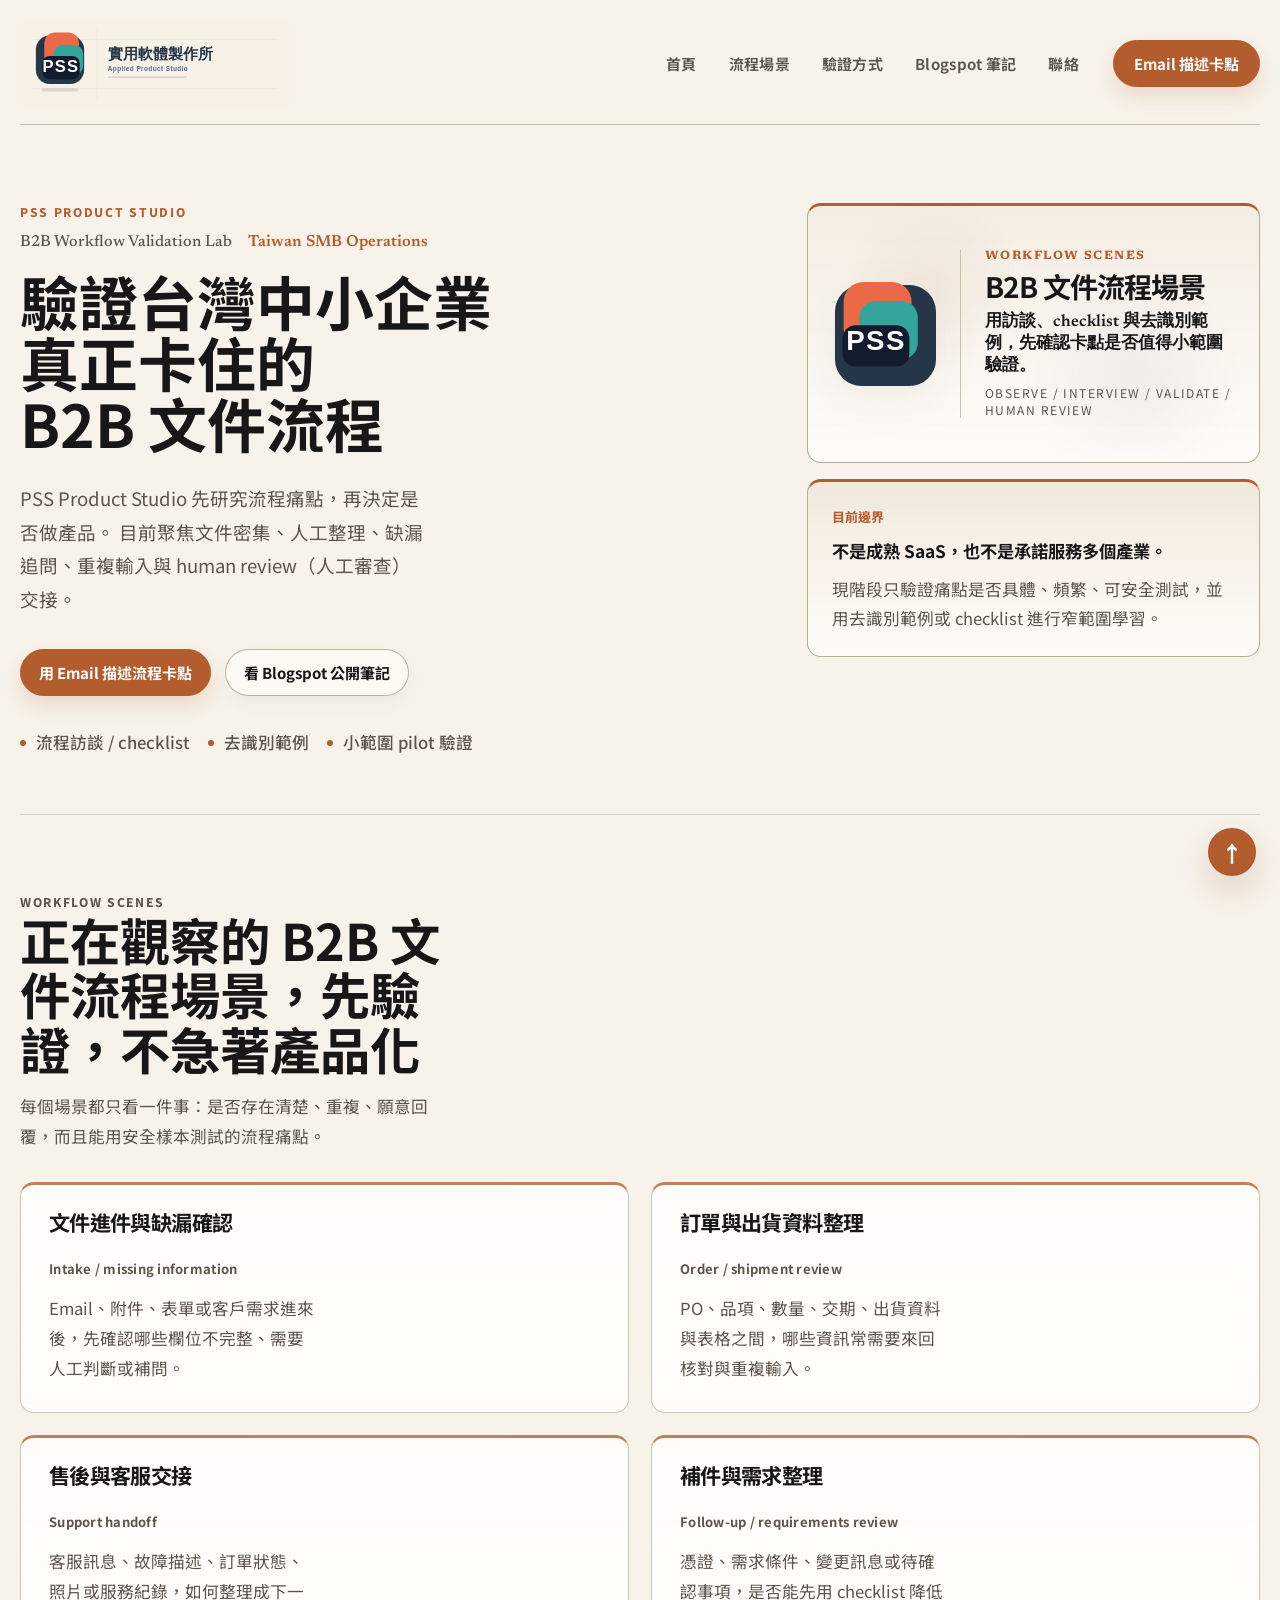
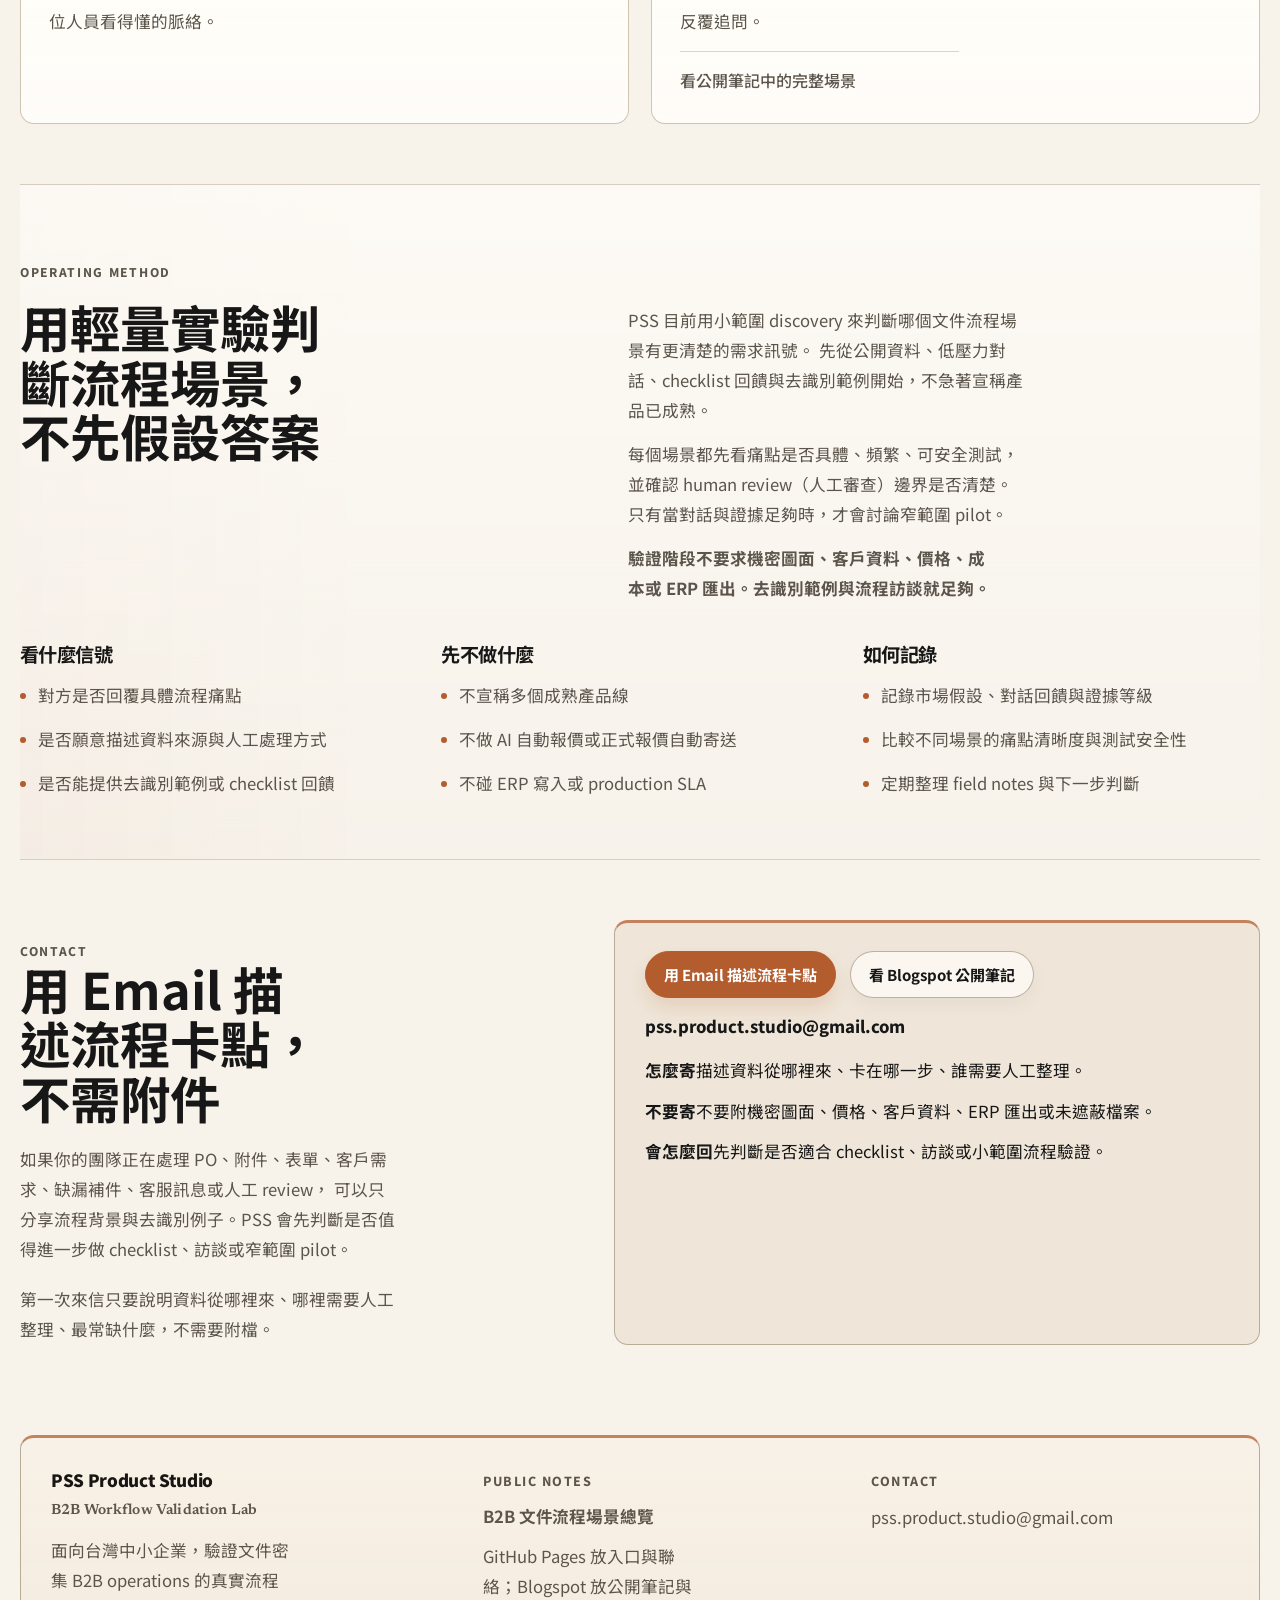
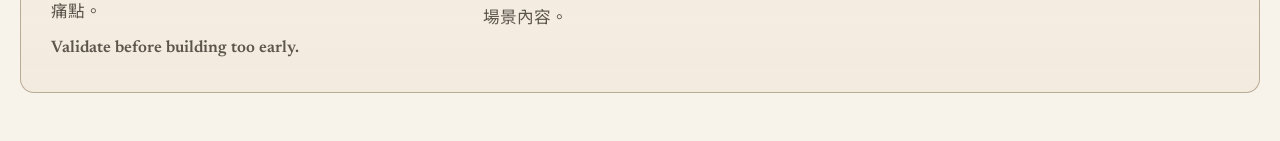
==== docs/index.html @ 16a05006 "Improve homepage density and contact guidance" ====
<!DOCTYPE html>
<html lang="zh-Hant">
  <head>
    <meta charset="UTF-8" />
    <meta name="viewport" content="width=device-width, initial-scale=1.0" />
    <meta name="color-scheme" content="light only" />
    <meta name="supported-color-schemes" content="light" />
    <meta name="robots" content="index,follow" />
    <meta name="format-detection" content="telephone=no" />
    <title>PSS Product Studio | B2B Workflow Validation Lab</title>
    <meta
      name="description"
      content="PSS Product Studio 是面向台灣中小企業的 B2B Workflow Validation Lab，先驗證文件密集、人工整理、缺漏追問與人工審查交接的真實流程痛點。"
    />
    <meta property="og:site_name" content="PSS Product Studio" />
    <meta property="og:title" content="PSS Product Studio | B2B Workflow Validation Lab" />
    <meta
      property="og:description"
      content="面向台灣中小企業的 B2B workflow validation lab，記錄文件流程探索、訪談、checklist 與去識別範例的市場驗證。"
    />
    <meta property="og:type" content="website" />
    <meta property="og:locale" content="zh_TW" />
    <meta property="og:url" content="https://pssproductstudio.github.io/pss-brand-site/" />
    <meta
      property="og:image"
      content="https://pssproductstudio.github.io/pss-brand-site/assets/pss-ok2-cover-extended.png"
    />
    <meta property="og:image:alt" content="PSS Product Studio 封面圖" />
    <meta name="twitter:card" content="summary_large_image" />
    <meta name="twitter:title" content="PSS Product Studio | B2B Workflow Validation Lab" />
    <meta
      name="twitter:description"
      content="PSS Product Studio 驗證台灣中小企業的 B2B 文件流程痛點，先看卡點，再決定是否做產品。"
    />
    <meta
      name="twitter:image"
      content="https://pssproductstudio.github.io/pss-brand-site/assets/pss-ok2-cover-extended.png"
    />
    <meta name="twitter:image:alt" content="PSS Product Studio 封面圖" />
    <meta name="theme-color" content="#171717" />
    <meta name="apple-mobile-web-app-title" content="PSS" />
    <link rel="canonical" href="https://pssproductstudio.github.io/pss-brand-site/" />
    <link rel="preconnect" href="https://fonts.googleapis.com" />
    <link rel="preconnect" href="https://fonts.gstatic.com" crossorigin />
    <link
      rel="stylesheet"
      href="https://fonts.googleapis.com/css2?family=Newsreader:opsz,wght@6..72,500;6..72,600&family=Noto+Sans+TC:wght@400;500;700;900&display=swap"
    />
    <link rel="icon" type="image/svg+xml" href="./assets/pss-ok2-avatar.svg" />
    <link rel="icon" type="image/png" sizes="32x32" href="./assets/pss-ok2-favicon-32.png" />
    <link rel="icon" type="image/png" sizes="192x192" href="./assets/pss-ok2-favicon-192.png" />
    <link rel="apple-touch-icon" href="./assets/pss-ok2-favicon-192.png" />
    <link rel="manifest" href="./site.webmanifest" />
    <link rel="stylesheet" href="./styles.css?v=20260910-2" />
    <script type="application/ld+json">
      {
        "@context": "https://schema.org",
        "@type": "ProfessionalService",
        "name": "PSS Product Studio",
        "alternateName": "PSS 實用產品製作所",
        "url": "https://pssproductstudio.github.io/pss-brand-site/",
        "description": "B2B workflow validation lab for Taiwan SMB operations, focused on document-heavy workflow discovery and human review handoff.",
        "image": "https://pssproductstudio.github.io/pss-brand-site/assets/pss-ok2-cover-extended.png",
        "logo": "https://pssproductstudio.github.io/pss-brand-site/assets/pss-ok2-avatar.svg",
        "email": "pss.product.studio@gmail.com",
        "areaServed": "TW",
        "serviceType": [
          "B2B Workflow Validation",
          "Workflow Discovery",
          "Human Review Validation"
        ]
      }
    </script>
  </head>
  <body class="umbrella-home">
    <a class="skip-link" href="#main-content">跳到主要內容</a>
    <div class="site-shell">
      <div id="top"></div>
      <header class="site-header">
        <a class="brandmark" href="#top" aria-label="PSS 首頁">
          <img src="./assets/pss-ok2-primary-logo.svg" alt="PSS Product Studio" />
        </a>
        <nav class="main-nav" aria-label="主選單">
          <a href="#top">首頁</a>
          <a href="#lanes">流程場景</a>
          <a href="#method">驗證方式</a>
          <a href="https://pssproductstudio.blogspot.com/2026/09/b2b.html">Blogspot 筆記</a>
          <a href="#contact">聯絡</a>
        </nav>
        <a
          class="button button-primary header-cta"
          href="mailto:pss.product.studio@gmail.com?subject=%E6%83%B3%E8%AB%8B%E6%95%99%20B2B%20%E6%96%87%E4%BB%B6%E6%B5%81%E7%A8%8B%E5%8D%A1%E9%BB%9E"
          >Email 描述卡點</a
        >
      </header>

      <main id="main-content" tabindex="-1">
        <section class="hero section">
          <div class="hero-copy">
            <p class="eyebrow">PSS Product Studio</p>
            <p class="hero-meta">
              <span>B2B Workflow Validation Lab</span>
              <span>Taiwan SMB Operations</span>
            </p>
            <h1>
              <span class="hero-title-desktop">驗證台灣中小企業</span>
              <span class="hero-title-desktop">真正卡住的</span>
              <span class="hero-title-desktop">B2B 文件流程</span>
              <span class="hero-title-mobile">驗證台灣中小企業真正卡住的 B2B 文件流程</span>
            </h1>
            <p class="lead">
              PSS Product Studio 先研究流程痛點，再決定是否做產品。
              目前聚焦文件密集、人工整理、缺漏追問、重複輸入與 human review（人工審查）交接。
            </p>
            <div class="hero-actions">
              <a
                class="button button-primary"
                href="mailto:pss.product.studio@gmail.com?subject=%E6%83%B3%E8%AB%8B%E6%95%99%20B2B%20%E6%96%87%E4%BB%B6%E6%B5%81%E7%A8%8B%E5%8D%A1%E9%BB%9E&body=%E6%82%A8%E5%A5%BD%20PSS%EF%BC%8C%0A%0A%E6%88%91%E6%83%B3%E5%88%86%E4%BA%AB%E4%B8%80%E5%80%8B%20B2B%20%E6%B5%81%E7%A8%8B%E5%8D%A1%E9%BB%9E%E3%80%82%0A%0A1.%20%E8%A1%8C%E6%A5%AD%20%2F%20%E5%9C%98%E9%9A%8A%EF%BC%9A%0A2.%20%E8%B3%87%E8%A8%8A%E5%BE%9E%E5%93%AA%E8%A3%A1%E9%80%B2%E4%BE%86%EF%BC%9A%0A3.%20%E7%8F%BE%E5%9C%A8%E8%A6%81%E4%BA%BA%E5%B7%A5%E6%95%B4%E7%90%86%E7%9A%84%E5%9C%B0%E6%96%B9%EF%BC%9A%0A4.%20%E6%9C%80%E5%B8%B8%E7%BC%BA%E5%B0%91%E6%88%96%E8%A6%81%E8%BF%BD%E5%95%8F%E7%9A%84%E8%B3%87%E8%A8%8A%EF%BC%9A%0A%0A%E8%AB%8B%E4%B8%8D%E8%A6%81%E5%AF%84%E9%80%81%E6%A9%9F%E5%AF%86%E5%9C%96%E9%9D%A2%E3%80%81%E5%83%B9%E6%A0%BC%E3%80%81%E5%AE%A2%E6%88%B6%E8%B3%87%E6%96%99%E3%80%81ERP%20%E5%B0%8E%E5%87%BA%E6%88%96%E6%9C%AA%E9%81%AE%E8%94%BD%E6%AA%94%E6%A1%88%E3%80%82"
                >用 Email 描述流程卡點</a
              >
              <a class="button button-secondary" href="https://pssproductstudio.blogspot.com/2026/09/b2b.html">看 Blogspot 公開筆記</a>
            </div>
            <ul class="hero-points">
              <li>流程訪談 / checklist</li>
              <li>去識別範例</li>
              <li>小範圍 pilot 驗證</li>
            </ul>
          </div>

          <div class="hero-visual">
            <figure class="hero-figure">
              <div class="hero-brandplate">
                <img
                  class="hero-logo"
                  src="./assets/pss-ok2-icon-mark.svg"
                  alt="PSS Product Studio"
                  decoding="async"
                />
                <figcaption class="hero-brandcopy">
                  <p class="hero-brandeyebrow">Workflow scenes</p>
                  <strong>B2B 文件流程場景</strong>
                  <p class="hero-brandline">用訪談、checklist 與去識別範例，先確認卡點是否值得小範圍驗證。</p>
                  <p class="hero-brandservices">Observe / Interview / Validate / Human Review</p>
                </figcaption>
              </div>
            </figure>
            <article class="hero-note hero-note-accent">
              <p class="hero-note-label">目前邊界</p>
              <strong>不是成熟 SaaS，也不是承諾服務多個產業。</strong>
              <p class="hero-note-copy">
                現階段只驗證痛點是否具體、頻繁、可安全測試，並用去識別範例或 checklist 進行窄範圍學習。
              </p>
            </article>
          </div>
        </section>

        <section id="lanes" class="section">
          <div class="section-heading">
            <p class="eyebrow">Workflow Scenes</p>
            <h2>正在觀察的 B2B 文件流程場景，先驗證，不急著產品化</h2>
            <p>
              每個場景都只看一件事：是否存在清楚、重複、願意回覆，而且能用安全樣本測試的流程痛點。
            </p>
          </div>

          <div class="service-grid scene-grid">
            <article class="service-card">
              <h3>文件進件與缺漏確認</h3>
              <p class="card-kicker">Intake / missing information</p>
              <p>Email、附件、表單或客戶需求進來後，先確認哪些欄位不完整、需要人工判斷或補問。</p>
            </article>
            <article class="service-card">
              <h3>訂單與出貨資料整理</h3>
              <p class="card-kicker">Order / shipment review</p>
              <p>PO、品項、數量、交期、出貨資料與表格之間，哪些資訊常需要來回核對與重複輸入。</p>
            </article>
            <article class="service-card">
              <h3>售後與客服交接</h3>
              <p class="card-kicker">Support handoff</p>
              <p>客服訊息、故障描述、訂單狀態、照片或服務紀錄，如何整理成下一位人員看得懂的脈絡。</p>
            </article>
            <article class="service-card">
              <h3>補件與需求整理</h3>
              <p class="card-kicker">Follow-up / requirements review</p>
              <p>憑證、需求條件、變更訊息或待確認事項，是否能先用 checklist 降低反覆追問。</p>
              <p class="card-output"><a href="https://pssproductstudio.blogspot.com/2026/09/b2b.html">看公開筆記中的完整場景</a></p>
            </article>
          </div>
        </section>

        <section id="method" class="section about-section">
          <div class="section-heading">
            <p class="eyebrow">Operating Method</p>
            <h2>用輕量實驗判斷流程場景，不先假設答案</h2>
            <div class="about-copy">
              <p>
                PSS 目前用小範圍 discovery 來判斷哪個文件流程場景有更清楚的需求訊號。
                先從公開資料、低壓力對話、checklist 回饋與去識別範例開始，不急著宣稱產品已成熟。
              </p>
              <p>
                每個場景都先看痛點是否具體、頻繁、可安全測試，並確認 human review（人工審查）邊界是否清楚。
                只有當對話與證據足夠時，才會討論窄範圍 pilot。
              </p>
              <p class="about-claim">
                驗證階段不要求機密圖面、客戶資料、價格、成本或 ERP 匯出。去識別範例與流程訪談就足夠。
              </p>
            </div>
          </div>

          <div class="three-column-grid">
            <article class="info-block">
              <h3>看什麼信號</h3>
              <ul class="plain-list">
                <li>對方是否回覆具體流程痛點</li>
                <li>是否願意描述資料來源與人工處理方式</li>
                <li>是否能提供去識別範例或 checklist 回饋</li>
              </ul>
            </article>
            <article class="info-block">
              <h3>先不做什麼</h3>
              <ul class="plain-list">
                <li>不宣稱多個成熟產品線</li>
                <li>不做 AI 自動報價或正式報價自動寄送</li>
                <li>不碰 ERP 寫入或 production SLA</li>
              </ul>
            </article>
            <article class="info-block">
              <h3>如何記錄</h3>
              <ul class="plain-list">
                <li>記錄市場假設、對話回饋與證據等級</li>
                <li>比較不同場景的痛點清晰度與測試安全性</li>
                <li>定期整理 field notes 與下一步判斷</li>
              </ul>
            </article>
          </div>
        </section>

        <section id="contact" class="section contact-section">
          <div class="contact-copy">
            <p class="eyebrow">Contact</p>
            <h2>用 Email 描述流程卡點，不需附件</h2>
            <p>
              如果你的團隊正在處理 PO、附件、表單、客戶需求、缺漏補件、客服訊息或人工 review，
              可以只分享流程背景與去識別例子。PSS 會先判斷是否值得進一步做 checklist、訪談或窄範圍 pilot。
            </p>
            <p>
              第一次來信只要說明資料從哪裡來、哪裡需要人工整理、最常缺什麼，不需要附檔。
            </p>
          </div>

          <div class="contact-panel">
            <div class="contact-actions">
              <a
                class="button button-primary"
                href="mailto:pss.product.studio@gmail.com?subject=%E6%83%B3%E8%AB%8B%E6%95%99%20B2B%20%E6%96%87%E4%BB%B6%E6%B5%81%E7%A8%8B%E5%8D%A1%E9%BB%9E"
                >用 Email 描述流程卡點</a
              >
              <a class="button button-secondary" href="https://pssproductstudio.blogspot.com/2026/09/b2b.html">看 Blogspot 公開筆記</a>
            </div>
            <p class="contact-email">
              <a href="mailto:pss.product.studio@gmail.com">pss.product.studio@gmail.com</a>
            </p>
            <div class="contact-guide" aria-label="第一次來信建議">
              <p><strong>怎麼寄</strong><span>描述資料從哪裡來、卡在哪一步、誰需要人工整理。</span></p>
              <p><strong>不要寄</strong><span>不要附機密圖面、價格、客戶資料、ERP 匯出或未遮蔽檔案。</span></p>
              <p><strong>會怎麼回</strong><span>先判斷是否適合 checklist、訪談或小範圍流程驗證。</span></p>
            </div>
          </div>
        </section>
      </main>

      <footer class="site-footer">
        <div class="footer-panel">
          <div class="footer-brand">
            <strong>PSS Product Studio</strong>
            <p class="footer-subtitle">B2B Workflow Validation Lab</p>
            <p class="footer-summary">面向台灣中小企業，驗證文件密集 B2B operations 的真實流程痛點。</p>
            <p class="footer-slogan">Validate before building too early.</p>
          </div>
          <div class="footer-bridge">
            <p class="footer-bridge-title">Public notes</p>
            <p class="footer-bridge-list">B2B 文件流程場景總覽</p>
            <p class="footer-bridge-copy">GitHub Pages 放入口與聯絡；Blogspot 放公開筆記與場景內容。</p>
          </div>
          <div class="footer-meta">
            <p class="footer-meta-title">Contact</p>
            <p><a href="mailto:pss.product.studio@gmail.com">pss.product.studio@gmail.com</a></p>
          </div>
        </div>
      </footer>
    </div>
    <a class="back-to-top" href="#top" aria-label="回到頁面頂端">↑</a>
    <script src="./script.js"></script>
  </body>
</html>
---- docs/styles.css ----
:root {
  color-scheme: light only;
  --bg: #f7f2ea;
  --surface: #fffdf9;
  --surface-muted: #efe6d9;
  --ink: #171717;
  --muted: #5c554c;
  --line: #d7cebf;
  --line-strong: #b9ac97;
  --accent: #b35c2e;
  --accent-deep: #8b4320;
  --font-zh: "Noto Sans TC", sans-serif;
  --font-en: "Newsreader", Georgia, serif;
  --max-width: 1280px;
  --radius-sm: 10px;
  --radius-md: 14px;
}

* {
  box-sizing: border-box;
}

html {
  scroll-behavior: smooth;
}

body {
  margin: 0;
  font-family: var(--font-zh);
  color: var(--ink);
  background: var(--bg);
  color-scheme: light only;
  text-rendering: optimizeLegibility;
}

p,
li {
  font-size: 1.04rem;
  text-wrap: pretty;
}

body.is-scrolled .site-header {
  box-shadow: 0 10px 28px rgba(23, 23, 23, 0.06);
}

img {
  display: block;
  max-width: 100%;
}

a {
  color: inherit;
  text-decoration: none;
}

a:focus-visible,
button:focus-visible {
  outline: 3px solid rgba(179, 92, 46, 0.28);
  outline-offset: 4px;
}

.skip-link {
  position: absolute;
  top: 16px;
  left: 16px;
  z-index: 40;
  padding: 10px 14px;
  color: #fff;
  background: var(--ink);
  border-radius: 999px;
  transform: translateY(-140%);
  transition: transform 180ms ease;
}

.skip-link:focus {
  transform: translateY(0);
}

[id] {
  scroll-margin-top: 110px;
}

section:target {
  animation: sectionPulse 900ms ease;
}

.site-shell {
  width: min(calc(100% - 40px), var(--max-width));
  margin: 0 auto;
}

.site-header {
  position: sticky;
  top: 0;
  z-index: 20;
  display: grid;
  grid-template-columns: auto 1fr auto;
  align-items: center;
  gap: 24px;
  padding: 20px 0 16px;
  background: rgba(247, 242, 234, 0.96);
  border-bottom: 1px solid rgba(185, 172, 151, 0.72);
  backdrop-filter: blur(14px);
}

.brandmark {
  width: min(100%, 270px);
}

.brandmark img {
  width: 100%;
  height: auto;
}

.main-nav {
  display: flex;
  justify-content: center;
  gap: 12px;
  font-size: 15px;
  font-weight: 650;
  color: var(--muted);
  align-items: center;
}

.main-nav a {
  white-space: nowrap;
  padding: 9px 10px;
  border-radius: 999px;
  letter-spacing: 0.02em;
  transition: color 180ms ease, background-color 180ms ease, transform 180ms ease, box-shadow 180ms ease;
}

.main-nav a:hover,
.main-nav a:focus-visible {
  color: var(--ink);
  background: rgba(191, 181, 165, 0.22);
  transform: translateY(-1px);
}

.main-nav a.is-active {
  color: var(--ink);
  background: rgba(179, 92, 46, 0.12);
}

.button {
  display: inline-flex;
  align-items: center;
  justify-content: center;
  min-height: 46px;
  padding: 12px 18px;
  border: 1px solid var(--ink);
  border-radius: var(--radius-sm);
  font-size: 15px;
  font-weight: 700;
  transition: background-color 180ms ease, color 180ms ease, border-color 180ms ease, transform 180ms ease, box-shadow 180ms ease;
}

.button-primary {
  color: #fff;
  background: var(--accent);
  border-color: var(--accent);
  border-radius: 999px;
  box-shadow: 0 10px 18px rgba(179, 92, 46, 0.16);
}

.button-primary:hover,
.button-primary:focus-visible {
  background: var(--accent-deep);
  border-color: var(--accent-deep);
  transform: translateY(-1px);
  box-shadow: 0 12px 22px rgba(139, 67, 32, 0.12);
}

.button-secondary {
  color: var(--ink);
  background: rgba(255, 253, 249, 0.72);
  border-color: rgba(185, 172, 151, 0.92);
  border-radius: 999px;
  box-shadow: 0 8px 18px rgba(23, 23, 23, 0.04);
}

.button-secondary:hover,
.button-secondary:focus-visible {
  background: rgba(239, 230, 217, 0.9);
  border-color: rgba(179, 92, 46, 0.28);
  transform: translateY(-1px);
}

.header-cta {
  white-space: nowrap;
  padding-inline: 20px;
  border-radius: 999px;
  font-size: 15px;
}

.back-to-top {
  position: fixed;
  right: 24px;
  bottom: 24px;
  z-index: 30;
  display: inline-flex;
  align-items: center;
  justify-content: center;
  width: 48px;
  height: 48px;
  color: #fff;
  background: var(--accent);
  border: 1px solid rgba(139, 67, 32, 0.22);
  border-radius: 999px;
  box-shadow: 0 14px 30px rgba(139, 67, 32, 0.18);
  font-size: 22px;
  font-weight: 800;
  line-height: 1;
  transition: background-color 180ms ease, transform 180ms ease, box-shadow 180ms ease;
}

.back-to-top:hover,
.back-to-top:focus-visible {
  background: var(--accent-deep);
  transform: translateY(-2px);
  box-shadow: 0 16px 34px rgba(139, 67, 32, 0.2);
}

.section {
  padding: 60px 0;
  border-top: 1px solid rgba(191, 181, 165, 0.58);
}

.hero {
  display: grid;
  grid-template-columns: minmax(0, 1.24fr) minmax(320px, 0.76fr);
  gap: 48px;
  align-items: start;
  padding-top: 78px;
  border-top: none;
}

.eyebrow {
  margin: 0 0 14px;
  color: var(--accent);
  font-size: 12px;
  font-weight: 800;
  letter-spacing: 0.14em;
  text-transform: uppercase;
}

.hero-meta {
  display: flex;
  flex-wrap: wrap;
  gap: 10px 16px;
  margin: 0 0 20px;
  color: var(--muted);
  font-size: 1rem;
  font-weight: 500;
}

.hero-meta span {
  font-family: var(--font-en);
}

.hero-meta span:last-child {
  color: var(--accent);
  font-weight: 600;
}

.hero h1,
.section-heading h2,
.contact-copy h2 {
  margin: 0;
  line-height: 1.08;
  letter-spacing: 0;
  text-wrap: balance;
}

.hero h1 {
  display: block;
  max-width: 12ch;
  font-size: clamp(2.75rem, 4.6vw, 4.15rem);
  line-height: 1.04;
}

.umbrella-home .hero h1 {
  display: block;
}

.lead,
.section-heading p,
.service-card p,
.info-block li,
.faq-item p,
.content-panel li,
.process-list p,
.scenario-card p,
.contact-copy p,
.contact-hint,
.site-footer p,
.footer-links li {
  color: var(--muted);
  line-height: 1.8;
}

.hero-title-desktop {
  display: block;
  white-space: nowrap;
}

.hero-title-mobile {
  display: none;
}

.lead {
  max-width: 42ch;
  margin: 28px 0 0;
  font-size: 1.16rem;
}

.hero-claim {
  max-width: 26ch;
  margin: 18px 0 0;
  color: var(--ink);
  font-size: 1.02rem;
  font-weight: 700;
  line-height: 1.7;
}

.hero-actions,
.contact-actions {
  display: flex;
  flex-wrap: wrap;
  gap: 14px;
  margin-top: 34px;
}

.hero-points {
  display: flex;
  flex-wrap: wrap;
  gap: 10px 18px;
  margin: 34px 0 0;
  padding: 0;
  list-style: none;
  color: var(--muted);
  font-size: 15px;
  font-weight: 500;
}

.hero-points li {
  position: relative;
  padding-left: 16px;
}

.hero-points li::before {
  content: "";
  position: absolute;
  top: 10px;
  left: 0;
  width: 6px;
  height: 6px;
  background: var(--accent);
  border-radius: 999px;
}

.hero-actions .button-primary,
.contact-actions .button-primary {
  min-width: 132px;
}

.hero-visual {
  display: grid;
  gap: 16px;
  align-content: start;
}

.hero-figure {
  margin: 0;
  display: grid;
  place-items: center;
  min-height: 260px;
  padding: 24px;
  background:
    radial-gradient(circle at 28% 30%, rgba(179, 92, 46, 0.07), transparent 24%),
    radial-gradient(circle at 72% 68%, rgba(35, 58, 79, 0.05), transparent 30%),
    linear-gradient(180deg, rgba(239, 230, 217, 0.42), rgba(255, 253, 249, 0.96));
  border: 1px solid var(--line-strong);
  border-top: 3px solid var(--accent);
  border-radius: var(--radius-md);
  overflow: hidden;
}

.hero-brandplate {
  display: grid;
  grid-template-columns: 104px minmax(0, 1fr);
  gap: 24px;
  align-items: center;
  width: min(100%, 460px);
  padding: 20px 0;
  background: transparent;
}

.hero-logo {
  width: min(100%, 104px);
  height: auto;
  filter: drop-shadow(0 12px 22px rgba(26, 30, 38, 0.06));
}

.hero-brandcopy {
  display: grid;
  gap: 8px;
  padding-left: 24px;
  border-left: 1px solid rgba(185, 172, 151, 0.72);
}

.hero-brandcopy p,
.hero-brandcopy strong {
  margin: 0;
}

.hero-brandeyebrow,
.hero-brandservices {
  font-size: 0.75rem;
  letter-spacing: 0.12em;
  text-transform: uppercase;
}

.hero-brandeyebrow {
  color: var(--accent);
  font-family: var(--font-en);
  font-weight: 700;
}

.hero-brandcopy strong {
  font-size: clamp(1.55rem, 2.2vw, 2rem);
  letter-spacing: -0.03em;
  line-height: 1.15;
}

.hero-brandline {
  color: var(--ink);
  font-family: var(--font-en);
  font-size: 1.04rem;
  font-weight: 600;
}

.hero-brandservices {
  color: var(--muted);
}

.hero-note {
  padding: 24px;
  background: rgba(255, 253, 249, 0.92);
  border: 1px solid var(--line);
  border-radius: var(--radius-md);
}

.hero-note-label,
.card-kicker,
.card-output {
  margin: 0;
  font-size: 13px;
  line-height: 1.7;
}

.hero-note-label,
.card-kicker {
  color: var(--accent);
  font-weight: 700;
}

.hero-note strong {
  display: block;
  margin-top: 10px;
  font-size: 1.08rem;
  line-height: 1.55;
  text-wrap: balance;
}

.hero-note-copy {
  margin: 10px 0 0;
  color: var(--muted);
  line-height: 1.72;
}

.hero-note-accent {
  background: linear-gradient(180deg, rgba(239, 230, 217, 0.78), rgba(255, 253, 249, 0.95));
  border-color: var(--line-strong);
  border-top: 3px solid var(--accent);
}

.section-heading {
  max-width: 760px;
}

.section-heading h2,
.contact-copy h2 {
  font-size: clamp(2rem, 4vw, 3.15rem);
  max-width: 14.5ch;
}

.section-heading p {
  margin: 16px 0 0;
  max-width: 46ch;
}

.about-section {
  background:
    linear-gradient(180deg, rgba(255, 253, 249, 0.72), rgba(255, 253, 249, 0)),
    linear-gradient(90deg, rgba(179, 92, 46, 0.03), transparent 28%);
}

.fit-section .section-heading,
.about-section .section-heading {
  max-width: 720px;
}

.fit-section .section-heading p,
.about-section .section-heading p {
  max-width: 44ch;
}

.about-section .section-heading {
  display: grid;
  grid-template-columns: minmax(0, 0.88fr) minmax(0, 1fr);
  gap: 18px 52px;
  max-width: none;
  align-items: start;
}

.about-section .eyebrow {
  grid-column: 1 / -1;
  margin-bottom: 0;
}

.about-section .section-heading h2 {
  grid-column: 1;
  max-width: 10.6ch;
}

.about-copy {
  grid-column: 2;
  display: grid;
  gap: 14px;
  padding-top: 6px;
}

.about-copy p {
  margin: 0;
}

.about-claim {
  max-width: 30ch;
  color: var(--ink);
  font-weight: 700;
  line-height: 1.72;
  text-wrap: balance;
}

.two-column-grid,
.three-column-grid,
.service-grid,
.scenario-grid {
  display: grid;
  gap: 22px;
  margin-top: 30px;
}

.two-column-grid {
  grid-template-columns: repeat(2, minmax(0, 1fr));
}

.three-column-grid,
.service-grid {
  grid-template-columns: repeat(3, minmax(0, 1fr));
}

.scenario-grid {
  grid-template-columns: repeat(4, minmax(0, 1fr));
}

.content-panel,
.service-card,
.info-block,
.scenario-card,
.faq-item,
.contact-panel {
  padding: 28px;
  background: var(--surface);
  border: 1px solid var(--line);
  border-radius: var(--radius-md);
}

.fit-section .two-column-grid {
  margin-top: 32px;
  gap: 22px;
}

.fit-section .content-panel {
  padding: 26px 26px 24px;
  background:
    linear-gradient(180deg, rgba(255, 253, 249, 0.98), rgba(255, 253, 249, 0.92));
  border-color: rgba(185, 172, 151, 0.64);
}

.fit-section .content-panel h3 {
  margin-bottom: 16px;
}

.about-section .three-column-grid {
  margin-top: 34px;
  gap: 24px;
}

.info-block,
.faq-item {
  background: transparent;
}

.info-block {
  padding: 4px 8px 0 0;
  border: none;
  border-radius: 0;
}

.info-block h3 {
  margin-bottom: 18px;
}

.content-panel h3,
.service-card h3,
.info-block h3,
.process-list h3,
.scenario-card h3 {
  margin: 0 0 14px;
  font-size: 1.2rem;
  line-height: 1.32;
  letter-spacing: -0.03em;
  text-wrap: balance;
}

.plain-list {
  display: grid;
  gap: 14px;
  margin: 0;
  padding: 0;
  list-style: none;
}

.compact-list {
  gap: 10px;
}

.plain-list li {
  position: relative;
  padding-left: 18px;
}

.plain-list li::before {
  content: "";
  position: absolute;
  top: 12px;
  left: 0;
  width: 6px;
  height: 6px;
  background: var(--ink);
  border-radius: 999px;
}

.service-card {
  display: grid;
  gap: 14px;
  align-content: start;
  padding-top: 24px;
  background:
    linear-gradient(180deg, rgba(255, 253, 249, 0.98), rgba(255, 253, 249, 0.92)),
    linear-gradient(180deg, rgba(179, 92, 46, 0.03), transparent 22%);
  border-color: rgba(185, 172, 151, 0.7);
  border-top: 3px solid rgba(179, 92, 46, 0.78);
}

.service-card p,
.faq-item p,
.scenario-card p {
  margin: 0;
}

.service-card > p:not(.card-kicker):not(.card-output) {
  max-width: 30ch;
}

.service-card h3 {
  margin-bottom: 6px;
  font-size: 1.32rem;
}

.card-output {
  color: var(--muted);
  font-weight: 500;
  font-size: 1rem;
  margin-top: 4px;
  padding-top: 14px;
  border-top: 1px solid rgba(191, 181, 165, 0.56);
  max-width: 31ch;
}

.scene-grid {
  grid-template-columns: repeat(2, minmax(0, 1fr));
}

.card-reason {
  color: var(--ink);
  font-weight: 600;
  line-height: 1.7;
  min-height: 3.4em;
}

.card-kicker {
  letter-spacing: 0.02em;
}

.section-footnote {
  margin: 14px 0 0;
  color: var(--muted);
  font-size: 0.95rem;
  max-width: 50ch;
}

.info-block .plain-list li::before {
  background: var(--accent);
}

.process-list {
  margin: 28px 0 0;
  padding: 0;
  list-style: none;
  border-top: 1px solid var(--line);
}

.process-list li {
  display: grid;
  grid-template-columns: 72px minmax(0, 1fr);
  gap: 28px;
  padding: 22px 0;
  border-bottom: 1px solid var(--line);
}

.process-list li > div {
  max-width: none;
}

.process-list span {
  display: inline-flex;
  align-items: flex-start;
  justify-content: flex-start;
  color: var(--accent);
  font-family: var(--font-en);
  font-size: 2rem;
  line-height: 1;
}

.process-list p {
  margin: 0;
  max-width: 72ch;
}

#faq {
  display: grid;
  grid-template-columns: minmax(0, 0.92fr) minmax(0, 1.08fr);
  gap: 28px 44px;
  align-items: start;
}

#faq .section-heading {
  max-width: none;
}

#faq .section-heading h2 {
  max-width: 10.8ch;
}

#faq .section-heading p {
  max-width: 28ch;
}

#faq .faq-list {
  display: grid;
  gap: 16px;
  margin-top: 6px;
}

.faq-item {
  padding: 16px 0;
  overflow: hidden;
  border: none;
  border-radius: 0;
  border-top: 1px solid rgba(191, 181, 165, 0.58);
  transition: border-color 180ms ease, background-color 180ms ease;
}

.faq-item summary {
  position: relative;
  display: block;
  padding-right: 34px;
  cursor: pointer;
  font-size: 1.08rem;
  font-weight: 700;
  line-height: 1.5;
  letter-spacing: -0.02em;
  list-style: none;
  max-width: none;
  text-wrap: balance;
}

.faq-item summary:hover,
.faq-item summary:focus-visible {
  color: var(--accent-deep);
}

.faq-item summary::-webkit-details-marker {
  display: none;
}

.faq-item summary::after {
  content: "+";
  position: absolute;
  top: 0;
  right: 0;
  color: var(--accent);
  font-size: 1.3rem;
  font-weight: 700;
  line-height: 1.2;
}

.faq-item[open] summary::after {
  content: "−";
}

.faq-item[open] {
  border-top-color: rgba(179, 92, 46, 0.7);
}

.faq-item p {
  margin: 10px 0 0;
  padding-top: 0;
  border-top: none;
  max-width: 60ch;
}

.scenario-card {
  display: grid;
  align-content: start;
}

.scenario-card h3 {
  max-width: 8.5ch;
}

.scenario-card p {
  max-width: 17ch;
}

.contact-section {
  display: grid;
  grid-template-columns: minmax(0, 0.92fr) minmax(420px, 1.08fr);
  gap: 32px;
  align-items: start;
  column-gap: 44px;
}

.contact-copy h2 {
  max-width: 12.8ch;
}

.contact-copy p {
  margin: 20px 0 0;
  max-width: 42ch;
}

.contact-panel {
  width: 100%;
  min-height: 100%;
  max-width: none;
  padding: 28px 30px;
  justify-self: stretch;
  background: var(--surface-muted);
  border-color: var(--line-strong);
  border-top: 3px solid rgba(179, 92, 46, 0.72);
}

.contact-actions {
  margin-top: 0;
}

.contact-email {
  margin: 16px 0 0;
  color: var(--ink);
  font-size: 1.04rem;
  font-weight: 800;
  text-wrap: balance;
}

.contact-email a,
.footer-meta a {
  display: inline-block;
  padding-bottom: 2px;
  border-bottom: 1px solid transparent;
  transition: color 180ms ease, border-color 180ms ease;
}

.contact-email a:hover,
.contact-email a:focus-visible,
.footer-meta a:hover,
.footer-meta a:focus-visible {
  color: var(--accent-deep);
  border-color: rgba(139, 67, 32, 0.4);
}

.contact-socials,
.footer-socials {
  display: flex;
  flex-wrap: wrap;
  gap: 10px 16px;
  align-items: center;
}

.contact-socials {
  margin-top: 16px;
}

.footer-socials {
  justify-content: flex-start;
  margin-top: 0;
}

.footer-socials .social-link,
.footer-socials a.social-link {
  display: inline-flex;
  padding-bottom: 0;
  border-bottom: none;
}

.footer-socials .social-icon {
  width: 13px;
  height: 13px;
}

.social-link {
  display: inline-flex;
  align-items: center;
  gap: 8px;
  min-height: auto;
  padding: 0;
  border: none;
  background: transparent;
  color: var(--muted);
  font-size: 0.92rem;
  font-weight: 600;
  line-height: 1;
  transition: color 180ms ease, transform 180ms ease;
}

a.social-link:hover,
a.social-link:focus-visible {
  color: var(--accent-deep);
  transform: translateY(-1px);
}

.social-link.is-muted {
  color: #7c6758;
  opacity: 0.9;
}

.social-icon {
  width: 14px;
  height: 14px;
  color: var(--accent);
  flex: 0 0 auto;
}

.social-icon svg {
  display: block;
  width: 100%;
  height: 100%;
}

.social-link.is-muted .social-icon {
  color: #7c6758;
}

.contact-hint {
  margin: 12px 0 0;
  font-size: 0.94rem;
}

.site-footer {
  padding: 30px 0 48px;
}

.footer-panel {
  display: grid;
  grid-template-columns: minmax(0, 1.08fr) minmax(0, 0.96fr) minmax(220px, 0.96fr);
  gap: 24px 30px;
  align-items: start;
  padding: 28px 30px;
  background:
    linear-gradient(180deg, rgba(248, 241, 231, 0.96), rgba(242, 233, 221, 0.94));
  border: 1px solid var(--line-strong);
  border-top: 3px solid rgba(179, 92, 46, 0.72);
  border-radius: var(--radius-md);
}

.footer-brand {
  display: grid;
  align-content: start;
  padding-top: 1px;
}

.footer-brand strong {
  display: block;
  color: #181512;
  font-size: 1.06rem;
  font-weight: 900;
  letter-spacing: -0.02em;
  text-wrap: balance;
}

.footer-subtitle {
  margin: 6px 0 0;
  color: #866957;
  font-family: var(--font-en);
  font-size: 0.92rem;
  font-weight: 600;
  letter-spacing: 0.01em;
}

.footer-summary {
  margin: 12px 0 0;
  color: #5f5449;
  max-width: 27ch;
}

.footer-bridge {
  display: grid;
  gap: 10px;
  align-content: start;
  padding-top: 4px;
}

.footer-bridge p {
  margin: 0;
}

.footer-bridge-title {
  color: #af6035;
  font-size: 0.78rem;
  font-weight: 800;
  letter-spacing: 0.12em;
  text-transform: uppercase;
}

.footer-bridge-list {
  color: #211c17;
  font-weight: 680;
  line-height: 1.65;
  letter-spacing: -0.01em;
  max-width: 26ch;
}

.footer-bridge-copy {
  color: #74695d;
  max-width: 25ch;
}

.footer-slogan {
  margin: 8px 0 0;
  color: #9b532d;
  font-family: var(--font-en);
  font-weight: 600;
}

.footer-meta {
  display: grid;
  gap: 11px;
  align-content: start;
  justify-self: stretch;
  justify-items: start;
  min-width: 0;
  padding-top: 4px;
  text-align: left;
}

.footer-meta p {
  margin: 0;
}

.footer-meta-title {
  color: #af6035;
  font-size: 0.78rem;
  font-weight: 800;
  letter-spacing: 0.12em;
  text-transform: uppercase;
}

.footer-socials {
  color: #837666;
}

.footer-socials .social-link {
  font-size: 0.89rem;
  font-weight: 600;
}

.footer-socials a.social-link {
  color: #6f5848;
}

.footer-socials .social-icon {
  color: #b26135;
}

.footer-socials .social-link.is-muted {
  color: #968775;
  opacity: 1;
}

.footer-socials .social-link.is-muted .social-icon {
  color: #aa9886;
}

.footer-email {
  color: #26201a;
  font-weight: 800;
  letter-spacing: -0.01em;
}

.footer-copyright {
  color: #8f8376;
  font-size: 0.92rem;
}

@keyframes sectionPulse {
  0% {
    background-color: rgba(179, 92, 46, 0.08);
  }

  100% {
    background-color: transparent;
  }
}

@media (max-width: 1199px) {
  .site-shell {
    width: min(calc(100% - 32px), var(--max-width));
  }

  .site-header {
    grid-template-columns: auto 1fr auto;
    align-items: center;
    gap: 14px 18px;
    padding: 18px 0 14px;
  }

  .brandmark {
    justify-self: start;
    width: min(100%, 230px);
  }

  .main-nav {
    justify-content: end;
    flex-wrap: nowrap;
    gap: 10px 12px;
    font-size: 14px;
  }

  .header-cta {
    justify-self: end;
  }

  .hero {
    grid-template-columns: minmax(0, 1fr) minmax(280px, 0.8fr);
    gap: 34px;
    padding-top: 64px;
  }

  .hero h1 {
    max-width: 12ch;
    font-size: clamp(2.6rem, 4.8vw, 3.7rem);
  }

  .hero-title-desktop {
    display: none;
  }

  .hero-title-mobile {
    display: inline;
  }

  .section {
    padding: 56px 0;
  }

  .three-column-grid,
  .scenario-grid {
    grid-template-columns: repeat(2, minmax(0, 1fr));
  }

  #faq {
    grid-template-columns: minmax(0, 0.88fr) minmax(0, 1.12fr);
  }

  .footer-panel {
    grid-template-columns: minmax(0, 1fr) minmax(0, 0.92fr) minmax(200px, 0.92fr);
  }
}

@media (max-width: 1050px) {
  .service-grid {
    grid-template-columns: repeat(2, minmax(0, 1fr));
  }
}

@media (max-width: 991px) {
  .site-shell {
    width: min(calc(100% - 28px), var(--max-width));
  }

  .section-heading h2,
  .contact-copy h2 {
    font-size: clamp(2rem, 5.6vw, 2.8rem);
    max-width: none;
  }

  .about-section .section-heading {
    display: block;
  }

  .about-copy {
    padding-top: 0;
  }

  .two-column-grid,
  .three-column-grid,
  .service-grid,
  .scenario-grid {
    grid-template-columns: 1fr;
  }

  .hero {
    grid-template-columns: 1fr;
    gap: 28px;
  }

  .hero-figure {
    min-height: 220px;
    padding: 18px;
  }

  .hero-brandplate {
    grid-template-columns: 88px minmax(0, 1fr);
    width: 100%;
  }

  .hero-logo {
    width: min(100%, 88px);
  }

  .hero-visual {
    max-width: 760px;
  }

  .hero-claim,
  .lead,
  .section-heading p,
  .about-copy p,
  .process-list p,
  .faq-item p,
  .contact-copy p {
    max-width: none;
  }

  .process-list li {
    grid-template-columns: 60px 1fr;
    gap: 14px;
  }

  .process-list p {
    max-width: none;
  }

  #faq {
    display: block;
  }

  #faq .section-heading {
    max-width: 760px;
  }

  #faq .faq-list {
    margin-top: 24px;
  }

  .contact-section {
    grid-template-columns: 1fr;
  }

  .footer-panel {
    grid-template-columns: 1fr;
    gap: 18px;
  }

  .footer-summary,
  .footer-bridge-list,
  .footer-bridge-copy {
    max-width: none;
  }
}

@media (max-width: 820px) {
  .site-shell {
    width: min(calc(100% - 24px), var(--max-width));
  }

  .section {
    padding: 42px 0;
  }

  .site-header {
    grid-template-columns: 1fr;
    align-items: start;
    gap: 10px;
    padding: 12px 0 10px;
  }

  .hero {
    gap: 24px;
    padding-top: 28px;
  }

  .hero h1,
  .section-heading h2,
  .contact-copy h2 {
    font-size: clamp(2.3rem, 10vw, 3.2rem);
  }

  .brandmark {
    width: min(100%, 198px);
  }

  .main-nav {
    justify-content: flex-start;
    flex-wrap: wrap;
    gap: 8px;
    font-size: 14px;
  }

  .main-nav a {
    padding: 8px 9px;
  }

  .hero-meta {
    display: grid;
    gap: 6px;
  }

  .header-cta {
    display: none;
  }

  .hero-note {
    padding: 18px;
  }

  .hero-brandplate {
    grid-template-columns: 92px minmax(0, 1fr);
    gap: 18px;
    padding: 16px 0;
  }

  .hero-logo {
    width: min(100%, 92px);
  }

  .hero-brandcopy strong {
    font-size: 1.35rem;
  }

  .hero-brandcopy {
    padding-left: 18px;
  }

  .process-list li {
    grid-template-columns: 56px 1fr;
  }
}

@media (max-width: 767px) and (orientation: landscape) {
  .site-header {
    position: static;
  }

  .hero {
    padding-top: 26px;
  }

  .hero h1 {
    max-width: none;
    font-size: clamp(2.2rem, 6vw, 3rem);
  }

  .section {
    padding: 34px 0;
  }
}

@media (max-width: 479px) {
  .site-shell {
    width: min(calc(100% - 20px), var(--max-width));
  }

  .button {
    width: 100%;
  }

  .back-to-top {
    right: 14px;
    bottom: 14px;
    width: 42px;
    height: 42px;
    font-size: 20px;
  }

  .hero-actions,
  .contact-actions,
  .contact-socials {
    display: grid;
    grid-template-columns: 1fr;
  }

  .footer-socials {
    display: flex;
    grid-template-columns: none;
    flex-wrap: wrap;
    gap: 8px 12px;
  }

  .hero-points {
    display: grid;
    gap: 10px;
  }

  .hero h1,
  .section-heading h2,
  .contact-copy h2 {
    font-size: clamp(1.82rem, 9.8vw, 2.28rem);
  }

  .content-panel,
  .service-card,
  .info-block,
  .scenario-card,
  .contact-panel {
    padding: 18px;
  }

  .footer-panel {
    padding: 20px 18px;
  }

  .faq-item {
    padding: 16px 0;
  }

  .hero-brandplate {
    grid-template-columns: 1fr;
    justify-items: start;
    gap: 16px;
    padding: 8px 0 0;
  }

  .hero-logo {
    width: 84px;
  }

  .hero-brandcopy {
    width: 100%;
    padding-left: 0;
    padding-top: 14px;
    border-left: none;
    border-top: 1px solid rgba(185, 172, 151, 0.72);
  }

  .hero-brandcopy strong {
    font-size: 1.2rem;
  }

  .hero-brandline {
    font-size: 0.92rem;
  }

  .hero-brandeyebrow,
  .hero-brandservices {
    letter-spacing: 0.08em;
  }

  .faq-item summary {
    font-size: 1rem;
  }

  .process-list li {
    grid-template-columns: 1fr;
  }

  .process-list span {
    font-size: 1.6rem;
  }
}

@media (prefers-reduced-motion: reduce) {
  html {
    scroll-behavior: auto;
  }

  *,
  *::before,
  *::after {
    animation-duration: 0.01ms !important;
    animation-iteration-count: 1 !important;
    transition-duration: 0.01ms !important;
  }
}
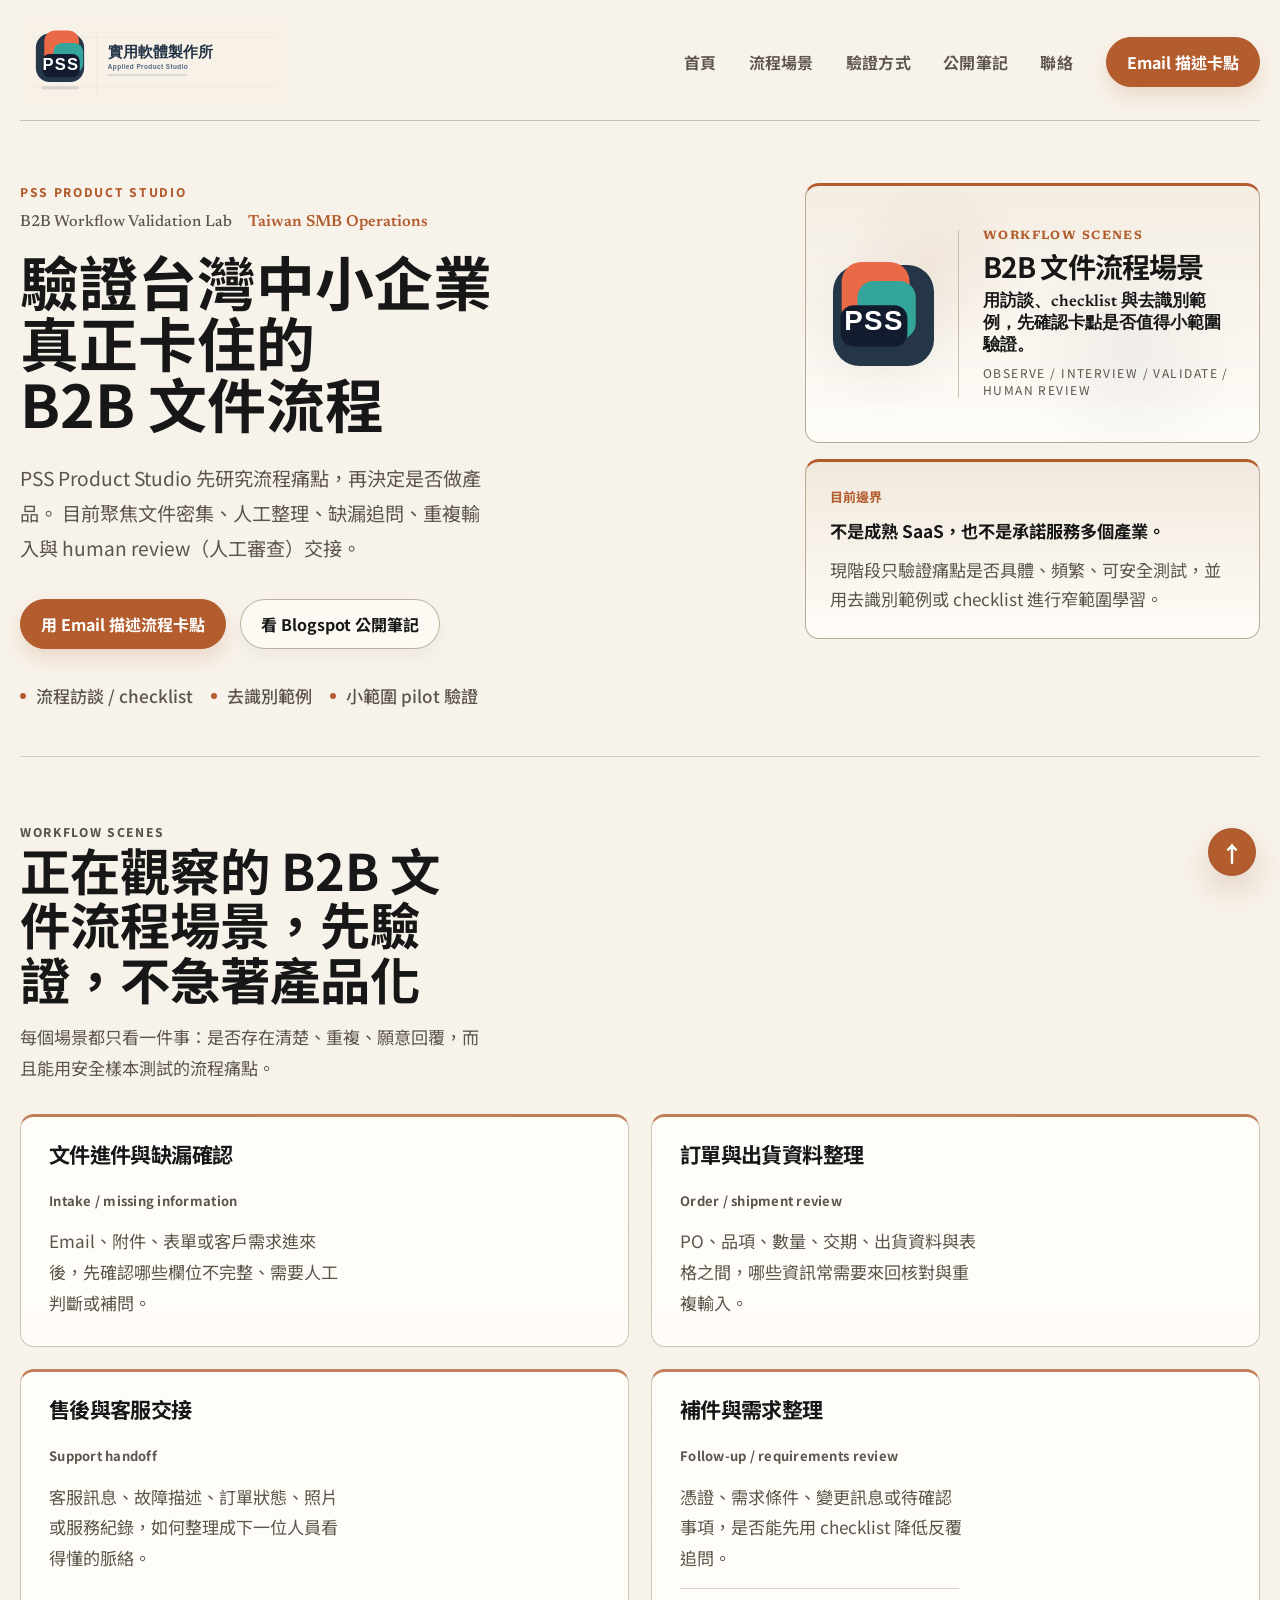
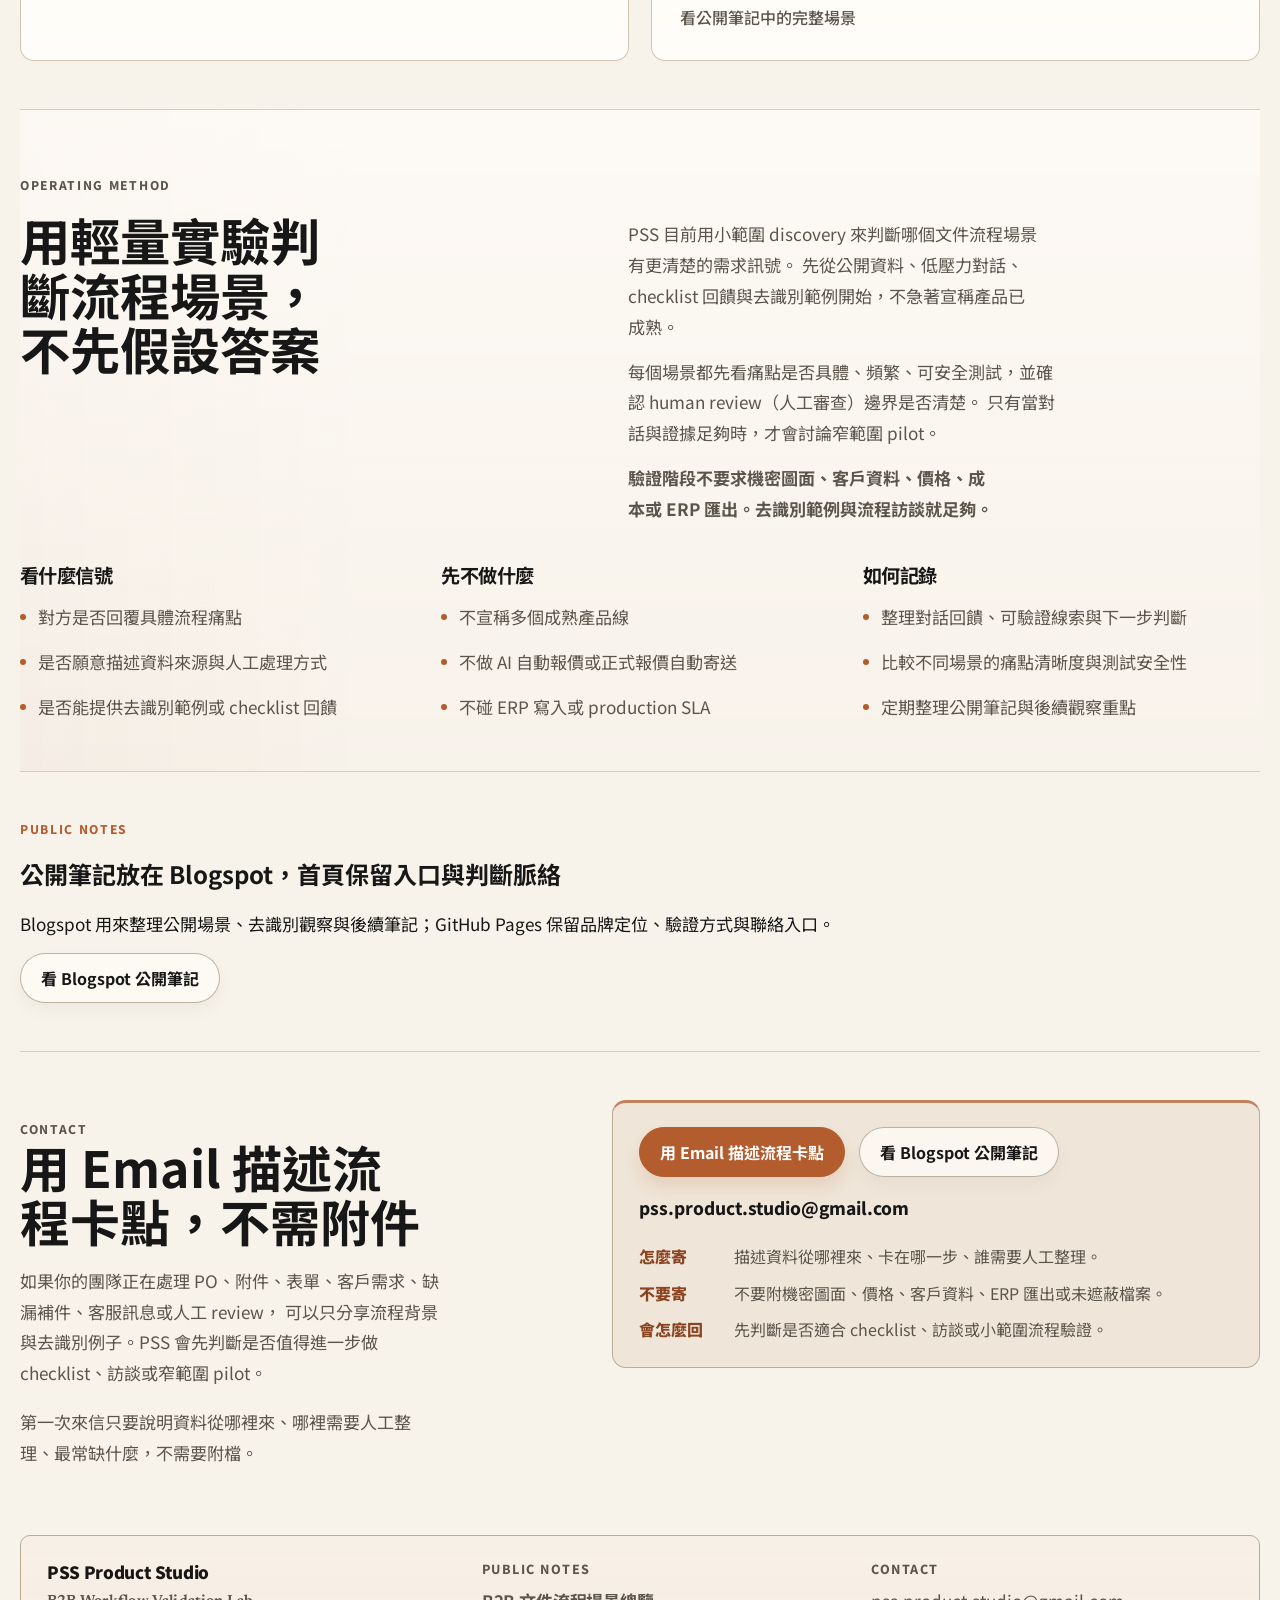
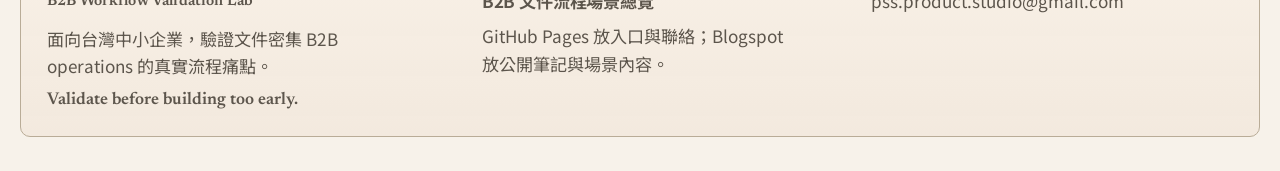
==== commit 69b72205: "Update GitHub Pages public notes navigation" ====
--- a/docs/index.html
+++ b/docs/index.html
@@ -51,7 +51,7 @@
     <link rel="icon" type="image/png" sizes="192x192" href="./assets/pss-ok2-favicon-192.png" />
     <link rel="apple-touch-icon" href="./assets/pss-ok2-favicon-192.png" />
     <link rel="manifest" href="./site.webmanifest" />
-    <link rel="stylesheet" href="./styles.css?v=20260910-2" />
+    <link rel="stylesheet" href="./styles.css?v=20260910-3" />
     <script type="application/ld+json">
       {
         "@context": "https://schema.org",
@@ -84,7 +84,7 @@
           <a href="#top">首頁</a>
           <a href="#lanes">流程場景</a>
           <a href="#method">驗證方式</a>
-          <a href="https://pssproductstudio.blogspot.com/2026/09/b2b.html">Blogspot 筆記</a>
+          <a href="#notes">公開筆記</a>
           <a href="#contact">聯絡</a>
         </nav>
         <a
@@ -227,11 +227,24 @@
             <article class="info-block">
               <h3>如何記錄</h3>
               <ul class="plain-list">
-                <li>記錄市場假設、對話回饋與證據等級</li>
+                <li>整理對話回饋、可驗證線索與下一步判斷</li>
                 <li>比較不同場景的痛點清晰度與測試安全性</li>
-                <li>定期整理 field notes 與下一步判斷</li>
+                <li>定期整理公開筆記與後續觀察重點</li>
               </ul>
             </article>
+          </div>
+        </section>
+
+        <section id="notes" class="section notes-section">
+          <div class="notes-panel">
+            <div>
+              <p class="eyebrow">Public Notes</p>
+              <h2>公開筆記放在 Blogspot，首頁保留入口與判斷脈絡</h2>
+              <p>
+                Blogspot 用來整理公開場景、去識別觀察與後續筆記；GitHub Pages 保留品牌定位、驗證方式與聯絡入口。
+              </p>
+            </div>
+            <a class="button button-secondary" href="https://pssproductstudio.blogspot.com/2026/09/b2b.html">看 Blogspot 公開筆記</a>
           </div>
         </section>
 
@@ -290,6 +303,6 @@
       </footer>
     </div>
     <a class="back-to-top" href="#top" aria-label="回到頁面頂端">↑</a>
-    <script src="./script.js"></script>
+    <script src="./script.js?v=20260910-1"></script>
   </body>
 </html>
--- a/docs/styles.css
+++ b/docs/styles.css
@@ -35,7 +35,7 @@
 
 p,
 li {
-  font-size: 1.04rem;
+  font-size: 1.07rem;
   text-wrap: pretty;
 }
 
@@ -96,8 +96,8 @@
   display: grid;
   grid-template-columns: auto 1fr auto;
   align-items: center;
-  gap: 24px;
-  padding: 20px 0 16px;
+  gap: 22px;
+  padding: 18px 0 14px;
   background: rgba(247, 242, 234, 0.96);
   border-bottom: 1px solid rgba(185, 172, 151, 0.72);
   backdrop-filter: blur(14px);
@@ -115,8 +115,8 @@
 .main-nav {
   display: flex;
   justify-content: center;
-  gap: 12px;
-  font-size: 15px;
+  gap: 10px;
+  font-size: 16px;
   font-weight: 650;
   color: var(--muted);
   align-items: center;
@@ -124,7 +124,7 @@
 
 .main-nav a {
   white-space: nowrap;
-  padding: 9px 10px;
+  padding: 10px 11px;
   border-radius: 999px;
   letter-spacing: 0.02em;
   transition: color 180ms ease, background-color 180ms ease, transform 180ms ease, box-shadow 180ms ease;
@@ -146,11 +146,11 @@
   display: inline-flex;
   align-items: center;
   justify-content: center;
-  min-height: 46px;
-  padding: 12px 18px;
+  min-height: 48px;
+  padding: 12px 20px;
   border: 1px solid var(--ink);
   border-radius: var(--radius-sm);
-  font-size: 15px;
+  font-size: 16px;
   font-weight: 700;
   transition: background-color 180ms ease, color 180ms ease, border-color 180ms ease, transform 180ms ease, box-shadow 180ms ease;
 }
@@ -190,7 +190,7 @@
   white-space: nowrap;
   padding-inline: 20px;
   border-radius: 999px;
-  font-size: 15px;
+  font-size: 16px;
 }
 
 .back-to-top {
@@ -222,16 +222,16 @@
 }
 
 .section {
-  padding: 60px 0;
+  padding: 48px 0;
   border-top: 1px solid rgba(191, 181, 165, 0.58);
 }
 
 .hero {
   display: grid;
   grid-template-columns: minmax(0, 1.24fr) minmax(320px, 0.76fr);
-  gap: 48px;
+  gap: 42px;
   align-items: start;
-  padding-top: 78px;
+  padding-top: 62px;
   border-top: none;
 }
 
@@ -311,7 +311,7 @@
 .lead {
   max-width: 42ch;
   margin: 28px 0 0;
-  font-size: 1.16rem;
+  font-size: 1.2rem;
 }
 
 .hero-claim {
@@ -859,25 +859,28 @@
 .contact-section {
   display: grid;
   grid-template-columns: minmax(0, 0.92fr) minmax(420px, 1.08fr);
-  gap: 32px;
+  gap: 28px;
   align-items: start;
-  column-gap: 44px;
+  column-gap: 40px;
 }
 
 .contact-copy h2 {
-  max-width: 12.8ch;
+  max-width: 15.5ch;
+  font-size: clamp(2.5rem, 3.9vw, 3.55rem);
 }
 
 .contact-copy p {
-  margin: 20px 0 0;
+  margin: 18px 0 0;
   max-width: 42ch;
 }
 
 .contact-panel {
   width: 100%;
-  min-height: 100%;
+  min-height: auto;
   max-width: none;
-  padding: 28px 30px;
+  display: grid;
+  gap: 18px;
+  padding: 24px 26px;
   justify-self: stretch;
   background: var(--surface-muted);
   border-color: var(--line-strong);
@@ -889,11 +892,36 @@
 }
 
 .contact-email {
-  margin: 16px 0 0;
+  margin: 0;
   color: var(--ink);
-  font-size: 1.04rem;
+  font-size: 1.08rem;
   font-weight: 800;
   text-wrap: balance;
+}
+
+.contact-guide {
+  display: grid;
+  gap: 10px;
+  margin: 2px 0 0;
+}
+
+.contact-guide p {
+  display: grid;
+  grid-template-columns: 5.2em minmax(0, 1fr);
+  gap: 12px;
+  margin: 0;
+  color: var(--muted);
+  font-size: 1rem;
+  line-height: 1.65;
+}
+
+.contact-guide strong {
+  color: var(--accent-deep);
+  font-weight: 800;
+}
+
+.contact-guide span {
+  min-width: 0;
 }
 
 .contact-email a,
@@ -985,25 +1013,25 @@
 }
 
 .contact-hint {
-  margin: 12px 0 0;
+  margin: 0;
   font-size: 0.94rem;
 }
 
 .site-footer {
-  padding: 30px 0 48px;
+  padding: 18px 0 34px;
 }
 
 .footer-panel {
   display: grid;
   grid-template-columns: minmax(0, 1.08fr) minmax(0, 0.96fr) minmax(220px, 0.96fr);
-  gap: 24px 30px;
+  gap: 18px 28px;
   align-items: start;
-  padding: 28px 30px;
+  padding: 22px 26px;
   background:
     linear-gradient(180deg, rgba(248, 241, 231, 0.96), rgba(242, 233, 221, 0.94));
   border: 1px solid var(--line-strong);
-  border-top: 3px solid rgba(179, 92, 46, 0.72);
-  border-radius: var(--radius-md);
+  border-top: 1px solid var(--line-strong);
+  border-radius: var(--radius-sm);
 }
 
 .footer-brand {
@@ -1033,14 +1061,14 @@
 .footer-summary {
   margin: 12px 0 0;
   color: #5f5449;
-  max-width: 27ch;
+  max-width: 34ch;
 }
 
 .footer-bridge {
   display: grid;
-  gap: 10px;
+  gap: 8px;
   align-content: start;
-  padding-top: 4px;
+  padding-top: 2px;
 }
 
 .footer-bridge p {
@@ -1065,7 +1093,7 @@
 
 .footer-bridge-copy {
   color: #74695d;
-  max-width: 25ch;
+  max-width: 32ch;
 }
 
 .footer-slogan {
@@ -1077,13 +1105,17 @@
 
 .footer-meta {
   display: grid;
-  gap: 11px;
+  gap: 8px;
   align-content: start;
   justify-self: stretch;
   justify-items: start;
   min-width: 0;
-  padding-top: 4px;
+  padding-top: 2px;
   text-align: left;
+}
+
+.site-footer p {
+  line-height: 1.58;
 }
 
 .footer-meta p {
@@ -1166,7 +1198,7 @@
     justify-content: end;
     flex-wrap: nowrap;
     gap: 10px 12px;
-    font-size: 14px;
+    font-size: 15px;
   }
 
   .header-cta {
@@ -1175,8 +1207,8 @@
 
   .hero {
     grid-template-columns: minmax(0, 1fr) minmax(280px, 0.8fr);
-    gap: 34px;
-    padding-top: 64px;
+    gap: 30px;
+    padding-top: 50px;
   }
 
   .hero h1 {
@@ -1193,7 +1225,7 @@
   }
 
   .section {
-    padding: 56px 0;
+    padding: 46px 0;
   }
 
   .three-column-grid,
@@ -1302,7 +1334,7 @@
 
   .footer-panel {
     grid-template-columns: 1fr;
-    gap: 18px;
+    gap: 16px;
   }
 
   .footer-summary,
@@ -1318,7 +1350,7 @@
   }
 
   .section {
-    padding: 42px 0;
+    padding: 38px 0;
   }
 
   .site-header {
@@ -1347,11 +1379,11 @@
     justify-content: flex-start;
     flex-wrap: wrap;
     gap: 8px;
-    font-size: 14px;
+    font-size: 15px;
   }
 
   .main-nav a {
-    padding: 8px 9px;
+    padding: 8px 10px;
   }
 
   .hero-meta {
@@ -1459,8 +1491,13 @@
     padding: 18px;
   }
 
+  .contact-guide p {
+    grid-template-columns: 1fr;
+    gap: 4px;
+  }
+
   .footer-panel {
-    padding: 20px 18px;
+    padding: 18px;
   }
 
   .faq-item {
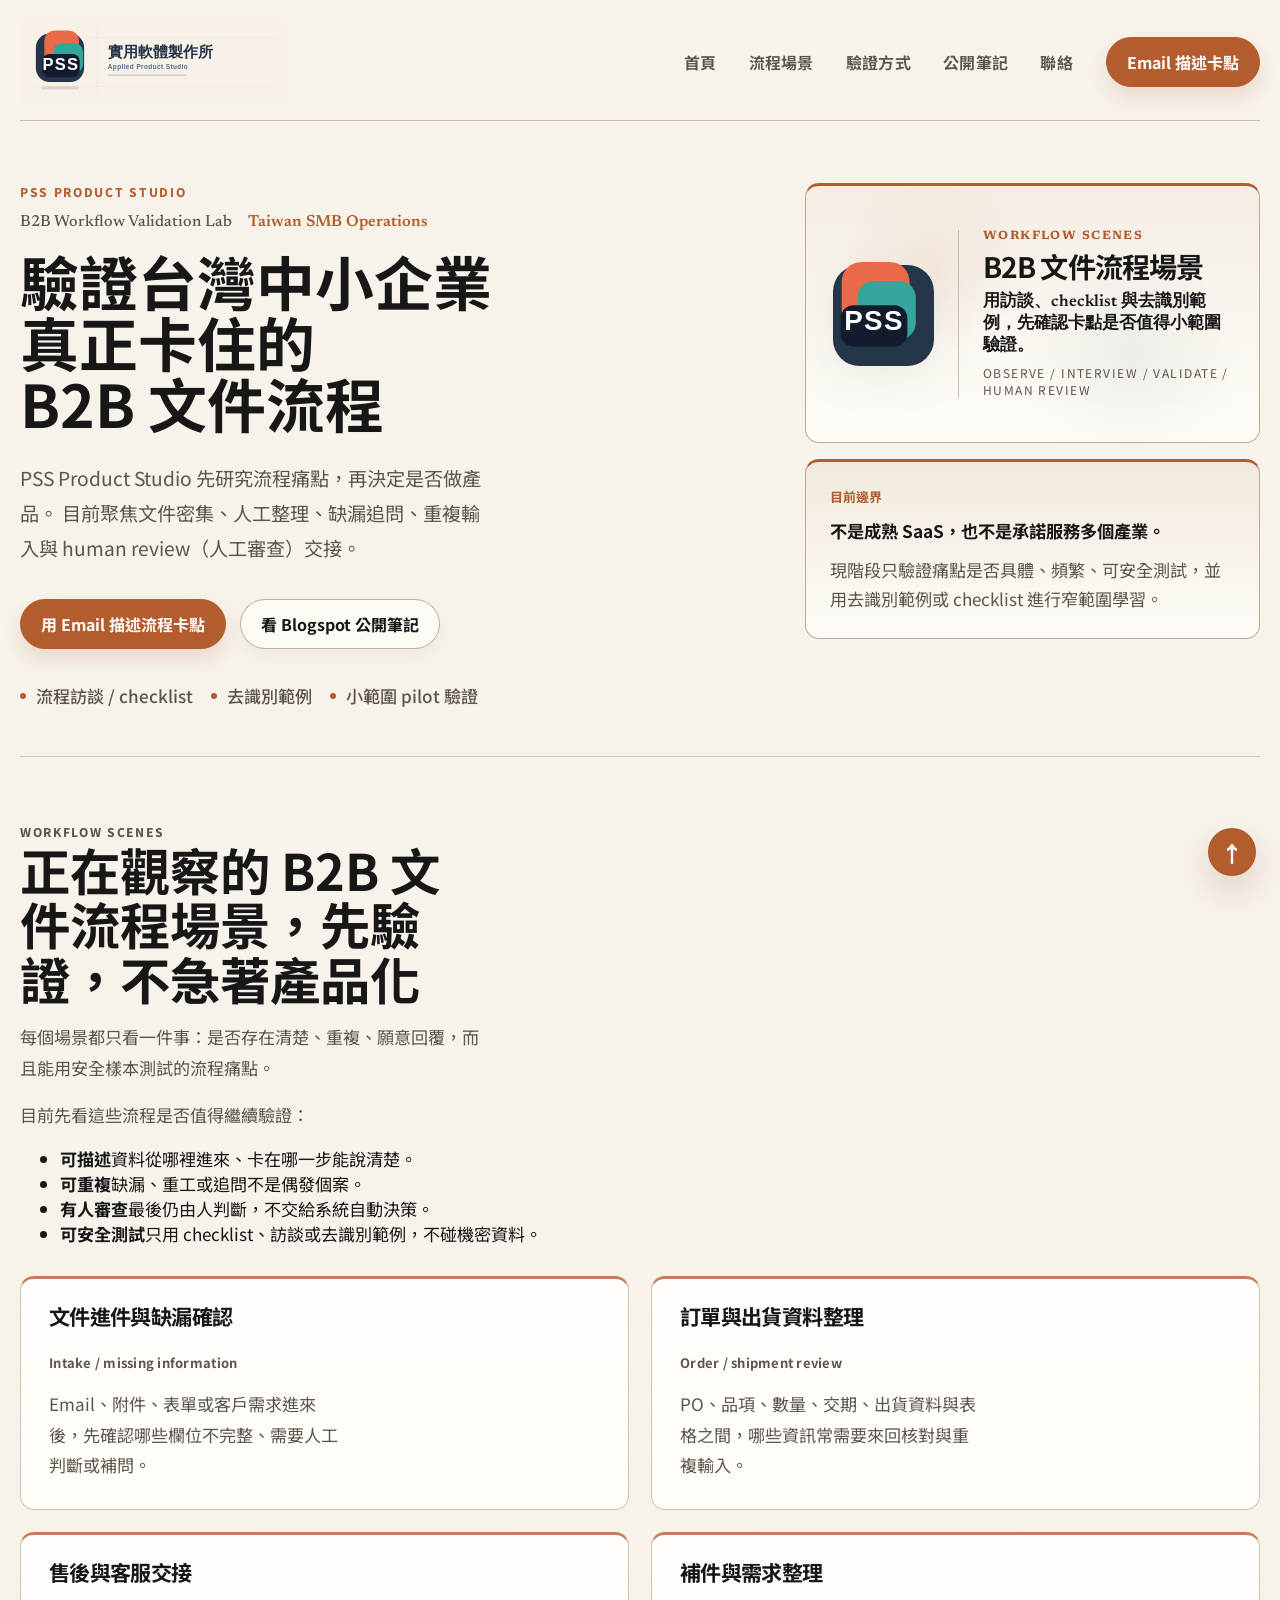
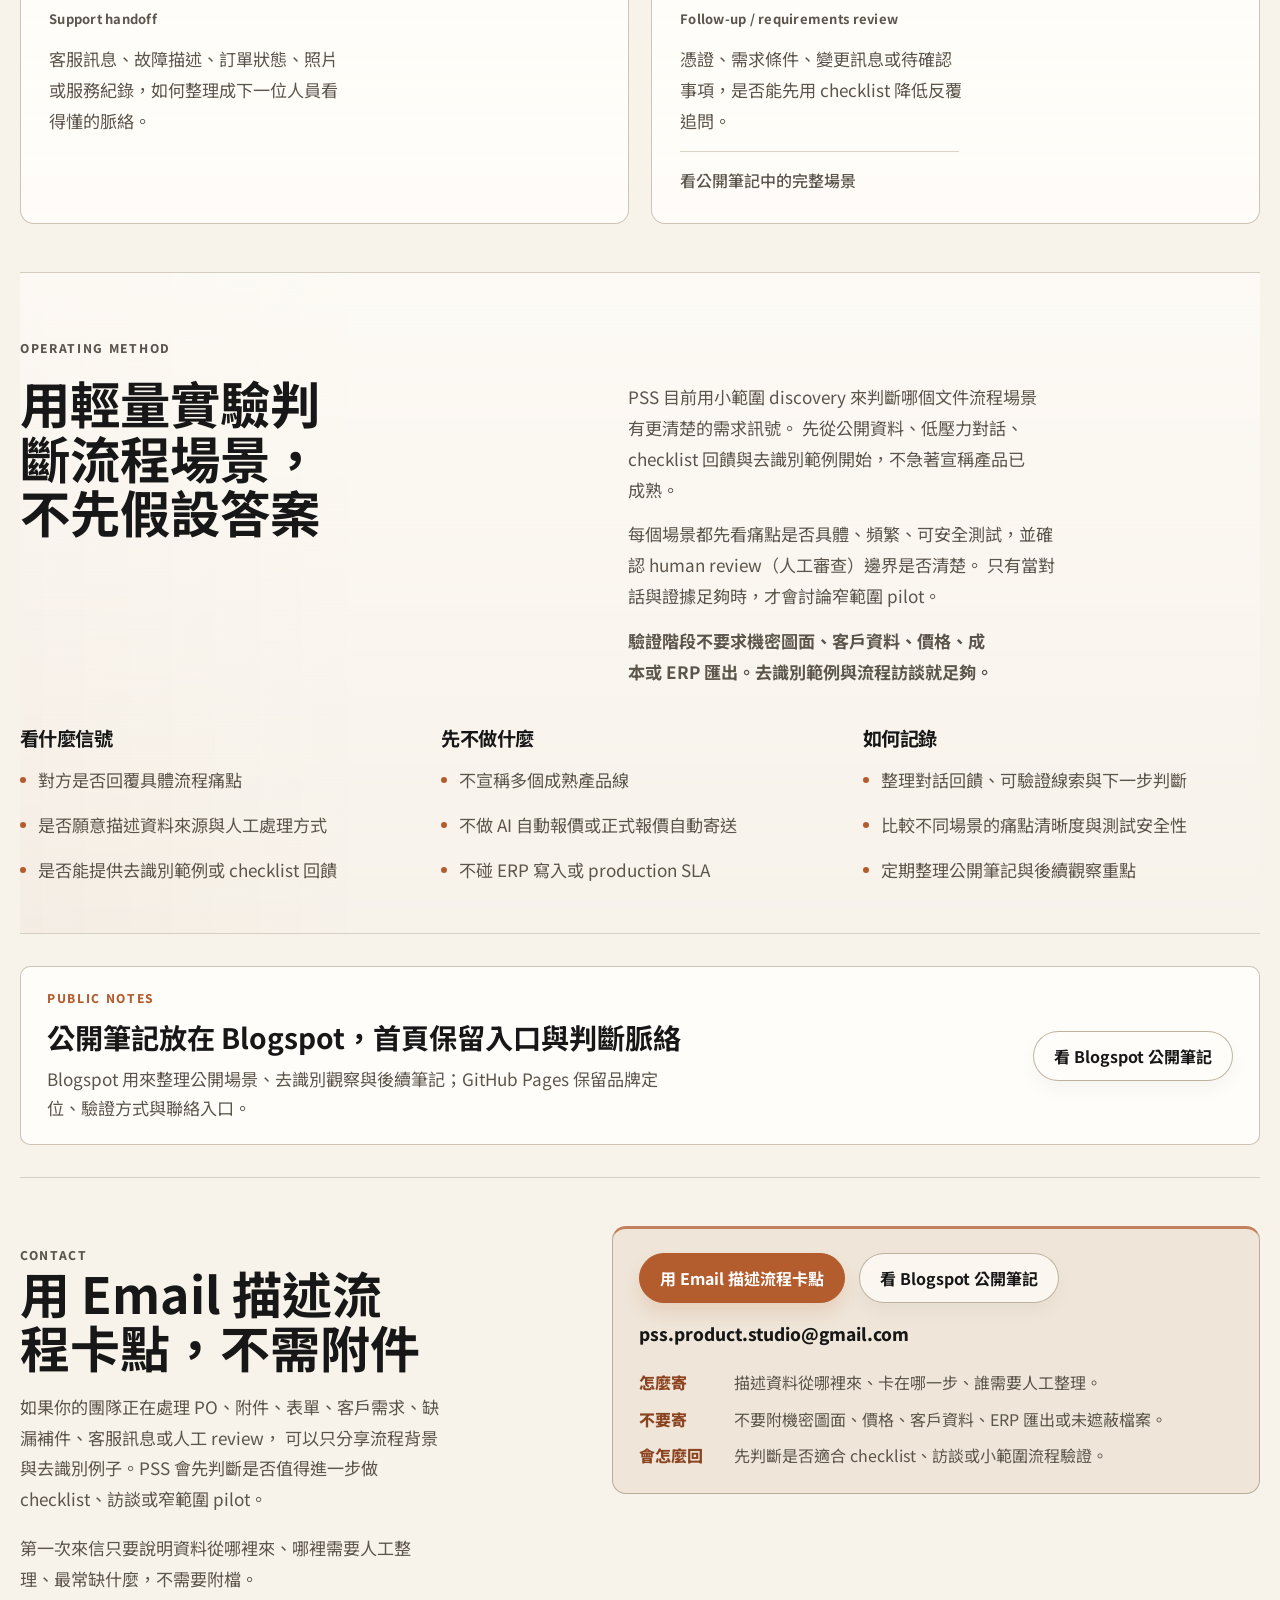
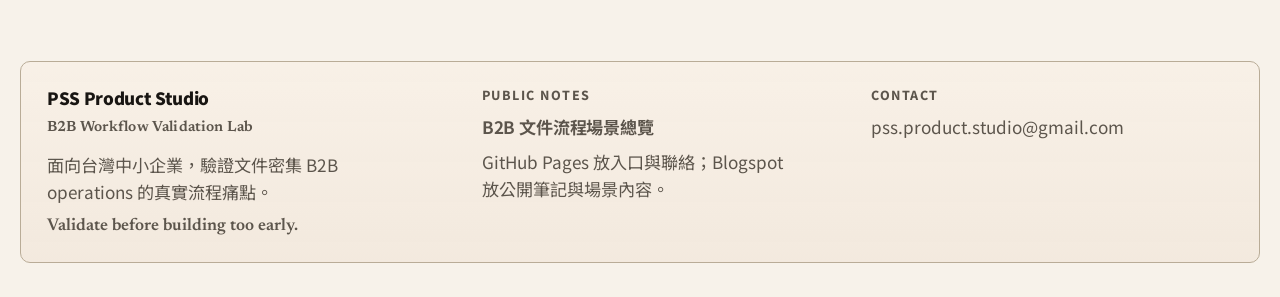
==== commit 4eb9b473: "Add workflow scene validation checkpoints" ====
--- a/docs/index.html
+++ b/docs/index.html
@@ -51,7 +51,7 @@
     <link rel="icon" type="image/png" sizes="192x192" href="./assets/pss-ok2-favicon-192.png" />
     <link rel="apple-touch-icon" href="./assets/pss-ok2-favicon-192.png" />
     <link rel="manifest" href="./site.webmanifest" />
-    <link rel="stylesheet" href="./styles.css?v=20260910-3" />
+    <link rel="stylesheet" href="./styles.css?v=20260910-4" />
     <script type="application/ld+json">
       {
         "@context": "https://schema.org",
@@ -155,12 +155,23 @@
         </section>
 
         <section id="lanes" class="section">
-          <div class="section-heading">
-            <p class="eyebrow">Workflow Scenes</p>
-            <h2>正在觀察的 B2B 文件流程場景，先驗證，不急著產品化</h2>
-            <p>
-              每個場景都只看一件事：是否存在清楚、重複、願意回覆，而且能用安全樣本測試的流程痛點。
-            </p>
+          <div class="section-heading split-intro">
+            <div>
+              <p class="eyebrow">Workflow Scenes</p>
+              <h2>正在觀察的 B2B 文件流程場景，先驗證，不急著產品化</h2>
+              <p>
+                每個場景都只看一件事：是否存在清楚、重複、願意回覆，而且能用安全樣本測試的流程痛點。
+              </p>
+            </div>
+            <aside class="intro-checkpoints" aria-label="流程場景判斷點">
+              <p>目前先看這些流程是否值得繼續驗證：</p>
+              <ul>
+                <li><strong>可描述</strong><span>資料從哪裡進來、卡在哪一步能說清楚。</span></li>
+                <li><strong>可重複</strong><span>缺漏、重工或追問不是偶發個案。</span></li>
+                <li><strong>有人審查</strong><span>最後仍由人判斷，不交給系統自動決策。</span></li>
+                <li><strong>可安全測試</strong><span>只用 checklist、訪談或去識別範例，不碰機密資料。</span></li>
+              </ul>
+            </aside>
           </div>
 
           <div class="service-grid scene-grid">
--- a/docs/styles.css
+++ b/docs/styles.css
@@ -608,6 +608,36 @@
   gap: 24px;
 }
 
+.notes-section {
+  padding: 32px 0;
+}
+
+.notes-panel {
+  display: grid;
+  grid-template-columns: minmax(0, 1fr) auto;
+  gap: 22px;
+  align-items: center;
+  padding: 22px 26px;
+  background: var(--surface);
+  border: 1px solid rgba(185, 172, 151, 0.7);
+  border-radius: var(--radius-sm);
+}
+
+.notes-panel h2 {
+  max-width: none;
+  margin: 0;
+  font-size: clamp(1.55rem, 2.2vw, 2.05rem);
+  line-height: 1.2;
+  letter-spacing: 0;
+}
+
+.notes-panel p:not(.eyebrow) {
+  max-width: 62ch;
+  margin: 10px 0 0;
+  color: var(--muted);
+  line-height: 1.7;
+}
+
 .info-block,
 .faq-item {
   background: transparent;
@@ -1342,6 +1372,11 @@
   .footer-bridge-copy {
     max-width: none;
   }
+
+  .notes-panel {
+    grid-template-columns: 1fr;
+    align-items: start;
+  }
 }
 
 @media (max-width: 820px) {
@@ -1351,6 +1386,10 @@
 
   .section {
     padding: 38px 0;
+  }
+
+  .notes-section {
+    padding: 28px 0;
   }
 
   .site-header {
@@ -1491,6 +1530,14 @@
     padding: 18px;
   }
 
+  .notes-panel {
+    padding: 18px;
+  }
+
+  .notes-panel h2 {
+    font-size: 1.55rem;
+  }
+
   .contact-guide p {
     grid-template-columns: 1fr;
     gap: 4px;
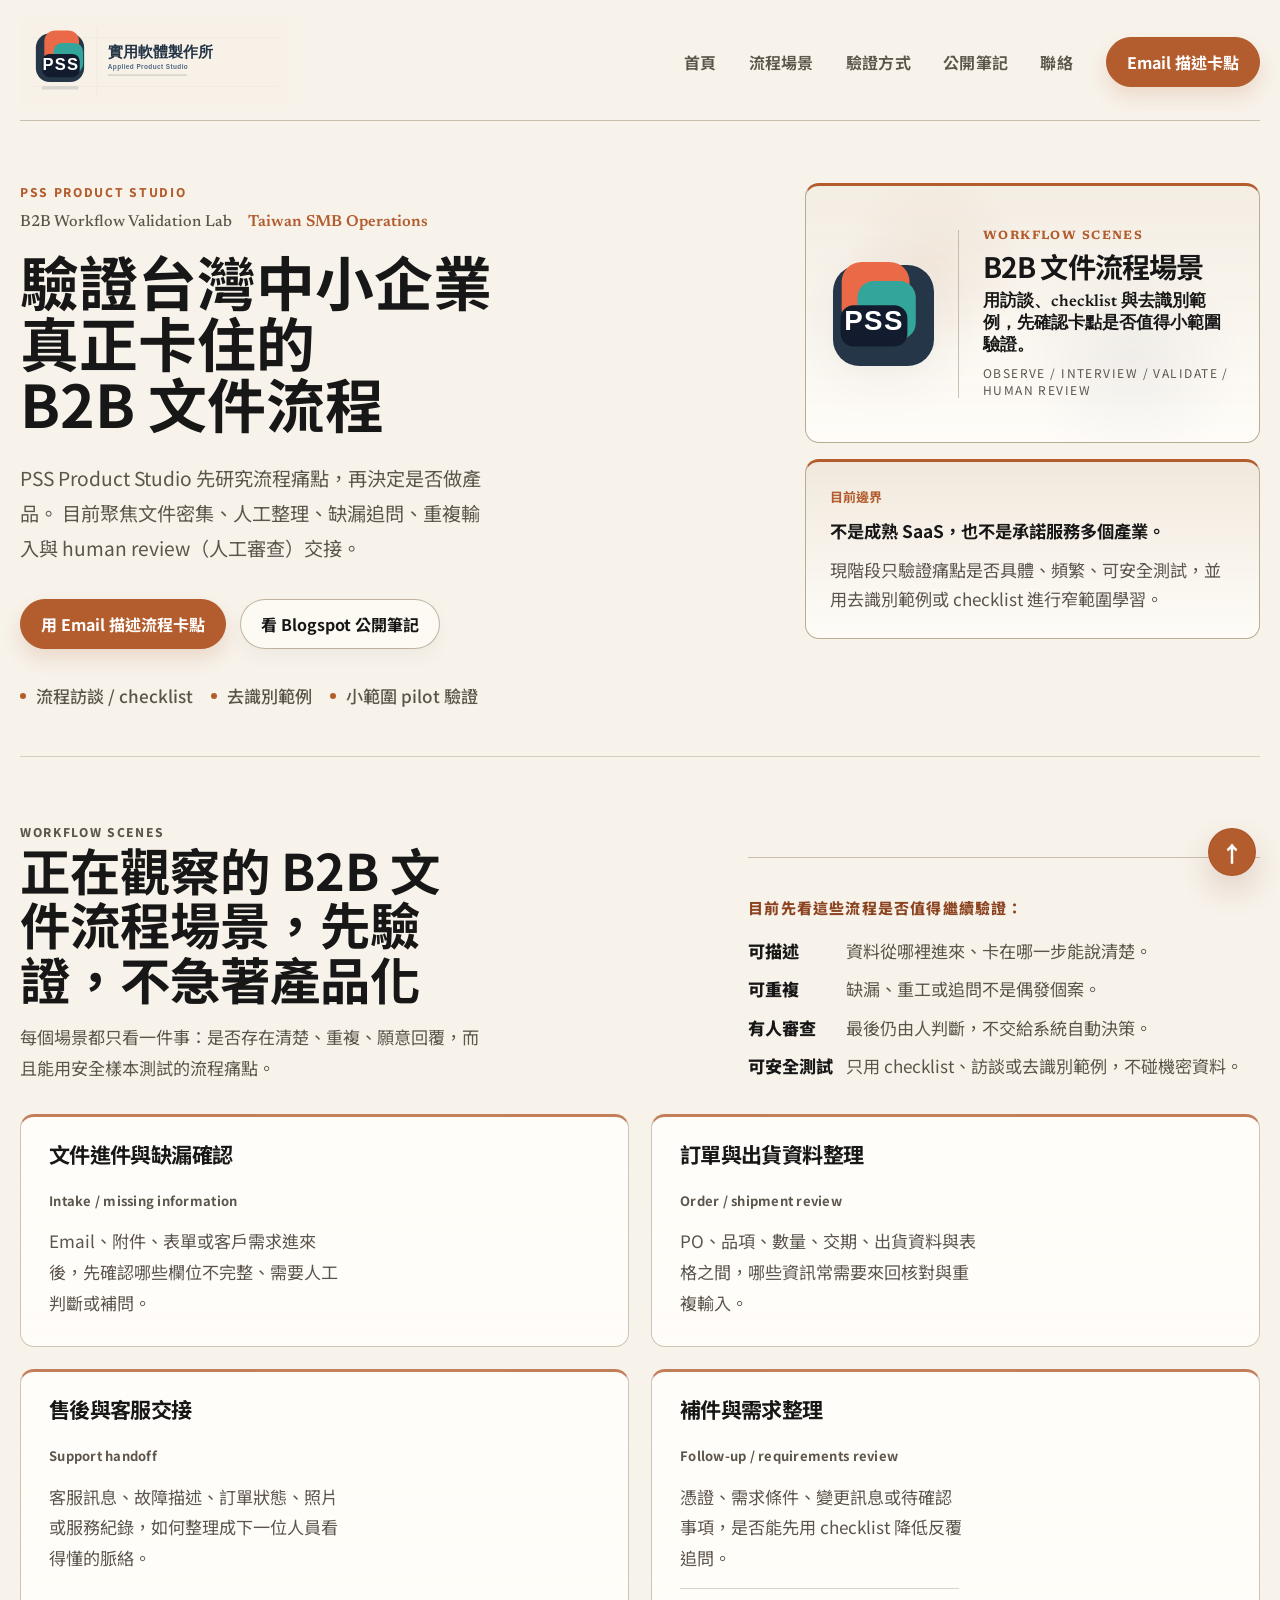
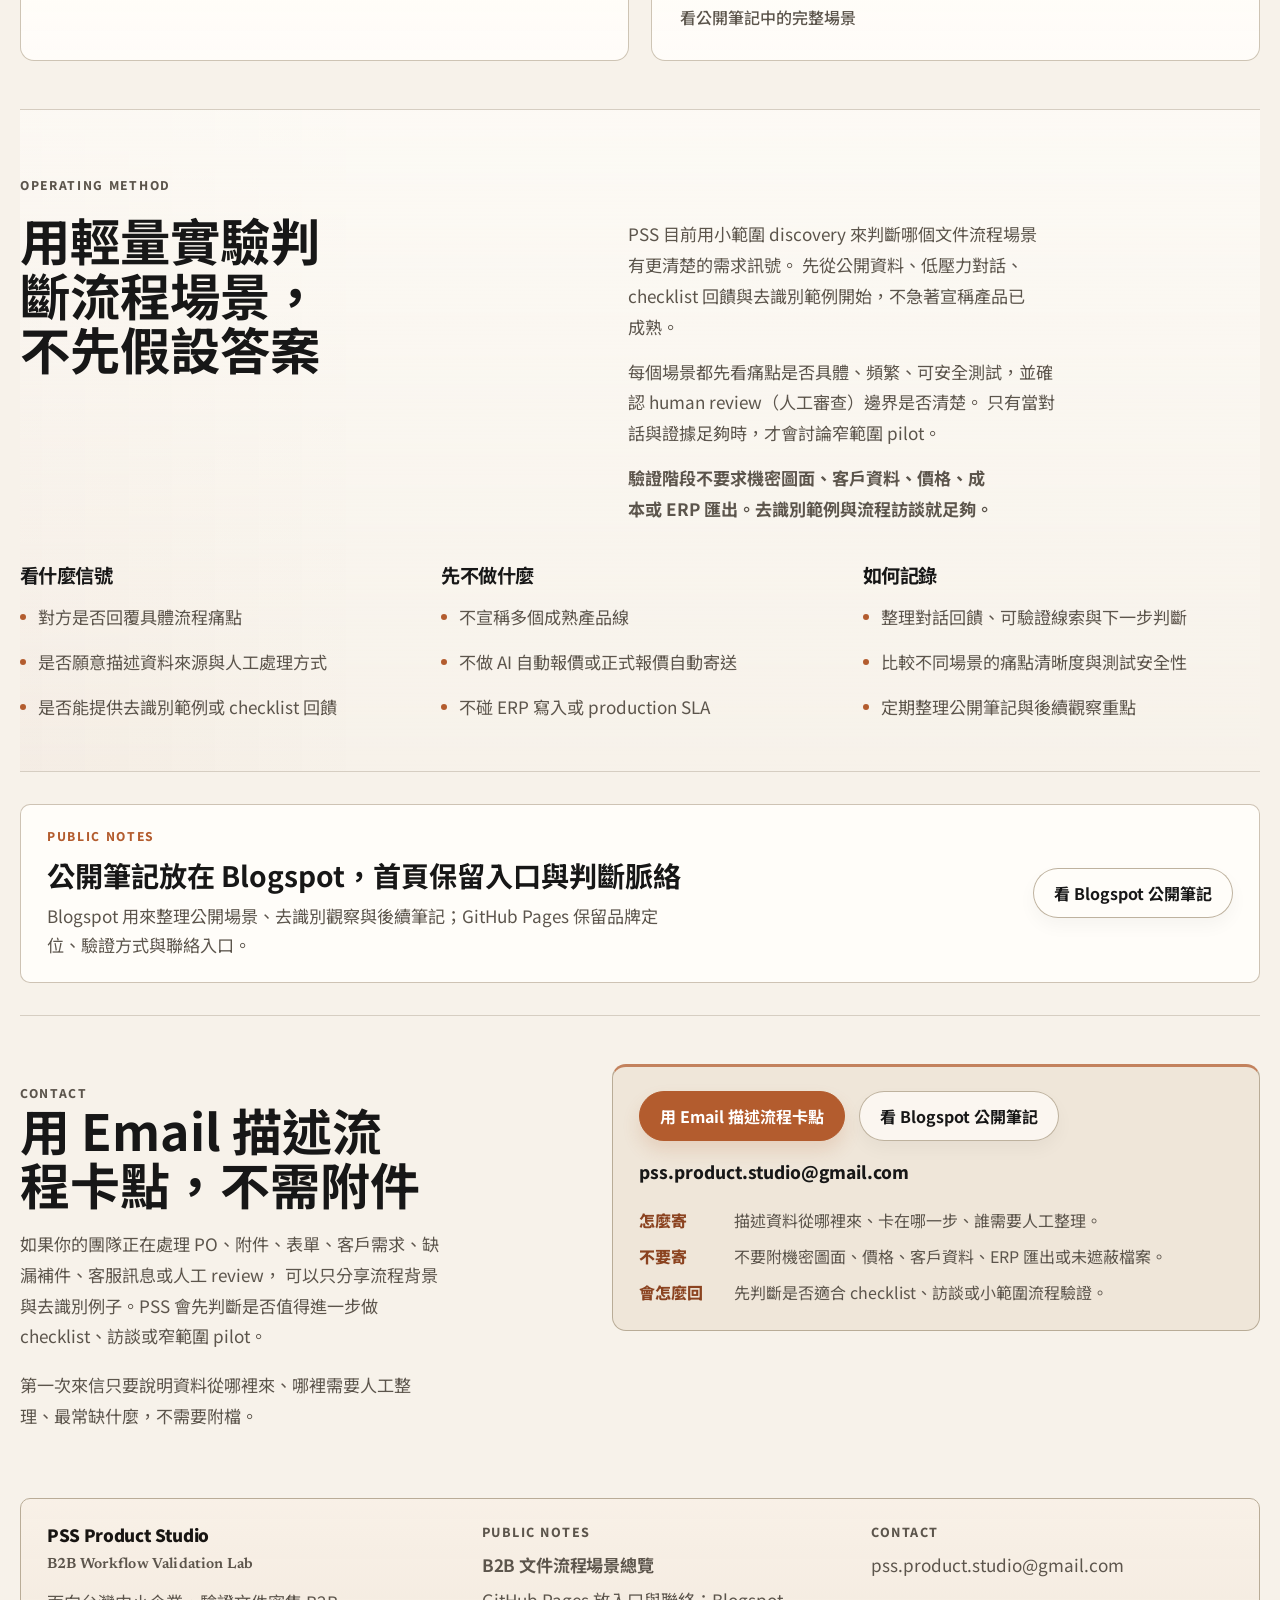
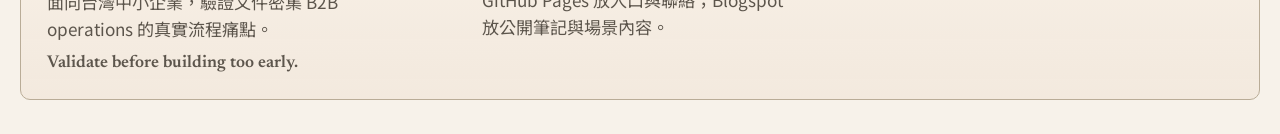
==== commit 52bbf111: "Update stylesheet cache key for visual polish" ====
--- a/docs/index.html
+++ b/docs/index.html
@@ -51,7 +51,7 @@
     <link rel="icon" type="image/png" sizes="192x192" href="./assets/pss-ok2-favicon-192.png" />
     <link rel="apple-touch-icon" href="./assets/pss-ok2-favicon-192.png" />
     <link rel="manifest" href="./site.webmanifest" />
-    <link rel="stylesheet" href="./styles.css?v=20260910-4" />
+    <link rel="stylesheet" href="./styles.css?v=20260910-5" />
     <script type="application/ld+json">
       {
         "@context": "https://schema.org",
--- a/docs/styles.css
+++ b/docs/styles.css
@@ -489,6 +489,53 @@
   max-width: 760px;
 }
 
+.split-intro {
+  display: grid;
+  grid-template-columns: minmax(0, 0.96fr) minmax(340px, 0.74fr);
+  gap: 28px 64px;
+  align-items: end;
+  max-width: none;
+}
+
+.intro-checkpoints {
+  padding: 20px 0 4px;
+  border-top: 1px solid rgba(185, 172, 151, 0.72);
+}
+
+.intro-checkpoints p {
+  margin: 0;
+  max-width: none;
+  color: var(--accent-deep);
+  font-size: 0.94rem;
+  font-weight: 800;
+  letter-spacing: 0.08em;
+}
+
+.intro-checkpoints ul {
+  display: grid;
+  gap: 11px;
+  margin: 16px 0 0;
+  padding: 0;
+  list-style: none;
+}
+
+.intro-checkpoints li {
+  display: grid;
+  grid-template-columns: 5em minmax(0, 1fr);
+  gap: 12px;
+  color: var(--muted);
+  line-height: 1.6;
+}
+
+.intro-checkpoints strong {
+  color: var(--ink);
+  font-weight: 800;
+}
+
+.intro-checkpoints span {
+  min-width: 0;
+}
+
 .section-heading h2,
 .contact-copy h2 {
   font-size: clamp(2rem, 4vw, 3.15rem);
@@ -1289,6 +1336,16 @@
     max-width: none;
   }
 
+  .split-intro {
+    grid-template-columns: 1fr;
+    gap: 20px;
+  }
+
+  .intro-checkpoints {
+    max-width: 720px;
+    padding-top: 18px;
+  }
+
   .about-section .section-heading {
     display: block;
   }
@@ -1530,6 +1587,11 @@
     padding: 18px;
   }
 
+  .intro-checkpoints li {
+    grid-template-columns: 4.8em minmax(0, 1fr);
+    gap: 10px;
+  }
+
   .notes-panel {
     padding: 18px;
   }
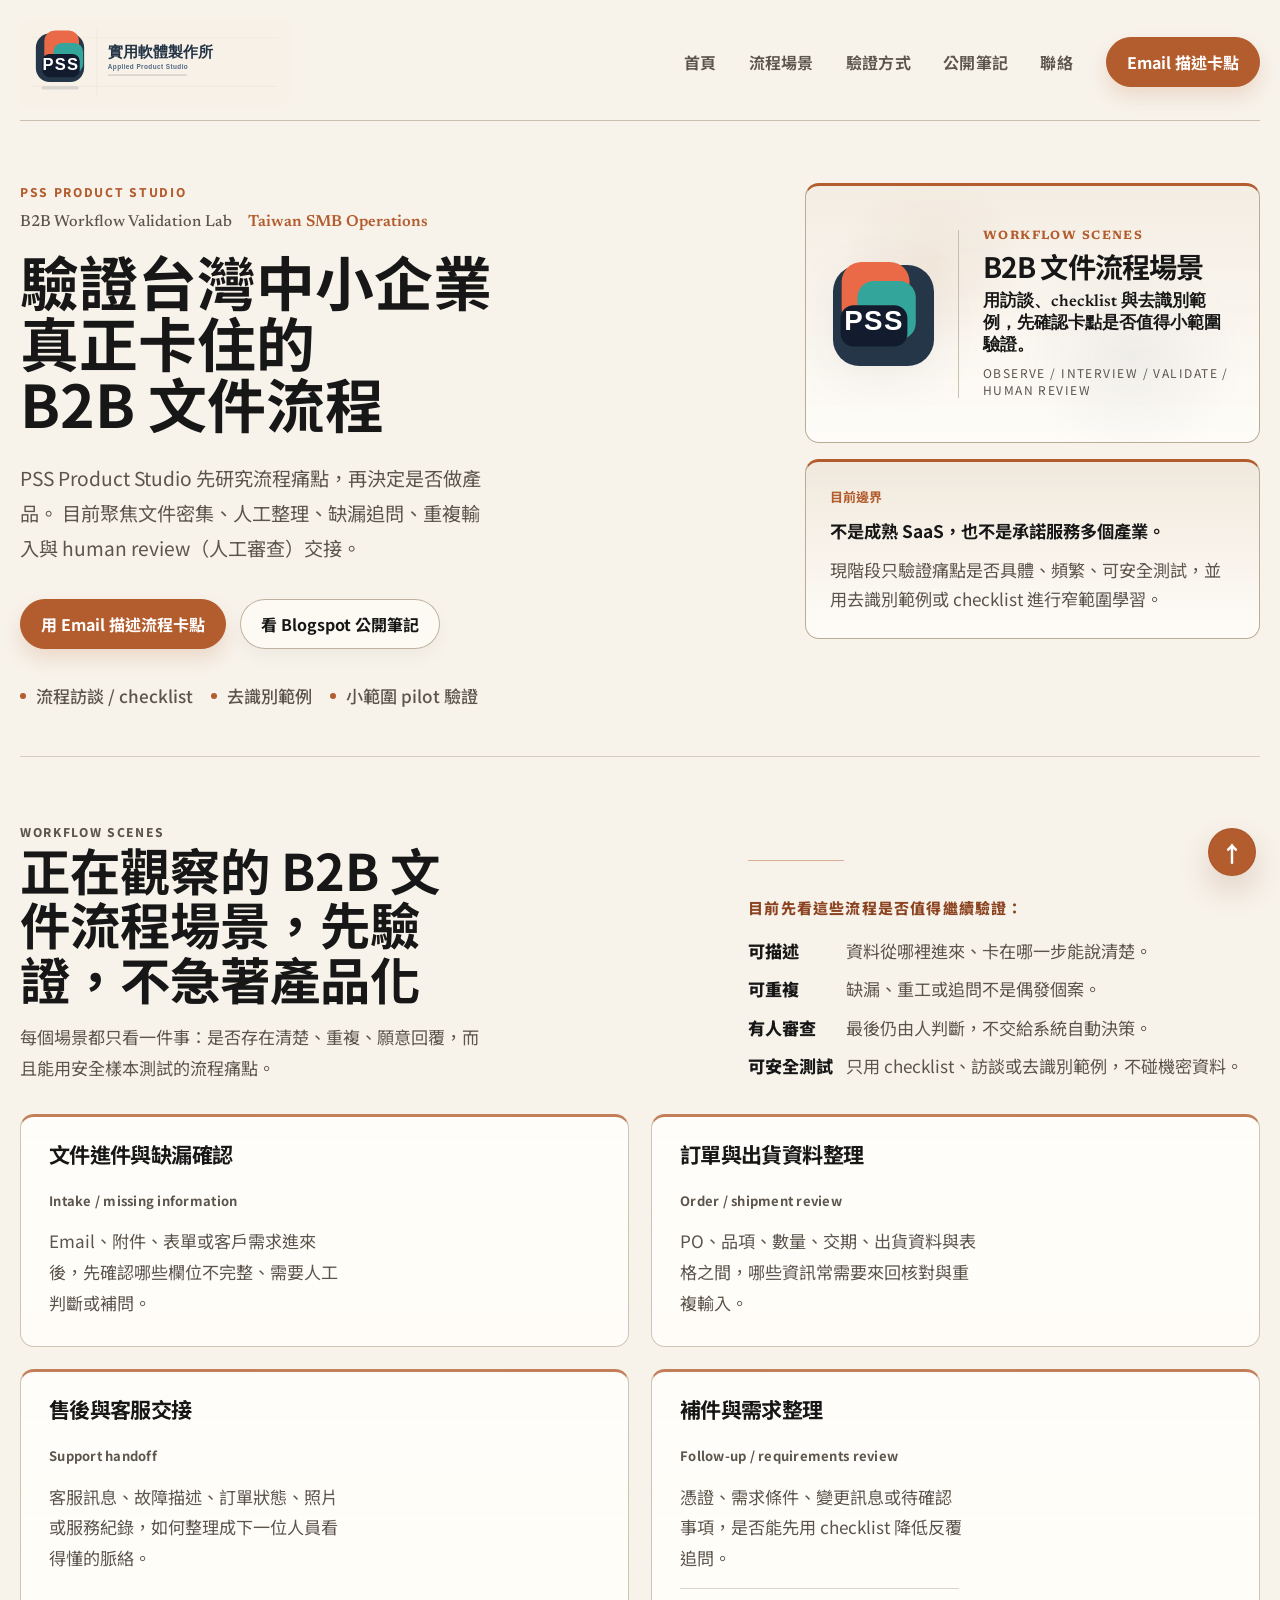
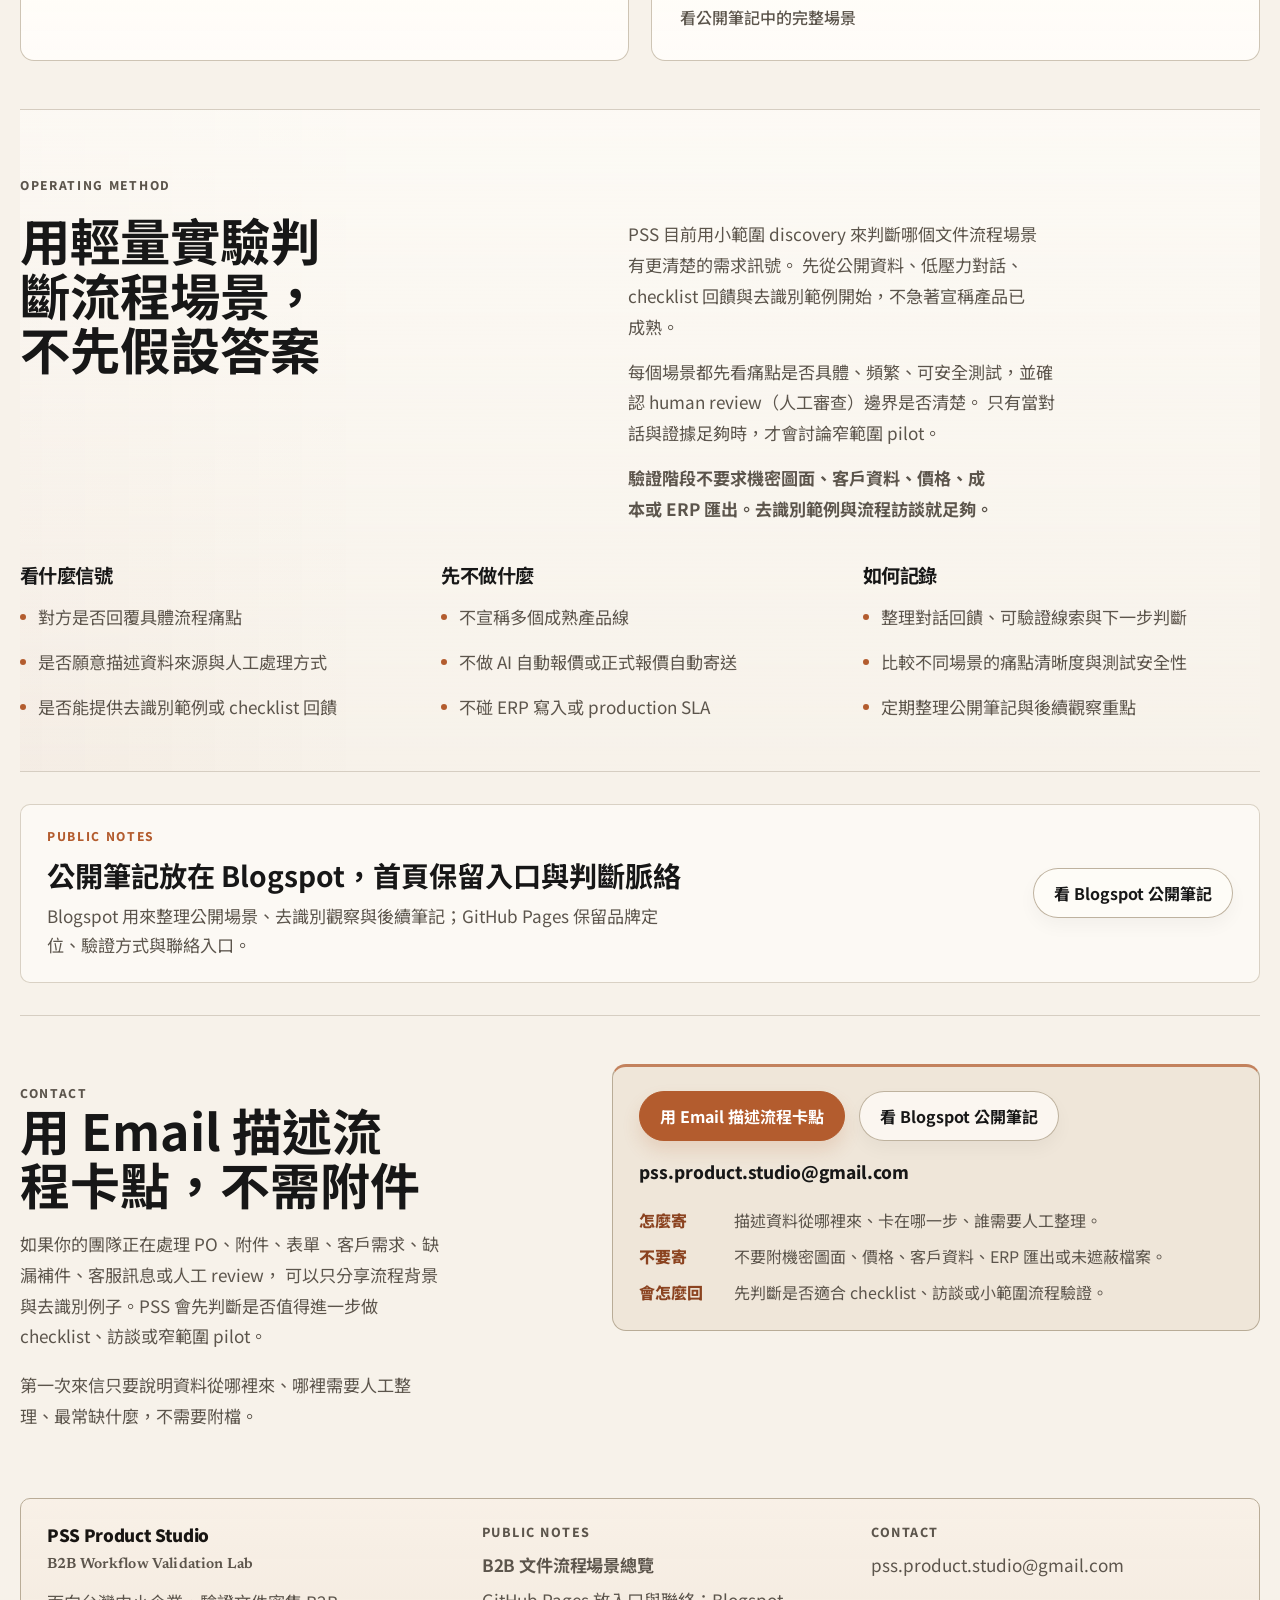
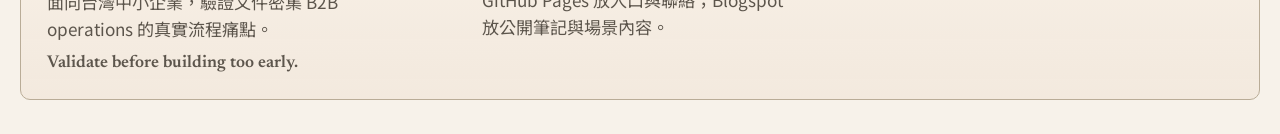
==== commit 4af13784: "Polish homepage links and CTA copy" ====
--- a/docs/index.html
+++ b/docs/index.html
@@ -51,7 +51,7 @@
     <link rel="icon" type="image/png" sizes="192x192" href="./assets/pss-ok2-favicon-192.png" />
     <link rel="apple-touch-icon" href="./assets/pss-ok2-favicon-192.png" />
     <link rel="manifest" href="./site.webmanifest" />
-    <link rel="stylesheet" href="./styles.css?v=20260910-5" />
+    <link rel="stylesheet" href="./styles.css?v=20260910-6" />
     <script type="application/ld+json">
       {
         "@context": "https://schema.org",
@@ -89,7 +89,7 @@
         </nav>
         <a
           class="button button-primary header-cta"
-          href="mailto:pss.product.studio@gmail.com?subject=%E6%83%B3%E8%AB%8B%E6%95%99%20B2B%20%E6%96%87%E4%BB%B6%E6%B5%81%E7%A8%8B%E5%8D%A1%E9%BB%9E"
+          href="mailto:pss.product.studio@gmail.com?subject=%E6%83%B3%E8%AB%8B%E6%95%99%20B2B%20%E6%96%87%E4%BB%B6%E6%B5%81%E7%A8%8B%E5%8D%A1%E9%BB%9E&body=%E6%82%A8%E5%A5%BD%20PSS%EF%BC%8C%0A%0A%E6%88%91%E6%83%B3%E5%88%86%E4%BA%AB%E4%B8%80%E5%80%8B%20B2B%20%E6%B5%81%E7%A8%8B%E5%8D%A1%E9%BB%9E%E3%80%82%0A%0A1.%20%E8%A1%8C%E6%A5%AD%20%2F%20%E5%9C%98%E9%9A%8A%EF%BC%9A%0A2.%20%E8%B3%87%E8%A8%8A%E5%BE%9E%E5%93%AA%E8%A3%A1%E9%80%B2%E4%BE%86%EF%BC%9A%0A3.%20%E7%8F%BE%E5%9C%A8%E8%A6%81%E4%BA%BA%E5%B7%A5%E6%95%B4%E7%90%86%E7%9A%84%E5%9C%B0%E6%96%B9%EF%BC%9A%0A4.%20%E6%9C%80%E5%B8%B8%E7%BC%BA%E5%B0%91%E6%88%96%E8%A6%81%E8%BF%BD%E5%95%8F%E7%9A%84%E8%B3%87%E8%A8%8A%EF%BC%9A%0A%0A%E8%AB%8B%E4%B8%8D%E8%A6%81%E5%AF%84%E9%80%81%E6%A9%9F%E5%AF%86%E5%9C%96%E9%9D%A2%E3%80%81%E5%83%B9%E6%A0%BC%E3%80%81%E5%AE%A2%E6%88%B6%E8%B3%87%E6%96%99%E3%80%81ERP%20%E5%B0%8E%E5%87%BA%E6%88%96%E6%9C%AA%E9%81%AE%E8%94%BD%E6%AA%94%E6%A1%88%E3%80%82"
           >Email 描述卡點</a
         >
       </header>
@@ -118,7 +118,7 @@
                 href="mailto:pss.product.studio@gmail.com?subject=%E6%83%B3%E8%AB%8B%E6%95%99%20B2B%20%E6%96%87%E4%BB%B6%E6%B5%81%E7%A8%8B%E5%8D%A1%E9%BB%9E&body=%E6%82%A8%E5%A5%BD%20PSS%EF%BC%8C%0A%0A%E6%88%91%E6%83%B3%E5%88%86%E4%BA%AB%E4%B8%80%E5%80%8B%20B2B%20%E6%B5%81%E7%A8%8B%E5%8D%A1%E9%BB%9E%E3%80%82%0A%0A1.%20%E8%A1%8C%E6%A5%AD%20%2F%20%E5%9C%98%E9%9A%8A%EF%BC%9A%0A2.%20%E8%B3%87%E8%A8%8A%E5%BE%9E%E5%93%AA%E8%A3%A1%E9%80%B2%E4%BE%86%EF%BC%9A%0A3.%20%E7%8F%BE%E5%9C%A8%E8%A6%81%E4%BA%BA%E5%B7%A5%E6%95%B4%E7%90%86%E7%9A%84%E5%9C%B0%E6%96%B9%EF%BC%9A%0A4.%20%E6%9C%80%E5%B8%B8%E7%BC%BA%E5%B0%91%E6%88%96%E8%A6%81%E8%BF%BD%E5%95%8F%E7%9A%84%E8%B3%87%E8%A8%8A%EF%BC%9A%0A%0A%E8%AB%8B%E4%B8%8D%E8%A6%81%E5%AF%84%E9%80%81%E6%A9%9F%E5%AF%86%E5%9C%96%E9%9D%A2%E3%80%81%E5%83%B9%E6%A0%BC%E3%80%81%E5%AE%A2%E6%88%B6%E8%B3%87%E6%96%99%E3%80%81ERP%20%E5%B0%8E%E5%87%BA%E6%88%96%E6%9C%AA%E9%81%AE%E8%94%BD%E6%AA%94%E6%A1%88%E3%80%82"
                 >用 Email 描述流程卡點</a
               >
-              <a class="button button-secondary" href="https://pssproductstudio.blogspot.com/2026/09/b2b.html">看 Blogspot 公開筆記</a>
+              <a class="button button-secondary" href="https://pssproductstudio.blogspot.com/2026/09/b2b.html" target="_blank" rel="noopener">看 Blogspot 公開筆記</a>
             </div>
             <ul class="hero-points">
               <li>流程訪談 / checklist</li>
@@ -194,7 +194,7 @@
               <h3>補件與需求整理</h3>
               <p class="card-kicker">Follow-up / requirements review</p>
               <p>憑證、需求條件、變更訊息或待確認事項，是否能先用 checklist 降低反覆追問。</p>
-              <p class="card-output"><a href="https://pssproductstudio.blogspot.com/2026/09/b2b.html">看公開筆記中的完整場景</a></p>
+              <p class="card-output"><a href="https://pssproductstudio.blogspot.com/2026/09/b2b.html" target="_blank" rel="noopener">看公開筆記中的完整場景</a></p>
             </article>
           </div>
         </section>
@@ -255,7 +255,7 @@
                 Blogspot 用來整理公開場景、去識別觀察與後續筆記；GitHub Pages 保留品牌定位、驗證方式與聯絡入口。
               </p>
             </div>
-            <a class="button button-secondary" href="https://pssproductstudio.blogspot.com/2026/09/b2b.html">看 Blogspot 公開筆記</a>
+            <a class="button button-secondary" href="https://pssproductstudio.blogspot.com/2026/09/b2b.html" target="_blank" rel="noopener">看 Blogspot 公開筆記</a>
           </div>
         </section>
 
@@ -276,10 +276,10 @@
             <div class="contact-actions">
               <a
                 class="button button-primary"
-                href="mailto:pss.product.studio@gmail.com?subject=%E6%83%B3%E8%AB%8B%E6%95%99%20B2B%20%E6%96%87%E4%BB%B6%E6%B5%81%E7%A8%8B%E5%8D%A1%E9%BB%9E"
+                href="mailto:pss.product.studio@gmail.com?subject=%E6%83%B3%E8%AB%8B%E6%95%99%20B2B%20%E6%96%87%E4%BB%B6%E6%B5%81%E7%A8%8B%E5%8D%A1%E9%BB%9E&body=%E6%82%A8%E5%A5%BD%20PSS%EF%BC%8C%0A%0A%E6%88%91%E6%83%B3%E5%88%86%E4%BA%AB%E4%B8%80%E5%80%8B%20B2B%20%E6%B5%81%E7%A8%8B%E5%8D%A1%E9%BB%9E%E3%80%82%0A%0A1.%20%E8%A1%8C%E6%A5%AD%20%2F%20%E5%9C%98%E9%9A%8A%EF%BC%9A%0A2.%20%E8%B3%87%E8%A8%8A%E5%BE%9E%E5%93%AA%E8%A3%A1%E9%80%B2%E4%BE%86%EF%BC%9A%0A3.%20%E7%8F%BE%E5%9C%A8%E8%A6%81%E4%BA%BA%E5%B7%A5%E6%95%B4%E7%90%86%E7%9A%84%E5%9C%B0%E6%96%B9%EF%BC%9A%0A4.%20%E6%9C%80%E5%B8%B8%E7%BC%BA%E5%B0%91%E6%88%96%E8%A6%81%E8%BF%BD%E5%95%8F%E7%9A%84%E8%B3%87%E8%A8%8A%EF%BC%9A%0A%0A%E8%AB%8B%E4%B8%8D%E8%A6%81%E5%AF%84%E9%80%81%E6%A9%9F%E5%AF%86%E5%9C%96%E9%9D%A2%E3%80%81%E5%83%B9%E6%A0%BC%E3%80%81%E5%AE%A2%E6%88%B6%E8%B3%87%E6%96%99%E3%80%81ERP%20%E5%B0%8E%E5%87%BA%E6%88%96%E6%9C%AA%E9%81%AE%E8%94%BD%E6%AA%94%E6%A1%88%E3%80%82"
                 >用 Email 描述流程卡點</a
               >
-              <a class="button button-secondary" href="https://pssproductstudio.blogspot.com/2026/09/b2b.html">看 Blogspot 公開筆記</a>
+              <a class="button button-secondary" href="https://pssproductstudio.blogspot.com/2026/09/b2b.html" target="_blank" rel="noopener">看 Blogspot 公開筆記</a>
             </div>
             <p class="contact-email">
               <a href="mailto:pss.product.studio@gmail.com">pss.product.studio@gmail.com</a>
--- a/docs/styles.css
+++ b/docs/styles.css
@@ -498,8 +498,18 @@
 }
 
 .intro-checkpoints {
-  padding: 20px 0 4px;
-  border-top: 1px solid rgba(185, 172, 151, 0.72);
+  position: relative;
+  padding: 18px 0 4px;
+}
+
+.intro-checkpoints::before {
+  content: "";
+  position: absolute;
+  top: 0;
+  left: 0;
+  width: 96px;
+  height: 1px;
+  background: rgba(179, 92, 46, 0.45);
 }
 
 .intro-checkpoints p {
@@ -665,9 +675,10 @@
   gap: 22px;
   align-items: center;
   padding: 22px 26px;
-  background: var(--surface);
-  border: 1px solid rgba(185, 172, 151, 0.7);
+  background: rgba(255, 253, 249, 0.64);
+  border: 1px solid rgba(185, 172, 151, 0.52);
   border-radius: var(--radius-sm);
+  box-shadow: none;
 }
 
 .notes-panel h2 {
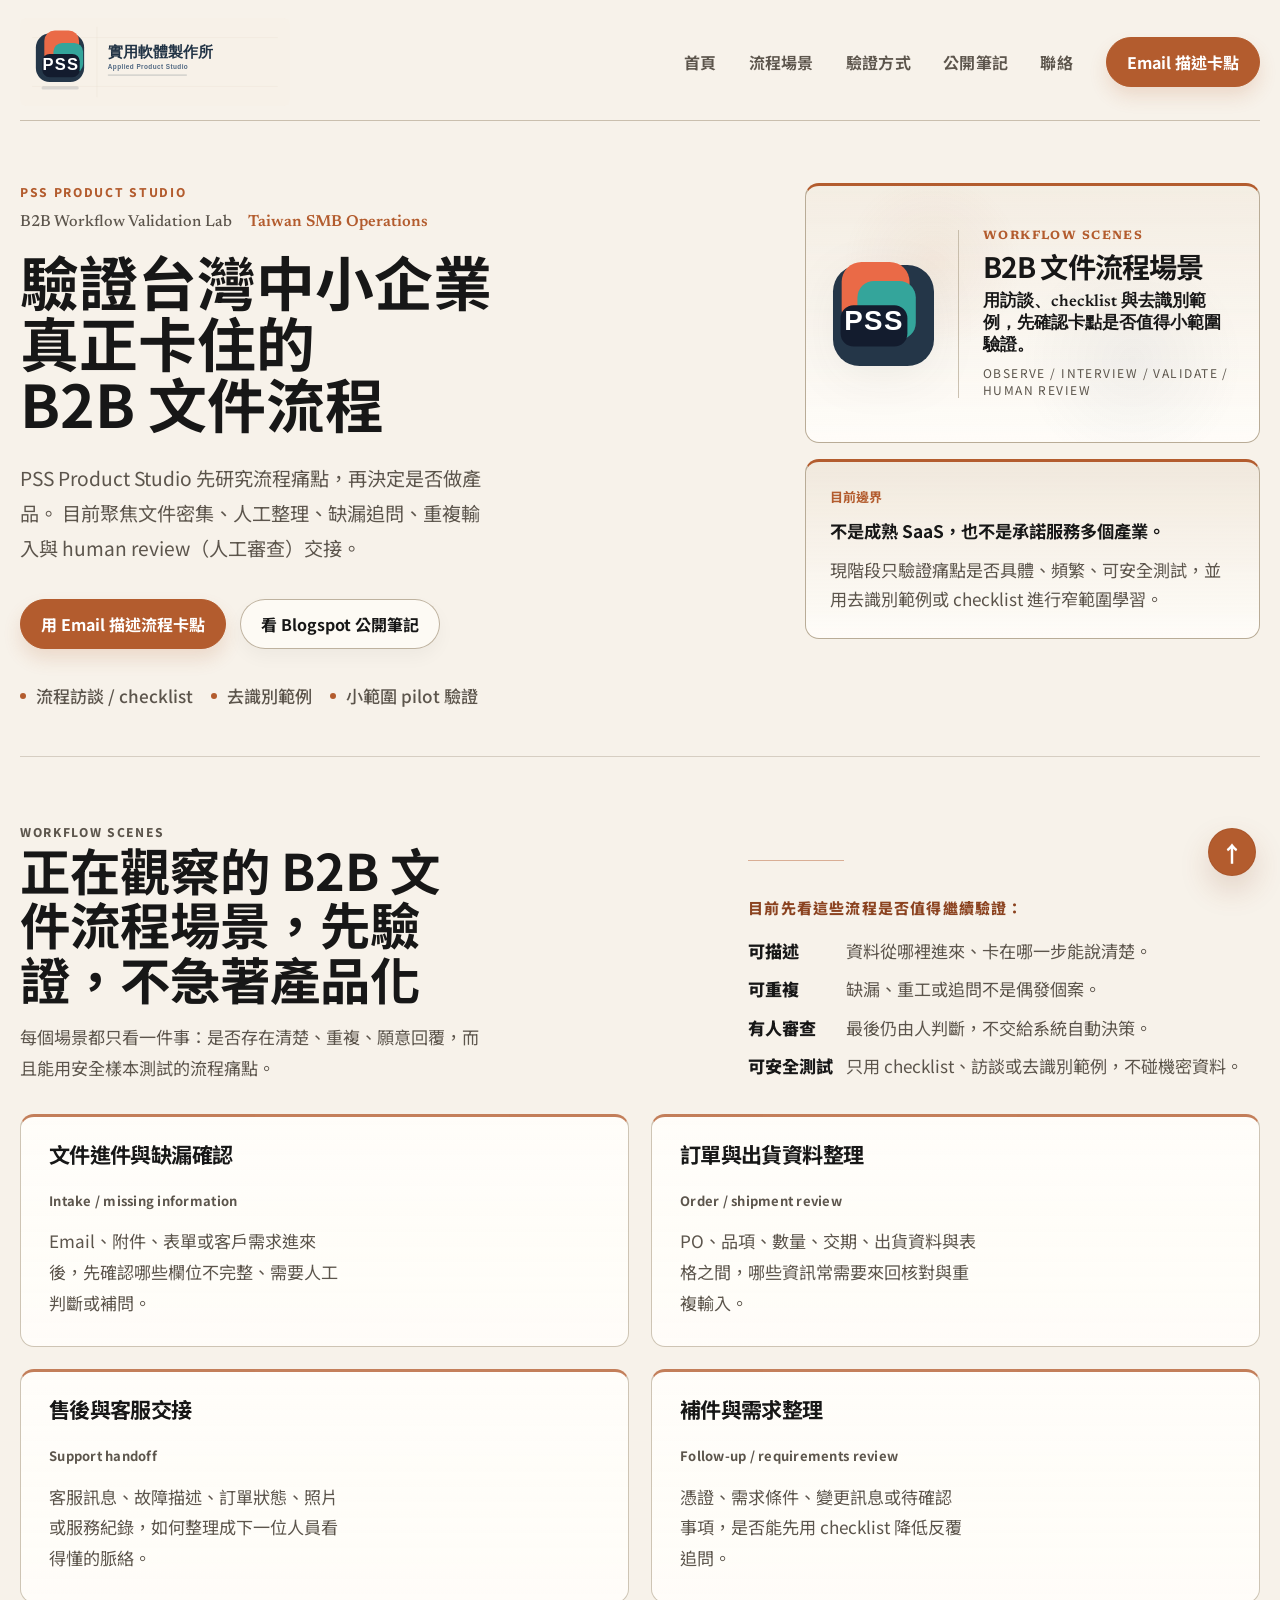
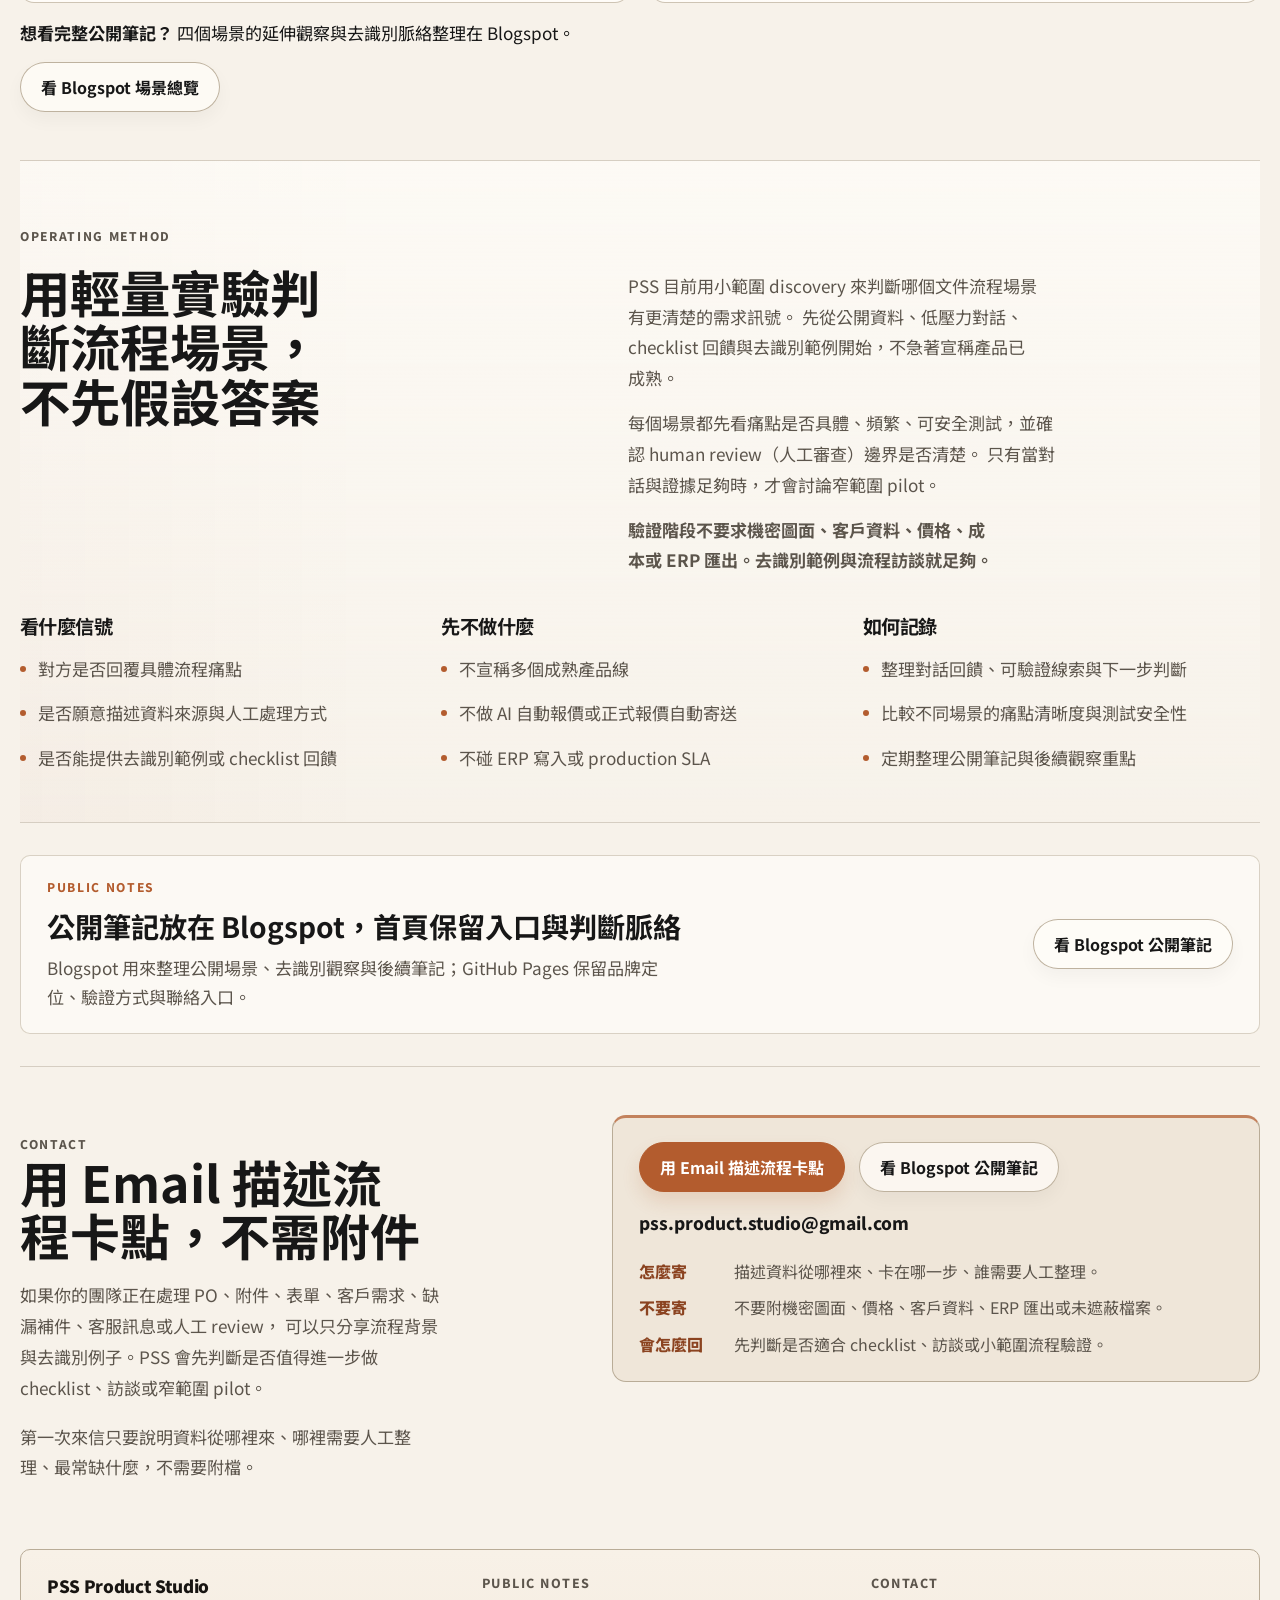
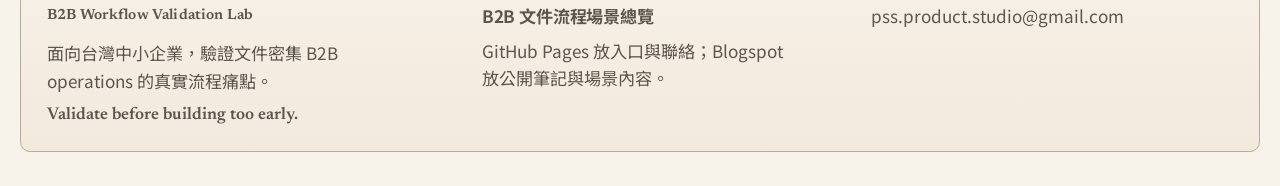
==== commit f29c3a47: "Move scene note link into section followup" ====
--- a/docs/index.html
+++ b/docs/index.html
@@ -51,7 +51,7 @@
     <link rel="icon" type="image/png" sizes="192x192" href="./assets/pss-ok2-favicon-192.png" />
     <link rel="apple-touch-icon" href="./assets/pss-ok2-favicon-192.png" />
     <link rel="manifest" href="./site.webmanifest" />
-    <link rel="stylesheet" href="./styles.css?v=20260910-6" />
+    <link rel="stylesheet" href="./styles.css?v=20260910-7" />
     <script type="application/ld+json">
       {
         "@context": "https://schema.org",
@@ -194,8 +194,14 @@
               <h3>補件與需求整理</h3>
               <p class="card-kicker">Follow-up / requirements review</p>
               <p>憑證、需求條件、變更訊息或待確認事項，是否能先用 checklist 降低反覆追問。</p>
-              <p class="card-output"><a href="https://pssproductstudio.blogspot.com/2026/09/b2b.html" target="_blank" rel="noopener">看公開筆記中的完整場景</a></p>
-            </article>
+            </article>
+          </div>
+          <div class="scene-followup">
+            <p>
+              <strong>想看完整公開筆記？</strong>
+              <span>四個場景的延伸觀察與去識別脈絡整理在 Blogspot。</span>
+            </p>
+            <a class="button button-secondary" href="https://pssproductstudio.blogspot.com/2026/09/b2b.html" target="_blank" rel="noopener">看 Blogspot 場景總覽</a>
           </div>
         </section>
 
--- a/docs/styles.css
+++ b/docs/styles.css
@@ -1468,8 +1468,8 @@
   }
 
   .hero {
-    gap: 24px;
-    padding-top: 28px;
+    gap: 20px;
+    padding-top: 20px;
   }
 
   .hero h1,
@@ -1479,7 +1479,7 @@
   }
 
   .brandmark {
-    width: min(100%, 198px);
+    width: min(100%, 184px);
   }
 
   .main-nav {
@@ -1507,13 +1507,13 @@
   }
 
   .hero-brandplate {
-    grid-template-columns: 92px minmax(0, 1fr);
+    grid-template-columns: 84px minmax(0, 1fr);
     gap: 18px;
     padding: 16px 0;
   }
 
   .hero-logo {
-    width: min(100%, 92px);
+    width: min(100%, 84px);
   }
 
   .hero-brandcopy strong {
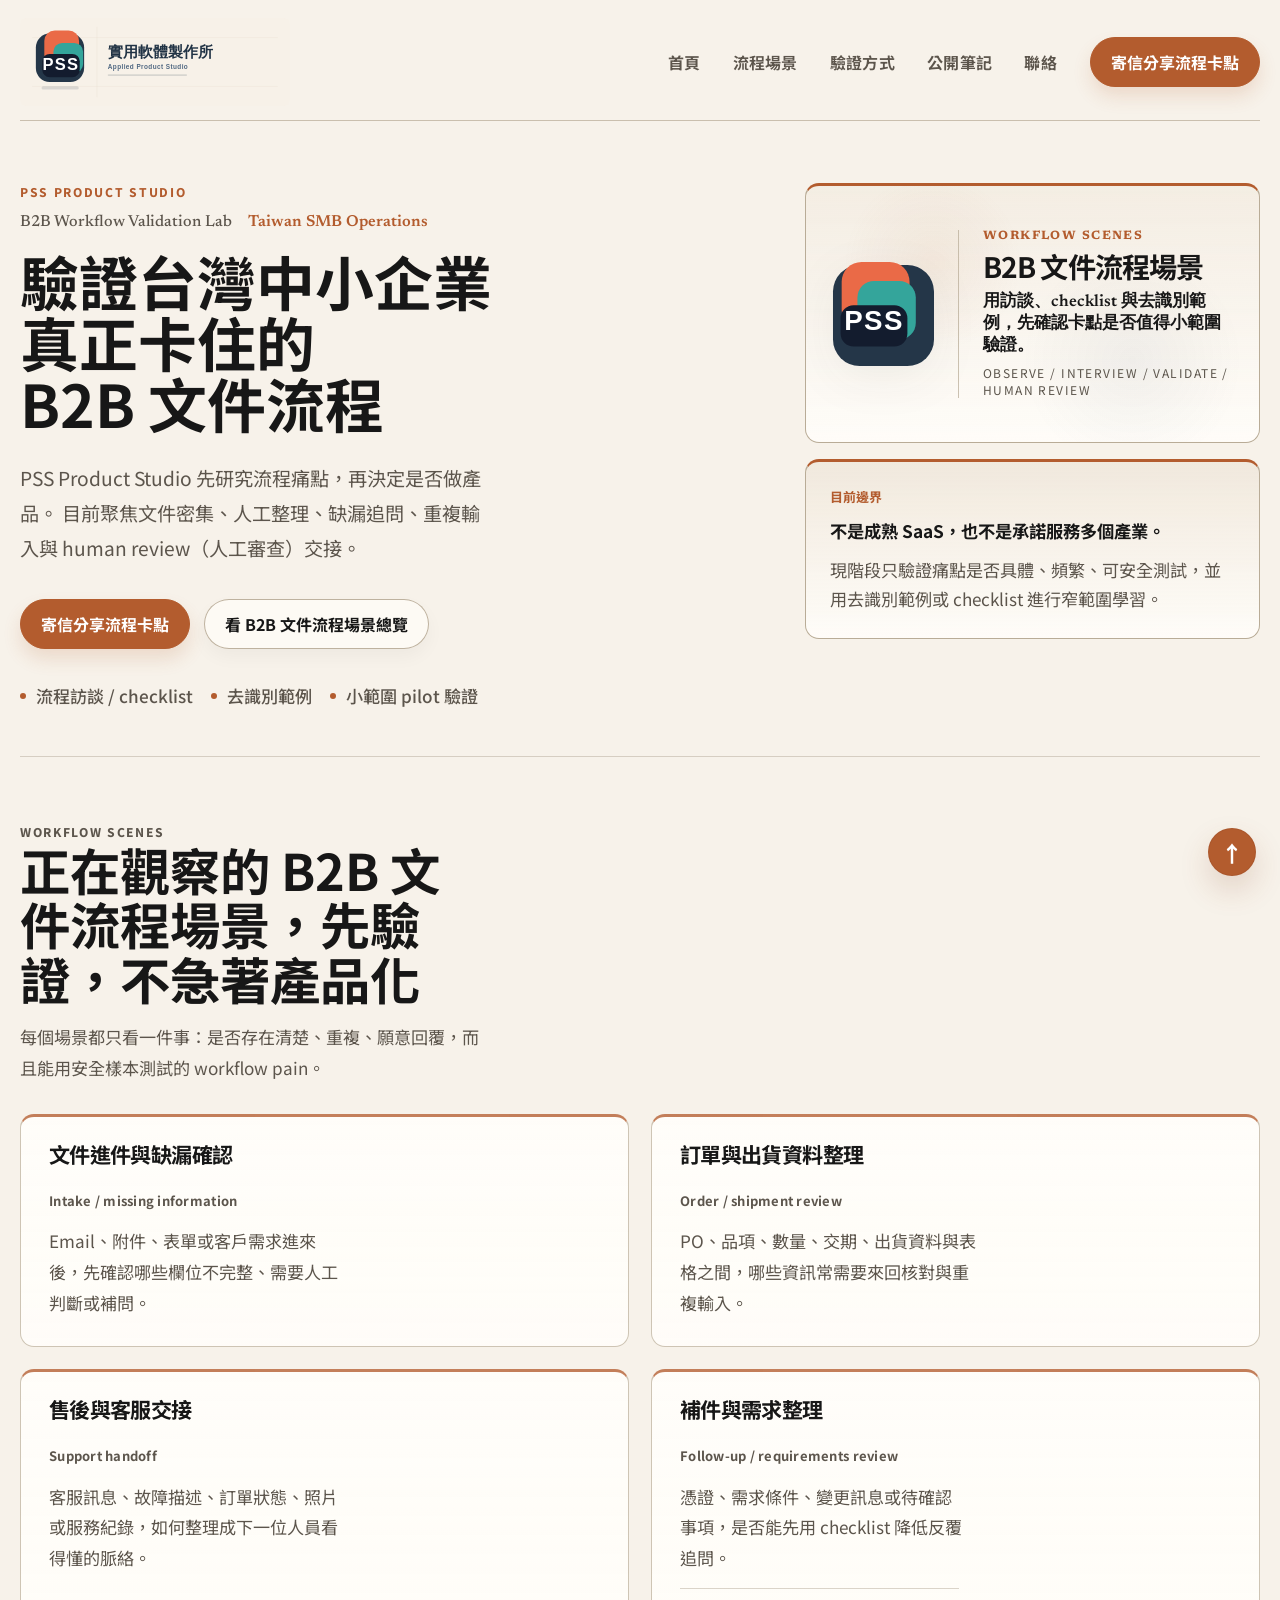
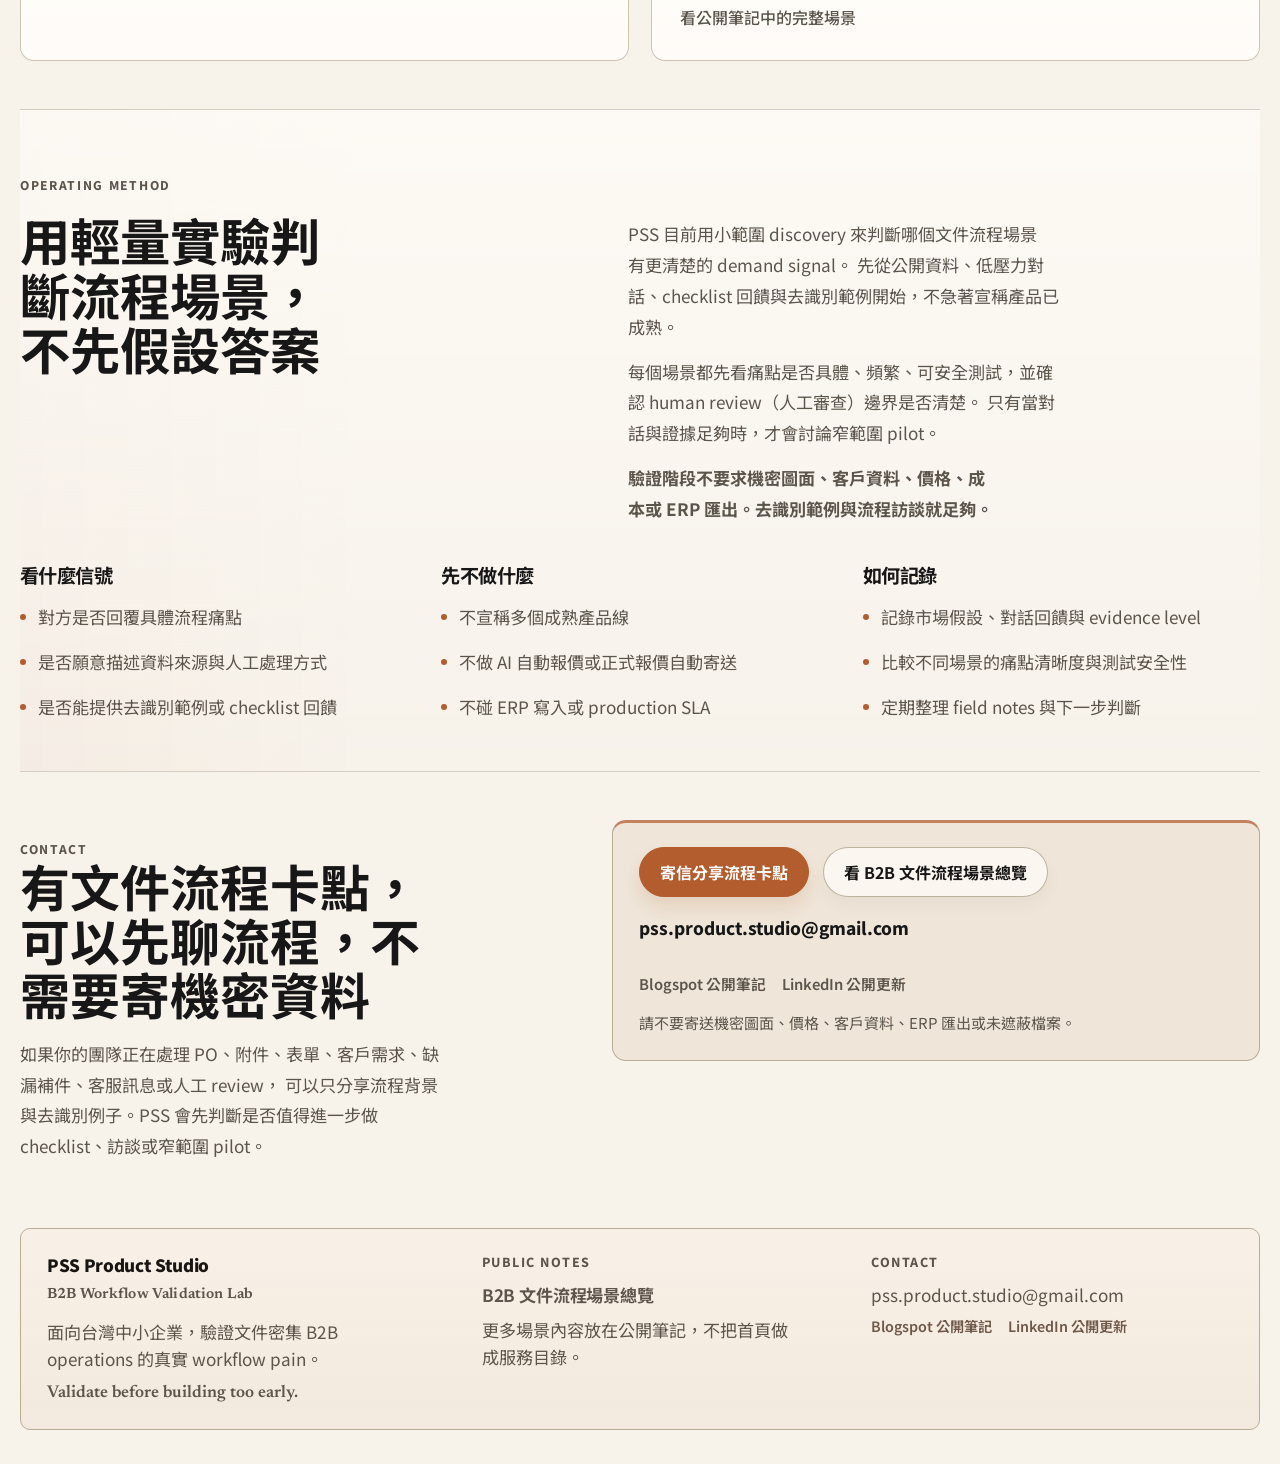
==== commit ed19b5d5: "Add public channel links to homepage Keep GitHub Pages as the hub while adding Blogspot public notes" ====
--- a/docs/index.html
+++ b/docs/index.html
@@ -51,7 +51,7 @@
     <link rel="icon" type="image/png" sizes="192x192" href="./assets/pss-ok2-favicon-192.png" />
     <link rel="apple-touch-icon" href="./assets/pss-ok2-favicon-192.png" />
     <link rel="manifest" href="./site.webmanifest" />
-    <link rel="stylesheet" href="./styles.css?v=20260910-7" />
+    <link rel="stylesheet" href="./styles.css?v=20260908" />
     <script type="application/ld+json">
       {
         "@context": "https://schema.org",
@@ -68,6 +68,10 @@
           "B2B Workflow Validation",
           "Workflow Discovery",
           "Human Review Validation"
+        ],
+        "sameAs": [
+          "https://pssproductstudio.blogspot.com/2026/09/b2b.html",
+          "https://www.linkedin.com/in/%E5%AF%A6%E7%94%A8%E8%BB%9F%E9%AB%94%E8%A3%BD%E4%BD%9C%E6%89%80-pss-b6646b433/"
         ]
       }
     </script>
@@ -84,13 +88,13 @@
           <a href="#top">首頁</a>
           <a href="#lanes">流程場景</a>
           <a href="#method">驗證方式</a>
-          <a href="#notes">公開筆記</a>
+          <a href="https://pssproductstudio.blogspot.com/2026/09/b2b.html" target="_blank" rel="noopener">公開筆記</a>
           <a href="#contact">聯絡</a>
         </nav>
         <a
           class="button button-primary header-cta"
-          href="mailto:pss.product.studio@gmail.com?subject=%E6%83%B3%E8%AB%8B%E6%95%99%20B2B%20%E6%96%87%E4%BB%B6%E6%B5%81%E7%A8%8B%E5%8D%A1%E9%BB%9E&body=%E6%82%A8%E5%A5%BD%20PSS%EF%BC%8C%0A%0A%E6%88%91%E6%83%B3%E5%88%86%E4%BA%AB%E4%B8%80%E5%80%8B%20B2B%20%E6%B5%81%E7%A8%8B%E5%8D%A1%E9%BB%9E%E3%80%82%0A%0A1.%20%E8%A1%8C%E6%A5%AD%20%2F%20%E5%9C%98%E9%9A%8A%EF%BC%9A%0A2.%20%E8%B3%87%E8%A8%8A%E5%BE%9E%E5%93%AA%E8%A3%A1%E9%80%B2%E4%BE%86%EF%BC%9A%0A3.%20%E7%8F%BE%E5%9C%A8%E8%A6%81%E4%BA%BA%E5%B7%A5%E6%95%B4%E7%90%86%E7%9A%84%E5%9C%B0%E6%96%B9%EF%BC%9A%0A4.%20%E6%9C%80%E5%B8%B8%E7%BC%BA%E5%B0%91%E6%88%96%E8%A6%81%E8%BF%BD%E5%95%8F%E7%9A%84%E8%B3%87%E8%A8%8A%EF%BC%9A%0A%0A%E8%AB%8B%E4%B8%8D%E8%A6%81%E5%AF%84%E9%80%81%E6%A9%9F%E5%AF%86%E5%9C%96%E9%9D%A2%E3%80%81%E5%83%B9%E6%A0%BC%E3%80%81%E5%AE%A2%E6%88%B6%E8%B3%87%E6%96%99%E3%80%81ERP%20%E5%B0%8E%E5%87%BA%E6%88%96%E6%9C%AA%E9%81%AE%E8%94%BD%E6%AA%94%E6%A1%88%E3%80%82"
-          >Email 描述卡點</a
+          href="mailto:pss.product.studio@gmail.com?subject=Workflow%20Bottleneck%20-%20GitHub"
+          >寄信分享流程卡點</a
         >
       </header>
 
@@ -115,10 +119,10 @@
             <div class="hero-actions">
               <a
                 class="button button-primary"
-                href="mailto:pss.product.studio@gmail.com?subject=%E6%83%B3%E8%AB%8B%E6%95%99%20B2B%20%E6%96%87%E4%BB%B6%E6%B5%81%E7%A8%8B%E5%8D%A1%E9%BB%9E&body=%E6%82%A8%E5%A5%BD%20PSS%EF%BC%8C%0A%0A%E6%88%91%E6%83%B3%E5%88%86%E4%BA%AB%E4%B8%80%E5%80%8B%20B2B%20%E6%B5%81%E7%A8%8B%E5%8D%A1%E9%BB%9E%E3%80%82%0A%0A1.%20%E8%A1%8C%E6%A5%AD%20%2F%20%E5%9C%98%E9%9A%8A%EF%BC%9A%0A2.%20%E8%B3%87%E8%A8%8A%E5%BE%9E%E5%93%AA%E8%A3%A1%E9%80%B2%E4%BE%86%EF%BC%9A%0A3.%20%E7%8F%BE%E5%9C%A8%E8%A6%81%E4%BA%BA%E5%B7%A5%E6%95%B4%E7%90%86%E7%9A%84%E5%9C%B0%E6%96%B9%EF%BC%9A%0A4.%20%E6%9C%80%E5%B8%B8%E7%BC%BA%E5%B0%91%E6%88%96%E8%A6%81%E8%BF%BD%E5%95%8F%E7%9A%84%E8%B3%87%E8%A8%8A%EF%BC%9A%0A%0A%E8%AB%8B%E4%B8%8D%E8%A6%81%E5%AF%84%E9%80%81%E6%A9%9F%E5%AF%86%E5%9C%96%E9%9D%A2%E3%80%81%E5%83%B9%E6%A0%BC%E3%80%81%E5%AE%A2%E6%88%B6%E8%B3%87%E6%96%99%E3%80%81ERP%20%E5%B0%8E%E5%87%BA%E6%88%96%E6%9C%AA%E9%81%AE%E8%94%BD%E6%AA%94%E6%A1%88%E3%80%82"
-                >用 Email 描述流程卡點</a
+                href="mailto:pss.product.studio@gmail.com?subject=Workflow%20Bottleneck%20-%20GitHub&body=%E6%82%A8%E5%A5%BD%20PSS%EF%BC%8C%0A%0A%E6%88%91%E6%83%B3%E5%88%86%E4%BA%AB%E4%B8%80%E5%80%8B%20B2B%20%E6%B5%81%E7%A8%8B%E5%8D%A1%E9%BB%9E%E3%80%82%0A%0A1.%20%E8%A1%8C%E6%A5%AD%20%2F%20%E5%9C%98%E9%9A%8A%EF%BC%9A%0A2.%20%E8%B3%87%E8%A8%8A%E5%BE%9E%E5%93%AA%E8%A3%A1%E9%80%B2%E4%BE%86%EF%BC%9A%0A3.%20%E7%8F%BE%E5%9C%A8%E8%A6%81%E4%BA%BA%E5%B7%A5%E6%95%B4%E7%90%86%E7%9A%84%E5%9C%B0%E6%96%B9%EF%BC%9A%0A4.%20%E6%9C%80%E5%B8%B8%E7%BC%BA%E5%B0%91%E6%88%96%E8%A6%81%E8%BF%BD%E5%95%8F%E7%9A%84%E8%B3%87%E8%A8%8A%EF%BC%9A%0A%0A%E8%AB%8B%E4%B8%8D%E8%A6%81%E5%AF%84%E9%80%81%E6%A9%9F%E5%AF%86%E5%9C%96%E9%9D%A2%E3%80%81%E5%83%B9%E6%A0%BC%E3%80%81%E5%AE%A2%E6%88%B6%E8%B3%87%E6%96%99%E3%80%81ERP%20%E5%B0%8E%E5%87%BA%E6%88%96%E6%9C%AA%E9%81%AE%E8%94%BD%E6%AA%94%E6%A1%88%E3%80%82"
+                >寄信分享流程卡點</a
               >
-              <a class="button button-secondary" href="https://pssproductstudio.blogspot.com/2026/09/b2b.html" target="_blank" rel="noopener">看 Blogspot 公開筆記</a>
+              <a class="button button-secondary" href="https://pssproductstudio.blogspot.com/2026/09/b2b.html" target="_blank" rel="noopener">看 B2B 文件流程場景總覽</a>
             </div>
             <ul class="hero-points">
               <li>流程訪談 / checklist</li>
@@ -155,23 +159,12 @@
         </section>
 
         <section id="lanes" class="section">
-          <div class="section-heading split-intro">
-            <div>
-              <p class="eyebrow">Workflow Scenes</p>
-              <h2>正在觀察的 B2B 文件流程場景，先驗證，不急著產品化</h2>
-              <p>
-                每個場景都只看一件事：是否存在清楚、重複、願意回覆，而且能用安全樣本測試的流程痛點。
-              </p>
-            </div>
-            <aside class="intro-checkpoints" aria-label="流程場景判斷點">
-              <p>目前先看這些流程是否值得繼續驗證：</p>
-              <ul>
-                <li><strong>可描述</strong><span>資料從哪裡進來、卡在哪一步能說清楚。</span></li>
-                <li><strong>可重複</strong><span>缺漏、重工或追問不是偶發個案。</span></li>
-                <li><strong>有人審查</strong><span>最後仍由人判斷，不交給系統自動決策。</span></li>
-                <li><strong>可安全測試</strong><span>只用 checklist、訪談或去識別範例，不碰機密資料。</span></li>
-              </ul>
-            </aside>
+          <div class="section-heading">
+            <p class="eyebrow">Workflow Scenes</p>
+            <h2>正在觀察的 B2B 文件流程場景，先驗證，不急著產品化</h2>
+            <p>
+              每個場景都只看一件事：是否存在清楚、重複、願意回覆，而且能用安全樣本測試的 workflow pain。
+            </p>
           </div>
 
           <div class="service-grid scene-grid">
@@ -194,14 +187,10 @@
               <h3>補件與需求整理</h3>
               <p class="card-kicker">Follow-up / requirements review</p>
               <p>憑證、需求條件、變更訊息或待確認事項，是否能先用 checklist 降低反覆追問。</p>
-            </article>
-          </div>
-          <div class="scene-followup">
-            <p>
-              <strong>想看完整公開筆記？</strong>
-              <span>四個場景的延伸觀察與去識別脈絡整理在 Blogspot。</span>
-            </p>
-            <a class="button button-secondary" href="https://pssproductstudio.blogspot.com/2026/09/b2b.html" target="_blank" rel="noopener">看 Blogspot 場景總覽</a>
+              <p class="card-output">
+                <a href="https://pssproductstudio.blogspot.com/2026/09/b2b.html" target="_blank" rel="noopener">看公開筆記中的完整場景</a>
+              </p>
+            </article>
           </div>
         </section>
 
@@ -211,7 +200,7 @@
             <h2>用輕量實驗判斷流程場景，不先假設答案</h2>
             <div class="about-copy">
               <p>
-                PSS 目前用小範圍 discovery 來判斷哪個文件流程場景有更清楚的需求訊號。
+                PSS 目前用小範圍 discovery 來判斷哪個文件流程場景有更清楚的 demand signal。
                 先從公開資料、低壓力對話、checklist 回饋與去識別範例開始，不急著宣稱產品已成熟。
               </p>
               <p>
@@ -244,37 +233,21 @@
             <article class="info-block">
               <h3>如何記錄</h3>
               <ul class="plain-list">
-                <li>整理對話回饋、可驗證線索與下一步判斷</li>
+                <li>記錄市場假設、對話回饋與 evidence level</li>
                 <li>比較不同場景的痛點清晰度與測試安全性</li>
-                <li>定期整理公開筆記與後續觀察重點</li>
+                <li>定期整理 field notes 與下一步判斷</li>
               </ul>
             </article>
-          </div>
-        </section>
-
-        <section id="notes" class="section notes-section">
-          <div class="notes-panel">
-            <div>
-              <p class="eyebrow">Public Notes</p>
-              <h2>公開筆記放在 Blogspot，首頁保留入口與判斷脈絡</h2>
-              <p>
-                Blogspot 用來整理公開場景、去識別觀察與後續筆記；GitHub Pages 保留品牌定位、驗證方式與聯絡入口。
-              </p>
-            </div>
-            <a class="button button-secondary" href="https://pssproductstudio.blogspot.com/2026/09/b2b.html" target="_blank" rel="noopener">看 Blogspot 公開筆記</a>
           </div>
         </section>
 
         <section id="contact" class="section contact-section">
           <div class="contact-copy">
             <p class="eyebrow">Contact</p>
-            <h2>用 Email 描述流程卡點，不需附件</h2>
+            <h2>有文件流程卡點，可以先聊流程，不需要寄機密資料</h2>
             <p>
               如果你的團隊正在處理 PO、附件、表單、客戶需求、缺漏補件、客服訊息或人工 review，
               可以只分享流程背景與去識別例子。PSS 會先判斷是否值得進一步做 checklist、訪談或窄範圍 pilot。
-            </p>
-            <p>
-              第一次來信只要說明資料從哪裡來、哪裡需要人工整理、最常缺什麼，不需要附檔。
             </p>
           </div>
 
@@ -282,19 +255,21 @@
             <div class="contact-actions">
               <a
                 class="button button-primary"
-                href="mailto:pss.product.studio@gmail.com?subject=%E6%83%B3%E8%AB%8B%E6%95%99%20B2B%20%E6%96%87%E4%BB%B6%E6%B5%81%E7%A8%8B%E5%8D%A1%E9%BB%9E&body=%E6%82%A8%E5%A5%BD%20PSS%EF%BC%8C%0A%0A%E6%88%91%E6%83%B3%E5%88%86%E4%BA%AB%E4%B8%80%E5%80%8B%20B2B%20%E6%B5%81%E7%A8%8B%E5%8D%A1%E9%BB%9E%E3%80%82%0A%0A1.%20%E8%A1%8C%E6%A5%AD%20%2F%20%E5%9C%98%E9%9A%8A%EF%BC%9A%0A2.%20%E8%B3%87%E8%A8%8A%E5%BE%9E%E5%93%AA%E8%A3%A1%E9%80%B2%E4%BE%86%EF%BC%9A%0A3.%20%E7%8F%BE%E5%9C%A8%E8%A6%81%E4%BA%BA%E5%B7%A5%E6%95%B4%E7%90%86%E7%9A%84%E5%9C%B0%E6%96%B9%EF%BC%9A%0A4.%20%E6%9C%80%E5%B8%B8%E7%BC%BA%E5%B0%91%E6%88%96%E8%A6%81%E8%BF%BD%E5%95%8F%E7%9A%84%E8%B3%87%E8%A8%8A%EF%BC%9A%0A%0A%E8%AB%8B%E4%B8%8D%E8%A6%81%E5%AF%84%E9%80%81%E6%A9%9F%E5%AF%86%E5%9C%96%E9%9D%A2%E3%80%81%E5%83%B9%E6%A0%BC%E3%80%81%E5%AE%A2%E6%88%B6%E8%B3%87%E6%96%99%E3%80%81ERP%20%E5%B0%8E%E5%87%BA%E6%88%96%E6%9C%AA%E9%81%AE%E8%94%BD%E6%AA%94%E6%A1%88%E3%80%82"
-                >用 Email 描述流程卡點</a
+                href="mailto:pss.product.studio@gmail.com?subject=Workflow%20Bottleneck%20-%20GitHub"
+                >寄信分享流程卡點</a
               >
-              <a class="button button-secondary" href="https://pssproductstudio.blogspot.com/2026/09/b2b.html" target="_blank" rel="noopener">看 Blogspot 公開筆記</a>
+              <a class="button button-secondary" href="https://pssproductstudio.blogspot.com/2026/09/b2b.html" target="_blank" rel="noopener">看 B2B 文件流程場景總覽</a>
             </div>
             <p class="contact-email">
               <a href="mailto:pss.product.studio@gmail.com">pss.product.studio@gmail.com</a>
             </p>
-            <div class="contact-guide" aria-label="第一次來信建議">
-              <p><strong>怎麼寄</strong><span>描述資料從哪裡來、卡在哪一步、誰需要人工整理。</span></p>
-              <p><strong>不要寄</strong><span>不要附機密圖面、價格、客戶資料、ERP 匯出或未遮蔽檔案。</span></p>
-              <p><strong>會怎麼回</strong><span>先判斷是否適合 checklist、訪談或小範圍流程驗證。</span></p>
-            </div>
+            <div class="contact-socials" aria-label="公開連結">
+              <a class="social-link" href="https://pssproductstudio.blogspot.com/2026/09/b2b.html" target="_blank" rel="noopener">Blogspot 公開筆記</a>
+              <a class="social-link" href="https://www.linkedin.com/in/%E5%AF%A6%E7%94%A8%E8%BB%9F%E9%AB%94%E8%A3%BD%E4%BD%9C%E6%89%80-pss-b6646b433/" target="_blank" rel="noopener">LinkedIn 公開更新</a>
+            </div>
+            <p class="contact-hint">
+              請不要寄送機密圖面、價格、客戶資料、ERP 匯出或未遮蔽檔案。
+            </p>
           </div>
         </section>
       </main>
@@ -304,22 +279,26 @@
           <div class="footer-brand">
             <strong>PSS Product Studio</strong>
             <p class="footer-subtitle">B2B Workflow Validation Lab</p>
-            <p class="footer-summary">面向台灣中小企業，驗證文件密集 B2B operations 的真實流程痛點。</p>
+            <p class="footer-summary">面向台灣中小企業，驗證文件密集 B2B operations 的真實 workflow pain。</p>
             <p class="footer-slogan">Validate before building too early.</p>
           </div>
           <div class="footer-bridge">
             <p class="footer-bridge-title">Public notes</p>
             <p class="footer-bridge-list">B2B 文件流程場景總覽</p>
-            <p class="footer-bridge-copy">GitHub Pages 放入口與聯絡；Blogspot 放公開筆記與場景內容。</p>
+            <p class="footer-bridge-copy">更多場景內容放在公開筆記，不把首頁做成服務目錄。</p>
           </div>
           <div class="footer-meta">
             <p class="footer-meta-title">Contact</p>
             <p><a href="mailto:pss.product.studio@gmail.com">pss.product.studio@gmail.com</a></p>
+            <div class="footer-socials" aria-label="公開連結">
+              <a class="social-link" href="https://pssproductstudio.blogspot.com/2026/09/b2b.html" target="_blank" rel="noopener">Blogspot 公開筆記</a>
+              <a class="social-link" href="https://www.linkedin.com/in/%E5%AF%A6%E7%94%A8%E8%BB%9F%E9%AB%94%E8%A3%BD%E4%BD%9C%E6%89%80-pss-b6646b433/" target="_blank" rel="noopener">LinkedIn 公開更新</a>
+            </div>
           </div>
         </div>
       </footer>
     </div>
     <a class="back-to-top" href="#top" aria-label="回到頁面頂端">↑</a>
-    <script src="./script.js?v=20260910-1"></script>
+    <script src="./script.js"></script>
   </body>
 </html>
--- a/docs/styles.css
+++ b/docs/styles.css
@@ -792,6 +792,32 @@
   grid-template-columns: repeat(2, minmax(0, 1fr));
 }
 
+.scene-followup {
+  display: grid;
+  grid-template-columns: minmax(0, 1fr) auto;
+  gap: 18px;
+  align-items: center;
+  margin-top: 18px;
+  padding: 18px 22px;
+  background: rgba(255, 253, 249, 0.58);
+  border: 1px solid rgba(185, 172, 151, 0.6);
+  border-radius: var(--radius-sm);
+}
+
+.scene-followup p {
+  display: flex;
+  flex-wrap: wrap;
+  gap: 8px 12px;
+  margin: 0;
+  color: var(--muted);
+  line-height: 1.65;
+}
+
+.scene-followup strong {
+  color: var(--ink);
+  font-weight: 850;
+}
+
 .card-reason {
   color: var(--ink);
   font-weight: 600;
@@ -1445,6 +1471,11 @@
     grid-template-columns: 1fr;
     align-items: start;
   }
+
+  .scene-followup {
+    grid-template-columns: 1fr;
+    align-items: start;
+  }
 }
 
 @media (max-width: 820px) {
@@ -1611,6 +1642,15 @@
     font-size: 1.55rem;
   }
 
+  .scene-followup {
+    padding: 18px;
+  }
+
+  .scene-followup p {
+    display: grid;
+    gap: 6px;
+  }
+
   .contact-guide p {
     grid-template-columns: 1fr;
     gap: 4px;
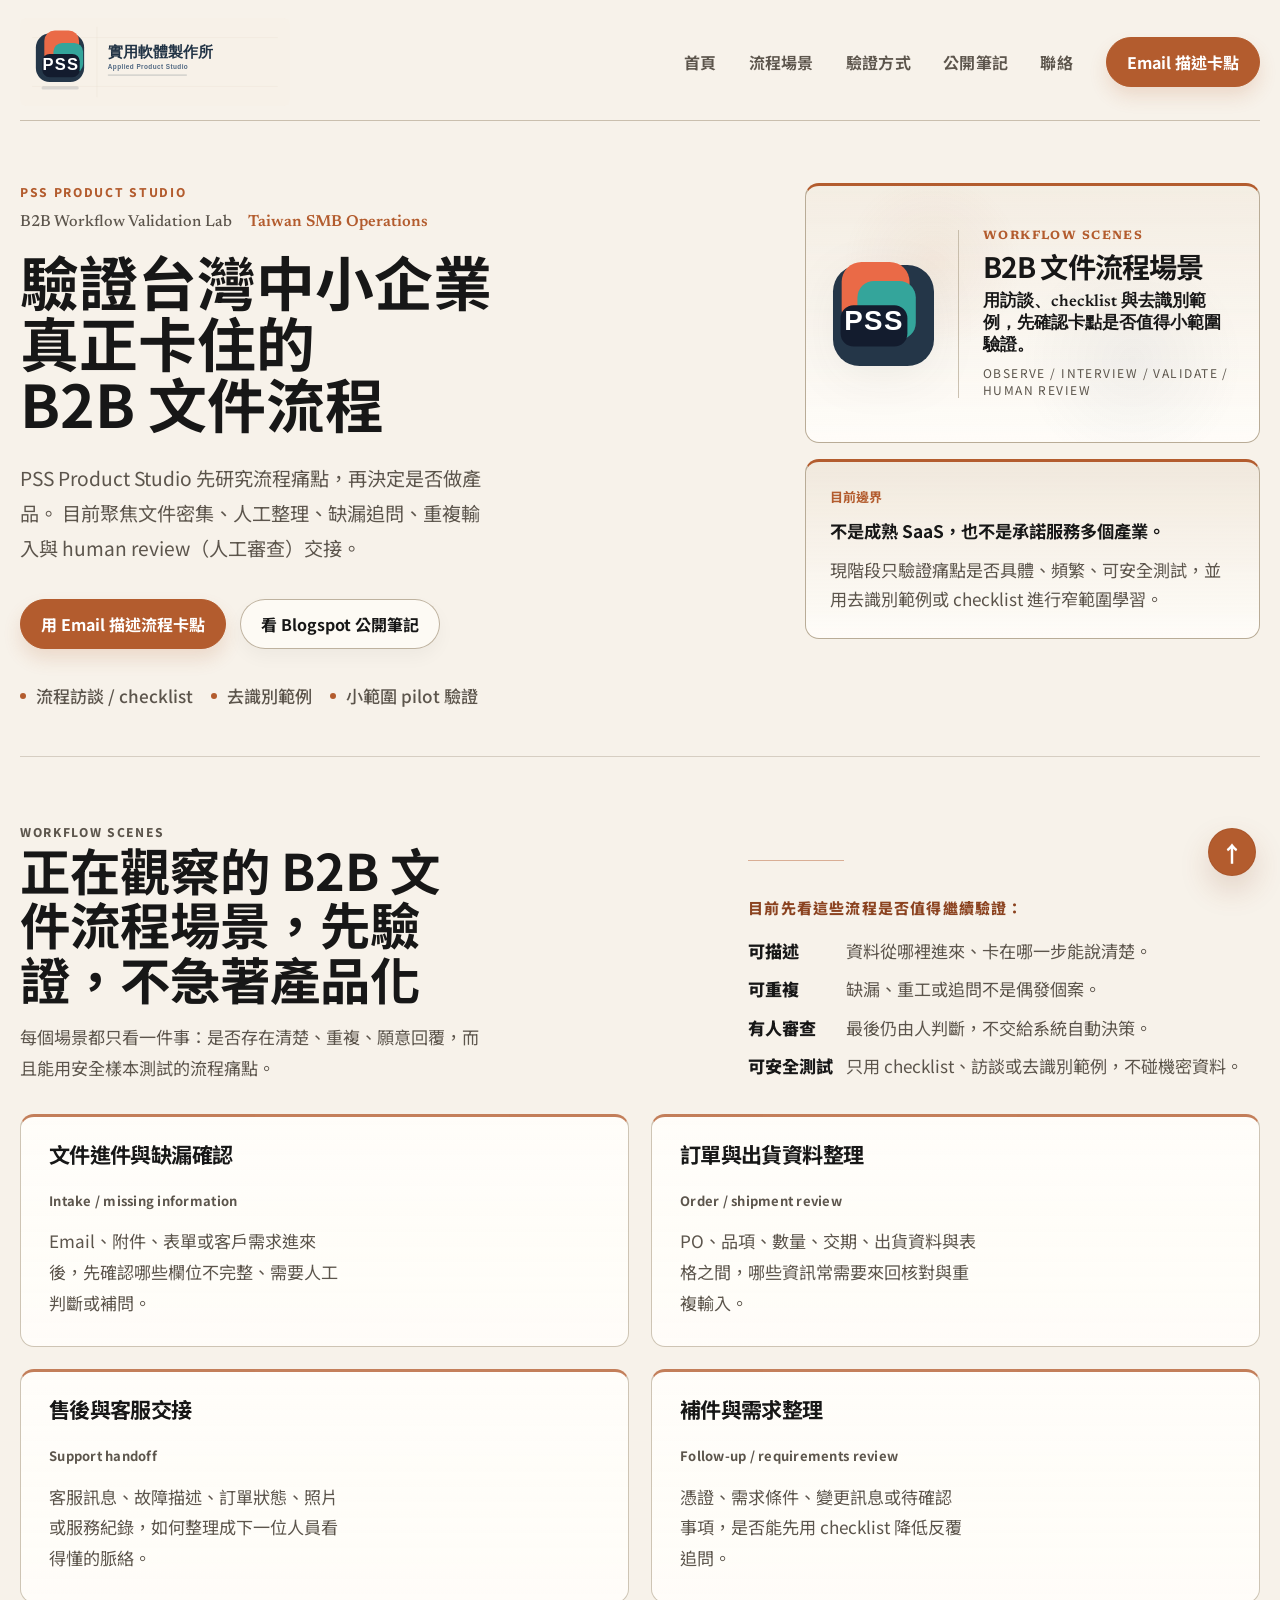
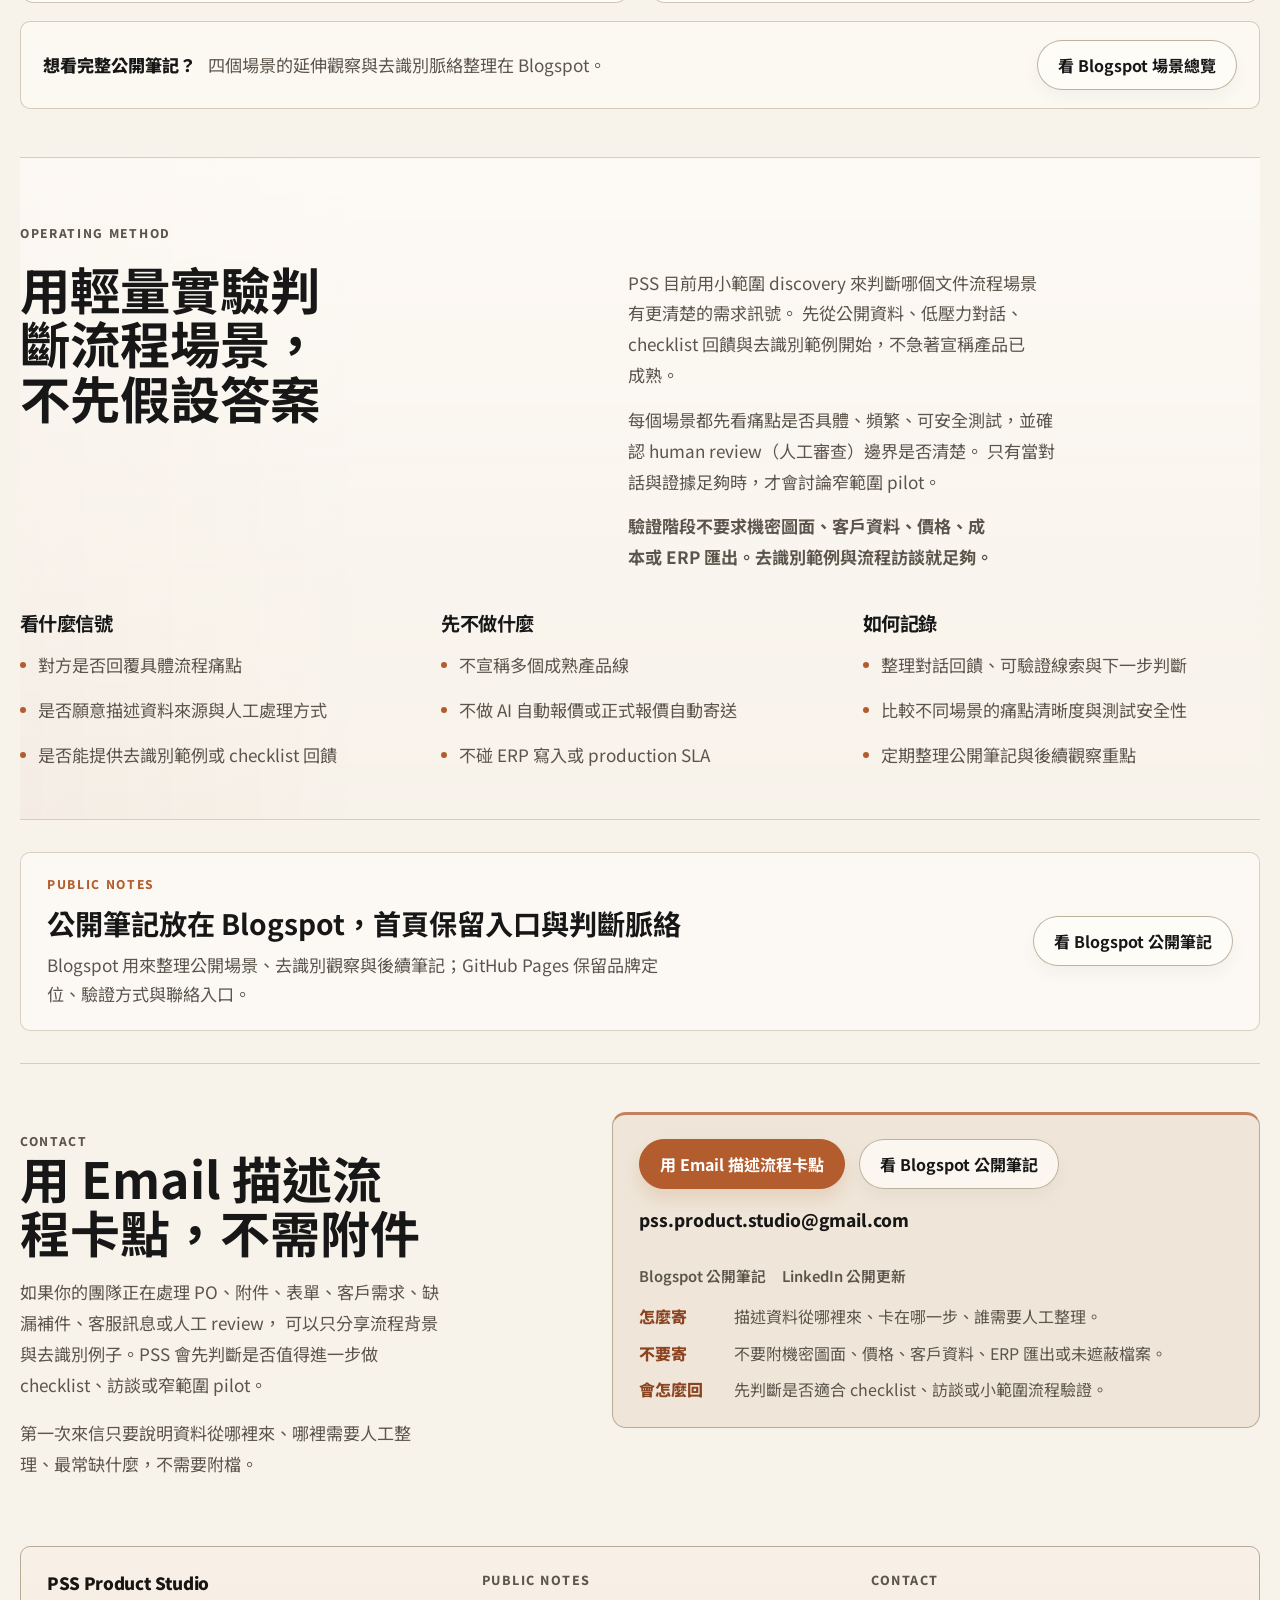
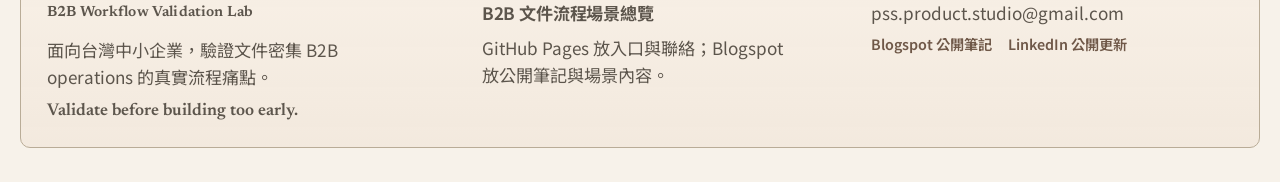
==== commit 7d51c39f: "Preserve homepage polish and add public links Restore the latest polished homepage source while addi" ====
--- a/docs/index.html
+++ b/docs/index.html
@@ -51,7 +51,7 @@
     <link rel="icon" type="image/png" sizes="192x192" href="./assets/pss-ok2-favicon-192.png" />
     <link rel="apple-touch-icon" href="./assets/pss-ok2-favicon-192.png" />
     <link rel="manifest" href="./site.webmanifest" />
-    <link rel="stylesheet" href="./styles.css?v=20260908" />
+    <link rel="stylesheet" href="./styles.css?v=20260910-7" />
     <script type="application/ld+json">
       {
         "@context": "https://schema.org",
@@ -88,13 +88,13 @@
           <a href="#top">首頁</a>
           <a href="#lanes">流程場景</a>
           <a href="#method">驗證方式</a>
-          <a href="https://pssproductstudio.blogspot.com/2026/09/b2b.html" target="_blank" rel="noopener">公開筆記</a>
+          <a href="#notes">公開筆記</a>
           <a href="#contact">聯絡</a>
         </nav>
         <a
           class="button button-primary header-cta"
-          href="mailto:pss.product.studio@gmail.com?subject=Workflow%20Bottleneck%20-%20GitHub"
-          >寄信分享流程卡點</a
+          href="mailto:pss.product.studio@gmail.com?subject=Workflow%20Bottleneck%20-%20GitHub&body=%E6%82%A8%E5%A5%BD%20PSS%EF%BC%8C%0A%0A%E6%88%91%E6%83%B3%E5%88%86%E4%BA%AB%E4%B8%80%E5%80%8B%20B2B%20%E6%B5%81%E7%A8%8B%E5%8D%A1%E9%BB%9E%E3%80%82%0A%0A1.%20%E8%A1%8C%E6%A5%AD%20%2F%20%E5%9C%98%E9%9A%8A%EF%BC%9A%0A2.%20%E8%B3%87%E8%A8%8A%E5%BE%9E%E5%93%AA%E8%A3%A1%E9%80%B2%E4%BE%86%EF%BC%9A%0A3.%20%E7%8F%BE%E5%9C%A8%E8%A6%81%E4%BA%BA%E5%B7%A5%E6%95%B4%E7%90%86%E7%9A%84%E5%9C%B0%E6%96%B9%EF%BC%9A%0A4.%20%E6%9C%80%E5%B8%B8%E7%BC%BA%E5%B0%91%E6%88%96%E8%A6%81%E8%BF%BD%E5%95%8F%E7%9A%84%E8%B3%87%E8%A8%8A%EF%BC%9A%0A%0A%E8%AB%8B%E4%B8%8D%E8%A6%81%E5%AF%84%E9%80%81%E6%A9%9F%E5%AF%86%E5%9C%96%E9%9D%A2%E3%80%81%E5%83%B9%E6%A0%BC%E3%80%81%E5%AE%A2%E6%88%B6%E8%B3%87%E6%96%99%E3%80%81ERP%20%E5%B0%8E%E5%87%BA%E6%88%96%E6%9C%AA%E9%81%AE%E8%94%BD%E6%AA%94%E6%A1%88%E3%80%82"
+          >Email 描述卡點</a
         >
       </header>
 
@@ -120,9 +120,9 @@
               <a
                 class="button button-primary"
                 href="mailto:pss.product.studio@gmail.com?subject=Workflow%20Bottleneck%20-%20GitHub&body=%E6%82%A8%E5%A5%BD%20PSS%EF%BC%8C%0A%0A%E6%88%91%E6%83%B3%E5%88%86%E4%BA%AB%E4%B8%80%E5%80%8B%20B2B%20%E6%B5%81%E7%A8%8B%E5%8D%A1%E9%BB%9E%E3%80%82%0A%0A1.%20%E8%A1%8C%E6%A5%AD%20%2F%20%E5%9C%98%E9%9A%8A%EF%BC%9A%0A2.%20%E8%B3%87%E8%A8%8A%E5%BE%9E%E5%93%AA%E8%A3%A1%E9%80%B2%E4%BE%86%EF%BC%9A%0A3.%20%E7%8F%BE%E5%9C%A8%E8%A6%81%E4%BA%BA%E5%B7%A5%E6%95%B4%E7%90%86%E7%9A%84%E5%9C%B0%E6%96%B9%EF%BC%9A%0A4.%20%E6%9C%80%E5%B8%B8%E7%BC%BA%E5%B0%91%E6%88%96%E8%A6%81%E8%BF%BD%E5%95%8F%E7%9A%84%E8%B3%87%E8%A8%8A%EF%BC%9A%0A%0A%E8%AB%8B%E4%B8%8D%E8%A6%81%E5%AF%84%E9%80%81%E6%A9%9F%E5%AF%86%E5%9C%96%E9%9D%A2%E3%80%81%E5%83%B9%E6%A0%BC%E3%80%81%E5%AE%A2%E6%88%B6%E8%B3%87%E6%96%99%E3%80%81ERP%20%E5%B0%8E%E5%87%BA%E6%88%96%E6%9C%AA%E9%81%AE%E8%94%BD%E6%AA%94%E6%A1%88%E3%80%82"
-                >寄信分享流程卡點</a
+                >用 Email 描述流程卡點</a
               >
-              <a class="button button-secondary" href="https://pssproductstudio.blogspot.com/2026/09/b2b.html" target="_blank" rel="noopener">看 B2B 文件流程場景總覽</a>
+              <a class="button button-secondary" href="https://pssproductstudio.blogspot.com/2026/09/b2b.html" target="_blank" rel="noopener">看 Blogspot 公開筆記</a>
             </div>
             <ul class="hero-points">
               <li>流程訪談 / checklist</li>
@@ -159,12 +159,23 @@
         </section>
 
         <section id="lanes" class="section">
-          <div class="section-heading">
-            <p class="eyebrow">Workflow Scenes</p>
-            <h2>正在觀察的 B2B 文件流程場景，先驗證，不急著產品化</h2>
-            <p>
-              每個場景都只看一件事：是否存在清楚、重複、願意回覆，而且能用安全樣本測試的 workflow pain。
-            </p>
+          <div class="section-heading split-intro">
+            <div>
+              <p class="eyebrow">Workflow Scenes</p>
+              <h2>正在觀察的 B2B 文件流程場景，先驗證，不急著產品化</h2>
+              <p>
+                每個場景都只看一件事：是否存在清楚、重複、願意回覆，而且能用安全樣本測試的流程痛點。
+              </p>
+            </div>
+            <aside class="intro-checkpoints" aria-label="流程場景判斷點">
+              <p>目前先看這些流程是否值得繼續驗證：</p>
+              <ul>
+                <li><strong>可描述</strong><span>資料從哪裡進來、卡在哪一步能說清楚。</span></li>
+                <li><strong>可重複</strong><span>缺漏、重工或追問不是偶發個案。</span></li>
+                <li><strong>有人審查</strong><span>最後仍由人判斷，不交給系統自動決策。</span></li>
+                <li><strong>可安全測試</strong><span>只用 checklist、訪談或去識別範例，不碰機密資料。</span></li>
+              </ul>
+            </aside>
           </div>
 
           <div class="service-grid scene-grid">
@@ -187,10 +198,14 @@
               <h3>補件與需求整理</h3>
               <p class="card-kicker">Follow-up / requirements review</p>
               <p>憑證、需求條件、變更訊息或待確認事項，是否能先用 checklist 降低反覆追問。</p>
-              <p class="card-output">
-                <a href="https://pssproductstudio.blogspot.com/2026/09/b2b.html" target="_blank" rel="noopener">看公開筆記中的完整場景</a>
-              </p>
-            </article>
+            </article>
+          </div>
+          <div class="scene-followup">
+            <p>
+              <strong>想看完整公開筆記？</strong>
+              <span>四個場景的延伸觀察與去識別脈絡整理在 Blogspot。</span>
+            </p>
+            <a class="button button-secondary" href="https://pssproductstudio.blogspot.com/2026/09/b2b.html" target="_blank" rel="noopener">看 Blogspot 場景總覽</a>
           </div>
         </section>
 
@@ -200,7 +215,7 @@
             <h2>用輕量實驗判斷流程場景，不先假設答案</h2>
             <div class="about-copy">
               <p>
-                PSS 目前用小範圍 discovery 來判斷哪個文件流程場景有更清楚的 demand signal。
+                PSS 目前用小範圍 discovery 來判斷哪個文件流程場景有更清楚的需求訊號。
                 先從公開資料、低壓力對話、checklist 回饋與去識別範例開始，不急著宣稱產品已成熟。
               </p>
               <p>
@@ -233,21 +248,37 @@
             <article class="info-block">
               <h3>如何記錄</h3>
               <ul class="plain-list">
-                <li>記錄市場假設、對話回饋與 evidence level</li>
+                <li>整理對話回饋、可驗證線索與下一步判斷</li>
                 <li>比較不同場景的痛點清晰度與測試安全性</li>
-                <li>定期整理 field notes 與下一步判斷</li>
+                <li>定期整理公開筆記與後續觀察重點</li>
               </ul>
             </article>
+          </div>
+        </section>
+
+        <section id="notes" class="section notes-section">
+          <div class="notes-panel">
+            <div>
+              <p class="eyebrow">Public Notes</p>
+              <h2>公開筆記放在 Blogspot，首頁保留入口與判斷脈絡</h2>
+              <p>
+                Blogspot 用來整理公開場景、去識別觀察與後續筆記；GitHub Pages 保留品牌定位、驗證方式與聯絡入口。
+              </p>
+            </div>
+            <a class="button button-secondary" href="https://pssproductstudio.blogspot.com/2026/09/b2b.html" target="_blank" rel="noopener">看 Blogspot 公開筆記</a>
           </div>
         </section>
 
         <section id="contact" class="section contact-section">
           <div class="contact-copy">
             <p class="eyebrow">Contact</p>
-            <h2>有文件流程卡點，可以先聊流程，不需要寄機密資料</h2>
+            <h2>用 Email 描述流程卡點，不需附件</h2>
             <p>
               如果你的團隊正在處理 PO、附件、表單、客戶需求、缺漏補件、客服訊息或人工 review，
               可以只分享流程背景與去識別例子。PSS 會先判斷是否值得進一步做 checklist、訪談或窄範圍 pilot。
+            </p>
+            <p>
+              第一次來信只要說明資料從哪裡來、哪裡需要人工整理、最常缺什麼，不需要附檔。
             </p>
           </div>
 
@@ -255,10 +286,10 @@
             <div class="contact-actions">
               <a
                 class="button button-primary"
-                href="mailto:pss.product.studio@gmail.com?subject=Workflow%20Bottleneck%20-%20GitHub"
-                >寄信分享流程卡點</a
+                href="mailto:pss.product.studio@gmail.com?subject=Workflow%20Bottleneck%20-%20GitHub&body=%E6%82%A8%E5%A5%BD%20PSS%EF%BC%8C%0A%0A%E6%88%91%E6%83%B3%E5%88%86%E4%BA%AB%E4%B8%80%E5%80%8B%20B2B%20%E6%B5%81%E7%A8%8B%E5%8D%A1%E9%BB%9E%E3%80%82%0A%0A1.%20%E8%A1%8C%E6%A5%AD%20%2F%20%E5%9C%98%E9%9A%8A%EF%BC%9A%0A2.%20%E8%B3%87%E8%A8%8A%E5%BE%9E%E5%93%AA%E8%A3%A1%E9%80%B2%E4%BE%86%EF%BC%9A%0A3.%20%E7%8F%BE%E5%9C%A8%E8%A6%81%E4%BA%BA%E5%B7%A5%E6%95%B4%E7%90%86%E7%9A%84%E5%9C%B0%E6%96%B9%EF%BC%9A%0A4.%20%E6%9C%80%E5%B8%B8%E7%BC%BA%E5%B0%91%E6%88%96%E8%A6%81%E8%BF%BD%E5%95%8F%E7%9A%84%E8%B3%87%E8%A8%8A%EF%BC%9A%0A%0A%E8%AB%8B%E4%B8%8D%E8%A6%81%E5%AF%84%E9%80%81%E6%A9%9F%E5%AF%86%E5%9C%96%E9%9D%A2%E3%80%81%E5%83%B9%E6%A0%BC%E3%80%81%E5%AE%A2%E6%88%B6%E8%B3%87%E6%96%99%E3%80%81ERP%20%E5%B0%8E%E5%87%BA%E6%88%96%E6%9C%AA%E9%81%AE%E8%94%BD%E6%AA%94%E6%A1%88%E3%80%82"
+                >用 Email 描述流程卡點</a
               >
-              <a class="button button-secondary" href="https://pssproductstudio.blogspot.com/2026/09/b2b.html" target="_blank" rel="noopener">看 B2B 文件流程場景總覽</a>
+              <a class="button button-secondary" href="https://pssproductstudio.blogspot.com/2026/09/b2b.html" target="_blank" rel="noopener">看 Blogspot 公開筆記</a>
             </div>
             <p class="contact-email">
               <a href="mailto:pss.product.studio@gmail.com">pss.product.studio@gmail.com</a>
@@ -267,9 +298,11 @@
               <a class="social-link" href="https://pssproductstudio.blogspot.com/2026/09/b2b.html" target="_blank" rel="noopener">Blogspot 公開筆記</a>
               <a class="social-link" href="https://www.linkedin.com/in/%E5%AF%A6%E7%94%A8%E8%BB%9F%E9%AB%94%E8%A3%BD%E4%BD%9C%E6%89%80-pss-b6646b433/" target="_blank" rel="noopener">LinkedIn 公開更新</a>
             </div>
-            <p class="contact-hint">
-              請不要寄送機密圖面、價格、客戶資料、ERP 匯出或未遮蔽檔案。
-            </p>
+            <div class="contact-guide" aria-label="第一次來信建議">
+              <p><strong>怎麼寄</strong><span>描述資料從哪裡來、卡在哪一步、誰需要人工整理。</span></p>
+              <p><strong>不要寄</strong><span>不要附機密圖面、價格、客戶資料、ERP 匯出或未遮蔽檔案。</span></p>
+              <p><strong>會怎麼回</strong><span>先判斷是否適合 checklist、訪談或小範圍流程驗證。</span></p>
+            </div>
           </div>
         </section>
       </main>
@@ -279,13 +312,13 @@
           <div class="footer-brand">
             <strong>PSS Product Studio</strong>
             <p class="footer-subtitle">B2B Workflow Validation Lab</p>
-            <p class="footer-summary">面向台灣中小企業，驗證文件密集 B2B operations 的真實 workflow pain。</p>
+            <p class="footer-summary">面向台灣中小企業，驗證文件密集 B2B operations 的真實流程痛點。</p>
             <p class="footer-slogan">Validate before building too early.</p>
           </div>
           <div class="footer-bridge">
             <p class="footer-bridge-title">Public notes</p>
             <p class="footer-bridge-list">B2B 文件流程場景總覽</p>
-            <p class="footer-bridge-copy">更多場景內容放在公開筆記，不把首頁做成服務目錄。</p>
+            <p class="footer-bridge-copy">GitHub Pages 放入口與聯絡；Blogspot 放公開筆記與場景內容。</p>
           </div>
           <div class="footer-meta">
             <p class="footer-meta-title">Contact</p>
@@ -299,6 +332,6 @@
       </footer>
     </div>
     <a class="back-to-top" href="#top" aria-label="回到頁面頂端">↑</a>
-    <script src="./script.js"></script>
+    <script src="./script.js?v=20260910-1"></script>
   </body>
 </html>
